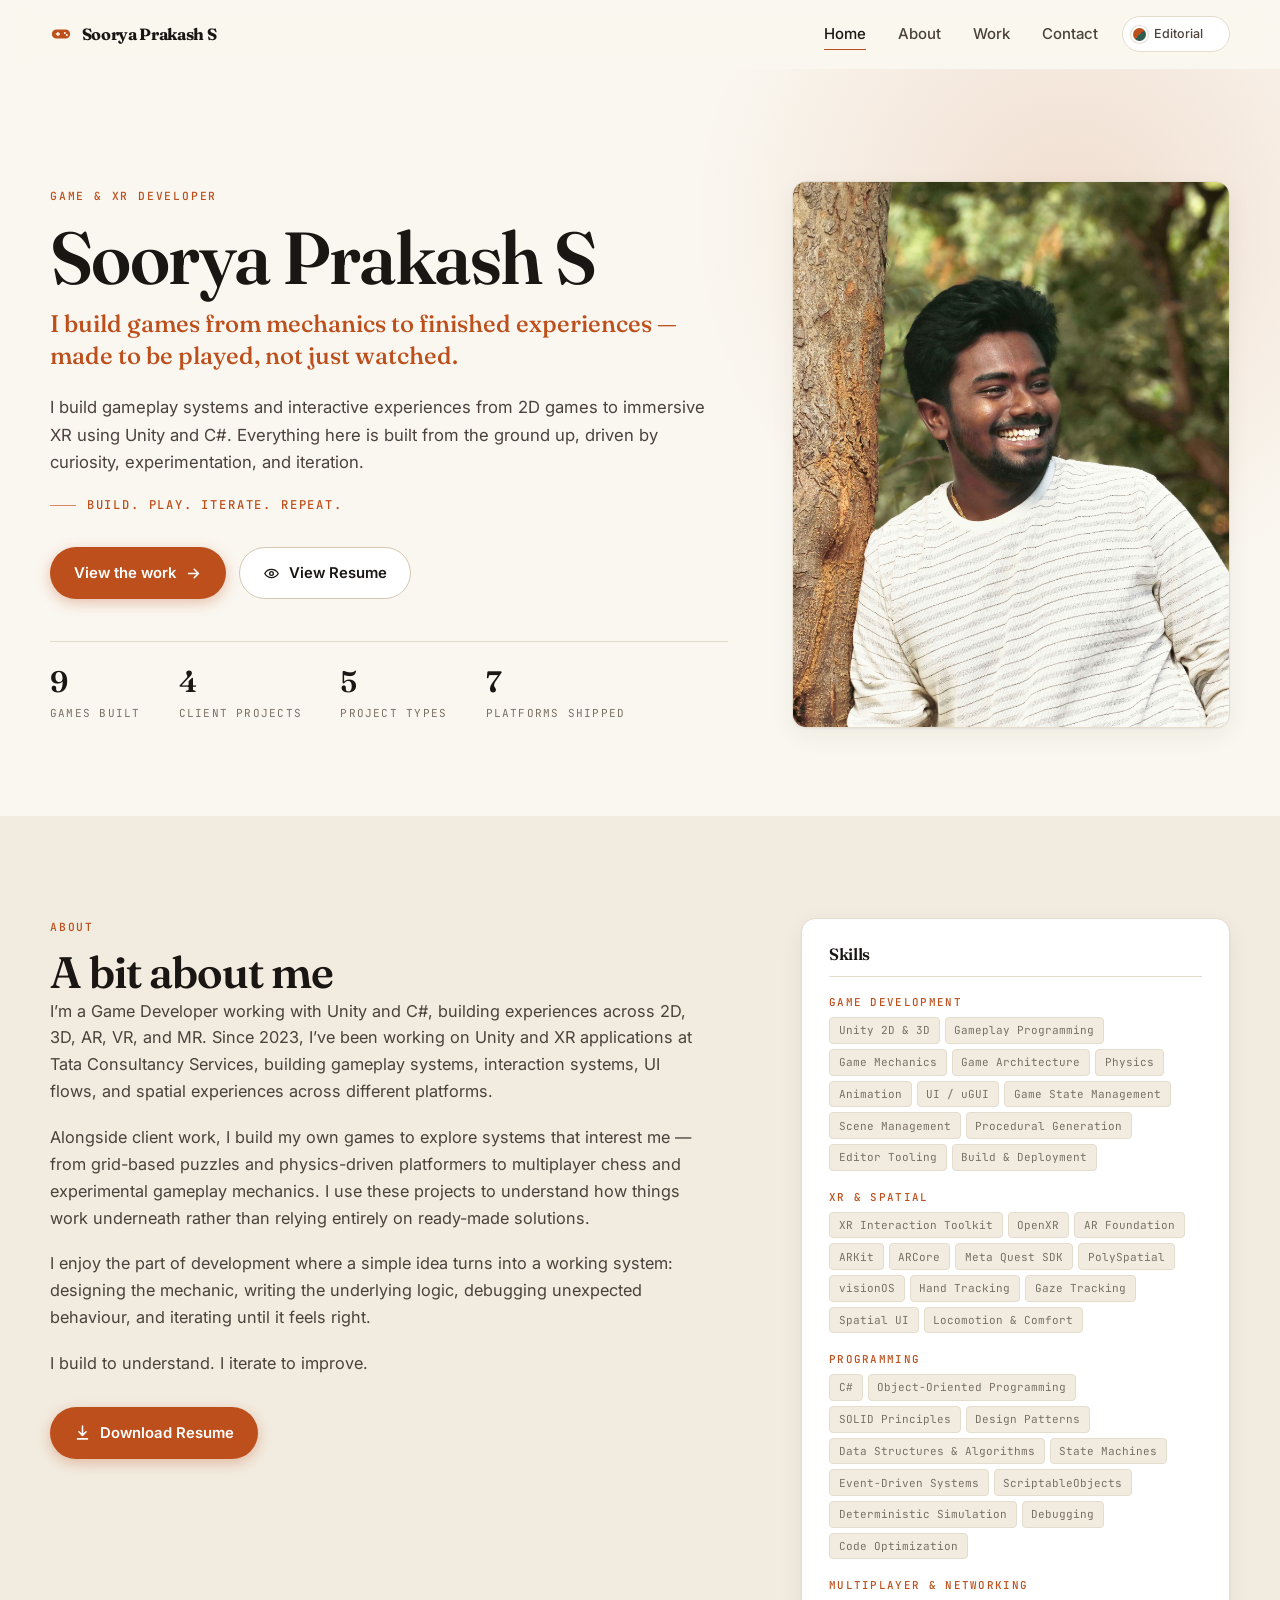
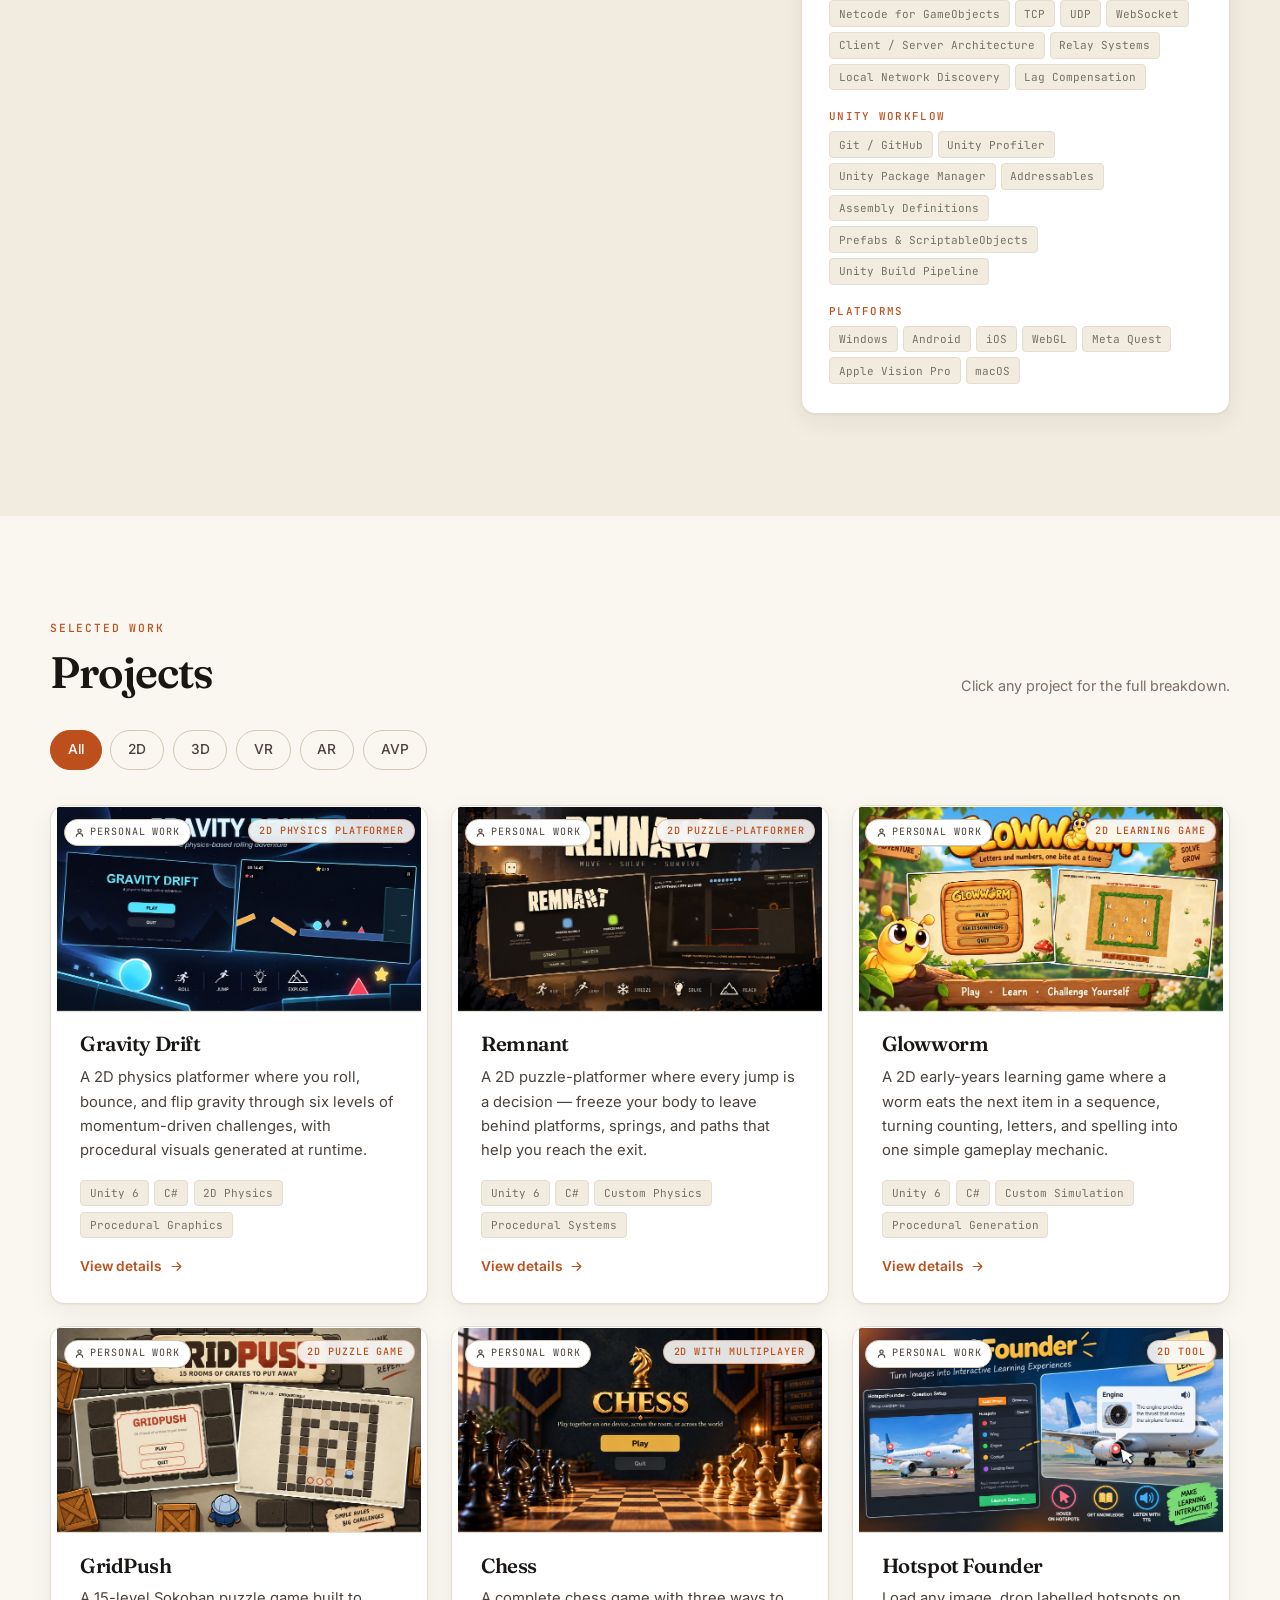
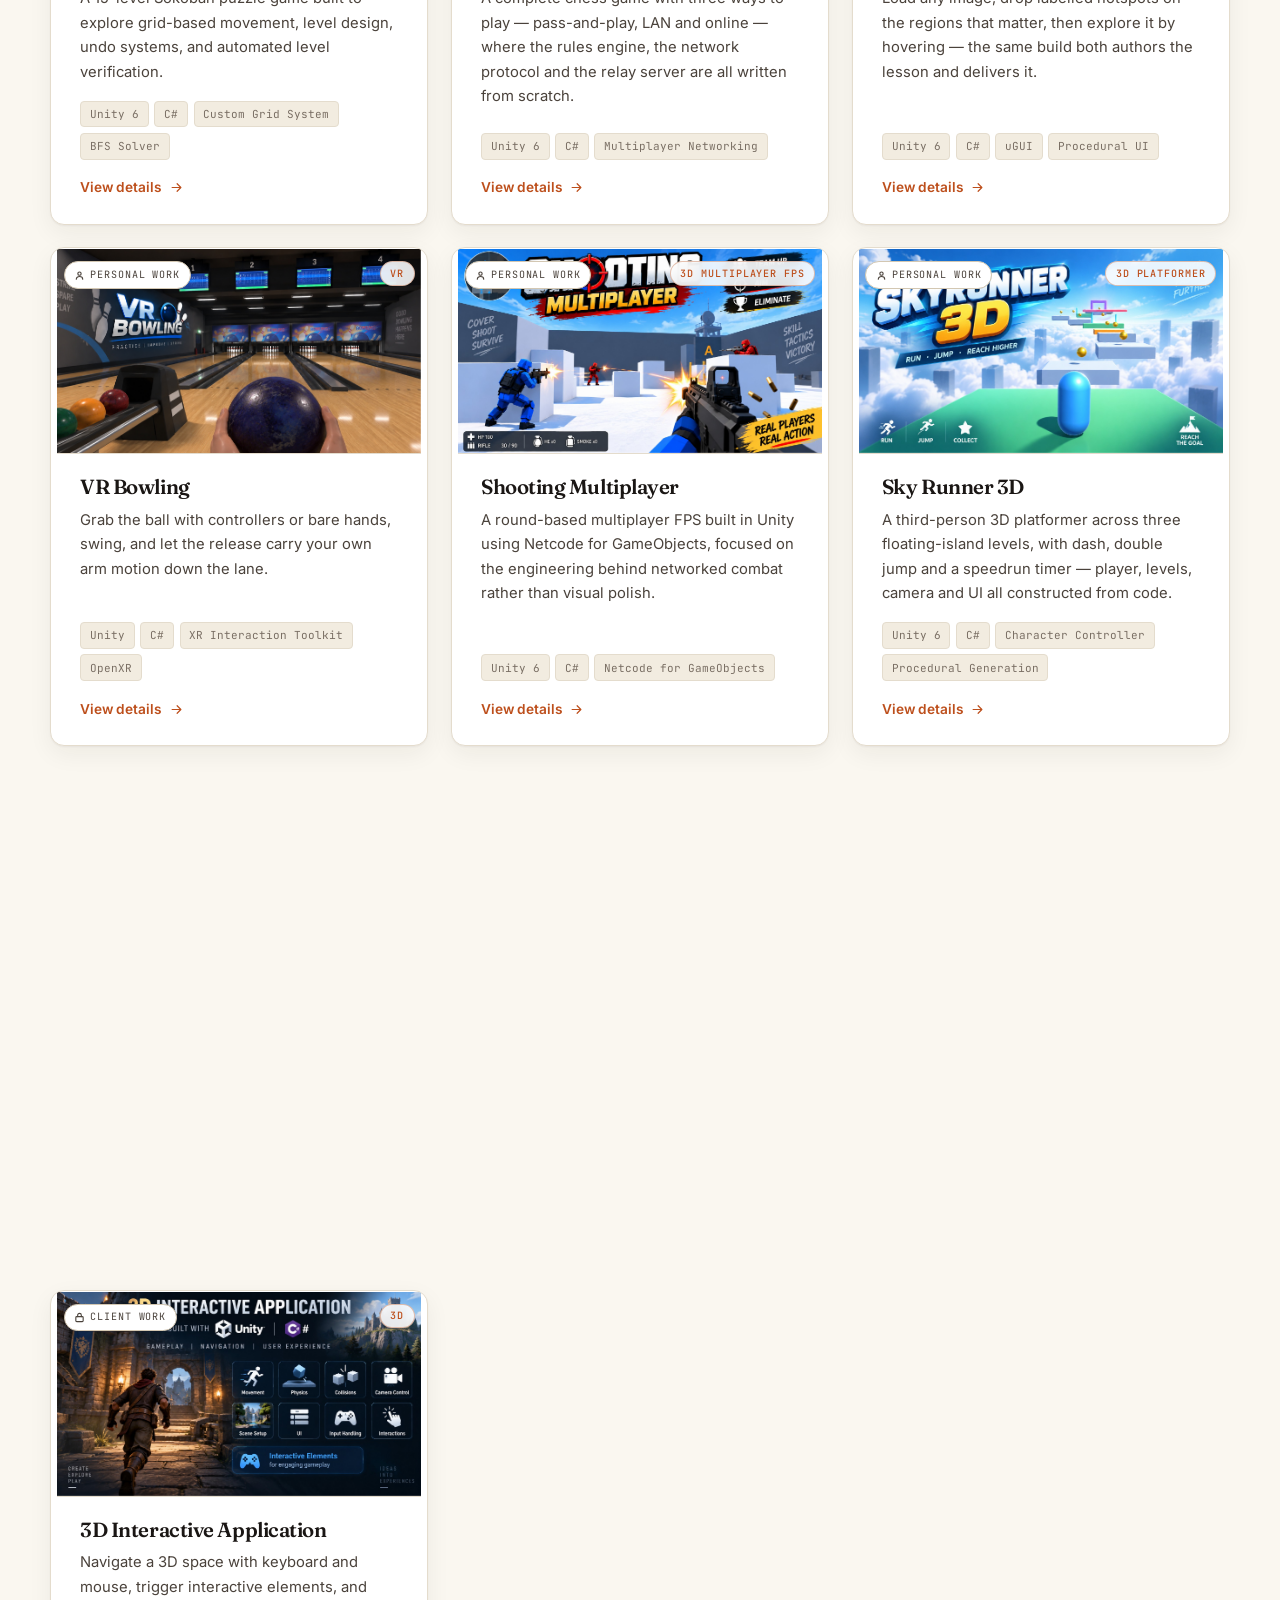
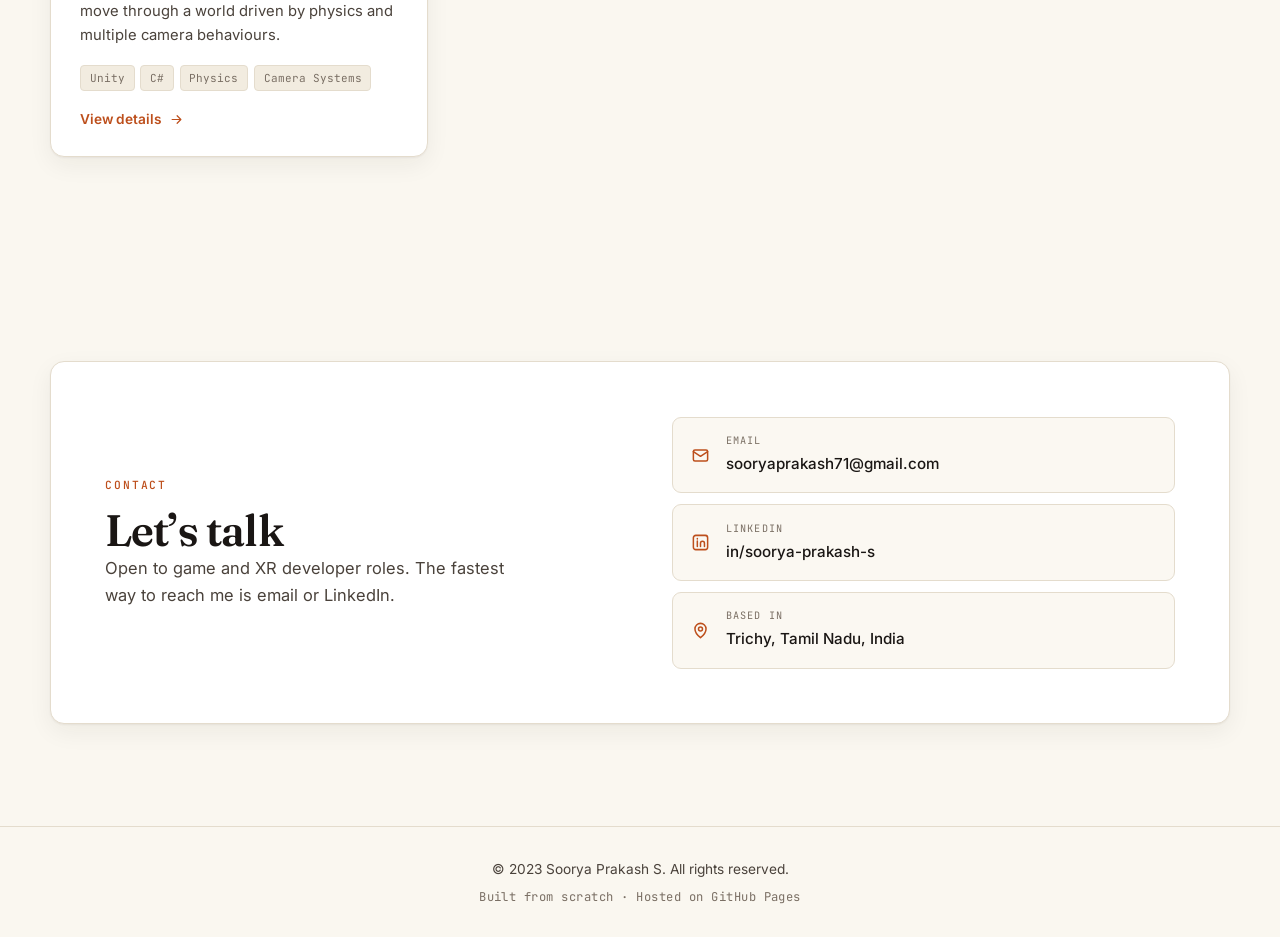
==== index.html @ 01514461 "Version the asset URLs so a deploy cannot serve mismatched files GitHub Pages sends max-age=600 on e" ====
<!DOCTYPE html>
<html lang="en" data-theme="editorial">
<head>
<meta charset="utf-8">
<meta name="viewport" content="width=device-width, initial-scale=1">

<title>Soorya Prakash S — Game &amp; XR Developer</title>
<meta name="description" content="Game and XR developer building immersive, interactive experiences in Unity and C# — VR, AR and Apple Vision Pro, shipped to Windows, macOS, Meta Quest, Android, iOS, WebGL and visionOS.">

<meta property="og:title" content="Soorya Prakash S — Game &amp; XR Developer">
<meta property="og:description" content="Immersive, interactive experiences in Unity — headset, desktop, mobile and web.">
<meta property="og:type" content="website">

<!-- kept in sync with the active theme by app.js -->
<meta name="theme-color" id="themeColor" content="#faf7f0">

<link rel="icon" href="data:image/svg+xml,<svg xmlns='http://www.w3.org/2000/svg' viewBox='0 0 100 100'><text y='.9em' font-size='90'>&#127918;</text></svg>">

<link rel="preconnect" href="https://fonts.googleapis.com">
<link rel="preconnect" href="https://fonts.gstatic.com" crossorigin>
<link href="https://fonts.googleapis.com/css2?family=Fraunces:opsz,wght@9..144,400;9..144,600;9..144,700&family=Inter:wght@400;500;600;700&family=JetBrains+Mono:wght@400;500;700&family=Space+Grotesk:wght@500;600;700&display=swap" rel="stylesheet">

<!-- ?v= is a cache-buster. GitHub Pages serves these with max-age=600, so
     after a deploy a visitor can hold a fresh index.html next to a ten-minute-
     old stylesheet and get a half-broken page. BUMP THIS NUMBER whenever
     style.css, data.js or app.js changes. -->
<link rel="stylesheet" href="style.css?v=2">
</head>
<body>

<a class="skip-link" href="#main">Skip to content</a>

<!-- ===================================================== HEADER ======= -->
<header class="site-header" id="siteHeader">
  <div class="wrap header-inner">
    <a class="brand" href="#top">
      <span class="brand-mark" aria-hidden="true">
        <svg viewBox="0 0 24 24">
          <path fill="currentColor" fill-rule="evenodd" d="M7 7h10a5 5 0 0 1 0 10H7a5 5 0 0 1 0-10Z M7.8 9.7v1.5H6.3v1.6h1.5v1.5h1.6v-1.5h1.5v-1.6H9.4V9.7Z M15.05 10.9a1.15 1.15 0 1 0 2.3 0a1.15 1.15 0 1 0-2.3 0Z M17.25 13.1a1.15 1.15 0 1 0 2.3 0a1.15 1.15 0 1 0-2.3 0Z"/>
        </svg>
      </span>
      <span class="brand-text">Soorya&nbsp;Prakash&nbsp;S</span>
    </a>

    <nav class="nav" aria-label="Main">
      <a href="#top">Home</a>
      <a href="#about">About</a>
      <a href="#work">Work</a>
      <a href="#contact">Contact</a>
    </nav>

    <div class="header-actions">
      <button id="themeBtn" class="theme-btn" type="button"
              aria-label="Change colour theme" title="Change colour theme">
        <span class="theme-dot" aria-hidden="true"></span>
        <span class="theme-name" id="themeName">Editorial</span>
      </button>
      <button id="menuBtn" class="menu-btn" type="button"
              aria-label="Open menu" aria-expanded="false">
        <span></span><span></span><span></span>
      </button>
    </div>
  </div>
</header>

<main id="main">

  <!-- =================================================== HERO ========= -->
  <section class="hero" id="top">
    <div class="wrap hero-inner">

      <div class="hero-text">
        <p class="eyebrow" id="heroRole">Game &amp; XR Developer</p>
        <h1 class="hero-title" id="heroName">Soorya Prakash S</h1>
        <p class="hero-tagline" id="heroTagline"></p>
        <p class="hero-intro" id="heroIntro"></p>
        <p class="hero-motto" id="heroMotto"></p>

        <div class="hero-actions">
          <a class="btn btn-primary" href="#work">
            View the work
            <svg viewBox="0 0 24 24" aria-hidden="true"><path d="M5 12h14M13 6l6 6-6 6"/></svg>
          </a>
          <a class="btn btn-ghost" id="heroResume" href="#" target="_blank" rel="noopener noreferrer">
            <svg viewBox="0 0 24 24" aria-hidden="true">
              <path d="M2.5 12C4.6 8.4 8 6.2 12 6.2s7.4 2.2 9.5 5.8c-2.1 3.6-5.5 5.8-9.5 5.8S4.6 15.6 2.5 12Z"/>
              <circle cx="12" cy="12" r="2.6"/>
            </svg>
            View Resume
          </a>
        </div>

        <ul class="hero-stats" id="heroStats"></ul>
      </div>

      <div class="hero-side">
        <div class="portrait" id="portrait">
          <div class="portrait-placeholder">
            <svg viewBox="0 0 24 24" aria-hidden="true">
              <circle cx="12" cy="8" r="4"/><path d="M4 21c0-4.4 3.6-7 8-7s8 2.6 8 7"/>
            </svg>
            <span>Photo slot</span>
            <small>Add <code>media/profile.jpg</code>, then set <code>photo</code> in data.js</small>
          </div>
        </div>
      </div>

    </div>
  </section>

  <!-- =================================================== ABOUT ======== -->
  <section class="section section-alt" id="about">
    <div class="wrap about-grid">

      <div class="about-main">
        <p class="eyebrow">About</p>
        <h2 class="section-title">A bit about me</h2>
        <div class="prose" id="aboutProse"></div>

        <a class="btn btn-primary" id="aboutResume" href="#" download>
          <svg viewBox="0 0 24 24" aria-hidden="true"><path d="M12 3v12M7 11l5 5 5-5M5 21h14"/></svg>
          Download Resume
        </a>
      </div>

      <aside class="about-side">
        <h3 class="side-title">Skills</h3>
        <div id="skillGroups"></div>
      </aside>

    </div>
  </section>

  <!-- =================================================== WORK ========= -->
  <section class="section" id="work">
    <div class="wrap">

      <div class="section-head">
        <div>
          <p class="eyebrow">Selected work</p>
          <h2 class="section-title">Projects</h2>
        </div>
        <p class="section-note">
          Click any project for the full breakdown.
        </p>
      </div>

      <div class="filters" id="typeFilters" role="group"
           aria-label="Filter projects by type"></div>

      <div class="grid" id="projectGrid"></div>

      <p class="empty-note" id="emptyNote" hidden>Nothing here yet.</p>

    </div>
  </section>

  <!-- =================================================== CONTACT ====== -->
  <section class="section" id="contact">
    <div class="wrap">
      <div class="contact-card">
        <div class="contact-copy">
          <p class="eyebrow">Contact</p>
          <h2 class="section-title">Let&rsquo;s talk</h2>
          <p class="contact-lead">
            Open to game and XR developer roles. The fastest way to
            reach me is email or LinkedIn.
          </p>
        </div>
        <ul class="contact-list" id="contactList"></ul>
      </div>
    </div>
  </section>

</main>

<footer class="site-footer">
  <div class="wrap footer-inner">
    <p class="footer-copy">
      &copy; <span id="year"></span> Soorya Prakash S. All rights reserved.
    </p>
    <p class="footer-note" id="footerNote"></p>
  </div>
</footer>

<!-- =================================================== MODAL ========== -->
<div class="modal" id="modal" hidden>
  <div class="modal-backdrop" data-close></div>

  <!-- the close control sits above the panel rather than on top of its
       media, so it can never cover the gallery counter or the player -->
  <div class="modal-frame">
    <button class="modal-close" id="modalClose" type="button">
      <svg viewBox="0 0 24 24" aria-hidden="true"><path d="M6 6l12 12M18 6L6 18"/></svg>
      Close
    </button>
    <div class="modal-panel" role="dialog" aria-modal="true" aria-labelledby="modalTitle">
      <div class="modal-scroll" id="modalScroll"></div>
    </div>
  </div>
</div>

<button class="to-top" id="toTop" type="button" aria-label="Back to top" hidden>
  <svg viewBox="0 0 24 24" aria-hidden="true"><path d="M12 19V5M6 11l6-6 6 6"/></svg>
</button>

<script src="data.js?v=2"></script>
<script src="app.js?v=2"></script>
</body>
</html>
---- style.css ----
/* ==========================================================================
   Soorya Prakash S — Portfolio
   Two themes, switched by the data-theme attribute on <html>:
     editorial  (default)  warm cream + ink + burnt orange
     arcade                near-black + amber + magenta
   ========================================================================== */

/* ---------------------------------------------------------- 1. THEMES --- */

:root,
:root[data-theme="editorial"] {
  --bg:          #faf7f0;
  --bg-alt:      #f2ece0;
  --surface:     #ffffff;
  --surface-2:   #fbf8f2;
  --ink:         #1a1614;
  --ink-soft:    #4a423b;
  --muted:       #7a6f64;
  --line:        #e4dccd;
  --line-strong: #d3c7b2;
  --accent:      #bd4f1c;
  --accent-ink:  #ffffff;
  --accent-soft: #fbeade;
  --accent-2:    #2f5d50;

  --font-display: "Fraunces", Georgia, "Times New Roman", serif;
  --font-body:    "Inter", -apple-system, BlinkMacSystemFont, "Segoe UI", sans-serif;
  --font-mono:    "JetBrains Mono", "Consolas", monospace;

  --radius:    14px;
  --radius-sm: 9px;
  --shadow:    0 1px 2px rgba(38, 28, 18, .05), 0 8px 24px rgba(38, 28, 18, .06);
  --shadow-lg: 0 24px 60px rgba(38, 28, 18, .16);
  --title-weight: 600;
  --title-spacing: -.022em;
  --card-texture: none;
}

:root[data-theme="arcade"] {
  --bg:          #0d0a11;
  --bg-alt:      #131020;
  --surface:     #1a1524;
  --surface-2:   #221b2e;
  --ink:         #f6f1e8;
  --ink-soft:    #cdc3d6;
  --muted:       #9b8fab;
  --line:        #2e2540;
  --line-strong: #453758;
  --accent:      #ffb020;
  --accent-ink:  #241802;
  --accent-soft: #2b2010;
  --accent-2:    #ff3d7f;

  --font-display: "Space Grotesk", "Inter", sans-serif;
  --font-body:    "Inter", -apple-system, BlinkMacSystemFont, "Segoe UI", sans-serif;
  --font-mono:    "JetBrains Mono", "Consolas", monospace;

  --radius:    10px;
  --radius-sm: 6px;
  --shadow:    0 1px 2px rgba(0, 0, 0, .5), 0 10px 30px rgba(0, 0, 0, .45);
  --shadow-lg: 0 30px 70px rgba(0, 0, 0, .7);
  --title-weight: 700;
  --title-spacing: -.03em;
  --card-texture: repeating-linear-gradient(
                    to bottom,
                    rgba(255, 255, 255, .022) 0 1px,
                    transparent 1px 3px);
}


/* --------------------------------------------------- 1b. SCROLLBARS --- */

/* Tell the browser which way the UI leans. This alone themes the native
   scrollbar, the text caret and form controls, and is the fallback wherever
   the rules below do not apply. */
:root,
:root[data-theme="editorial"] { color-scheme: light; }
:root[data-theme="arcade"]    { color-scheme: dark; }

/* Chrome and Safari. The thumb is drawn inside a transparent border so it
   reads as a slim floating bar rather than filling the full gutter; the
   border matches --bg, which is both the page and the modal panel. */
::-webkit-scrollbar { width: 12px; height: 12px; }
::-webkit-scrollbar-track { background: transparent; }
::-webkit-scrollbar-thumb {
  background-color: var(--line-strong);
  border: 3px solid var(--bg);
  background-clip: padding-box;
  border-radius: 100px;
}
::-webkit-scrollbar-thumb:hover  { background-color: var(--muted); }
::-webkit-scrollbar-thumb:active { background-color: var(--accent); }
::-webkit-scrollbar-corner { background: transparent; }

/* Firefox, and anything else without the pseudo-elements above. Kept behind
   @supports because Chrome 121+ honours these standard properties *instead*
   of the ::-webkit- rules, which would drop the rounded thumb. */
@supports not selector(::-webkit-scrollbar) {
  html {
    scrollbar-width: thin;
    scrollbar-color: var(--line-strong) transparent;
  }
}


/* ------------------------------------------------------- 2. RESET ------ */

*, *::before, *::after { box-sizing: border-box; }

html {
  scroll-behavior: smooth;
  scroll-padding-top: 90px;
  -webkit-text-size-adjust: 100%;
}

body {
  margin: 0;
  background: var(--bg);
  color: var(--ink);
  font-family: var(--font-body);
  font-size: 16.5px;
  line-height: 1.65;
  -webkit-font-smoothing: antialiased;
  overflow-x: hidden;
  transition: background-color .35s ease, color .35s ease;
}

body.no-scroll { overflow: hidden; }

img, svg, video { max-width: 100%; display: block; }

/* the hidden attribute must beat any display rule set by a class below */
[hidden] { display: none !important; }

h1, h2, h3, h4 {
  font-family: var(--font-display);
  font-weight: var(--title-weight);
  letter-spacing: var(--title-spacing);
  line-height: 1.12;
  margin: 0;
}

p { margin: 0 0 1em; }
a { color: inherit; }

button {
  font: inherit;
  color: inherit;
  border: 0;
  background: none;
  cursor: pointer;
}

svg { fill: none; stroke: currentColor; stroke-width: 1.9; stroke-linecap: round; stroke-linejoin: round; }

:focus-visible {
  outline: 2.5px solid var(--accent);
  outline-offset: 3px;
  border-radius: 3px;
}

.skip-link {
  position: absolute;
  left: -9999px;
  top: 12px;
  z-index: 200;
  background: var(--accent);
  color: var(--accent-ink);
  padding: 10px 18px;
  border-radius: var(--radius-sm);
  text-decoration: none;
  font-weight: 600;
}
.skip-link:focus { left: 12px; }

.wrap {
  width: min(1180px, 100% - 2.75rem);
  margin-inline: auto;
}

.eyebrow {
  font-family: var(--font-mono);
  font-size: .705rem;
  font-weight: 500;
  letter-spacing: .16em;
  text-transform: uppercase;
  color: var(--accent);
  margin: 0 0 .7rem;
}


/* ------------------------------------------------------ 3. HEADER ----- */

.site-header {
  position: sticky;
  top: 0;
  z-index: 90;
  background: color-mix(in srgb, var(--bg) 84%, transparent);
  backdrop-filter: saturate(1.5) blur(14px);
  -webkit-backdrop-filter: saturate(1.5) blur(14px);
  border-bottom: 1px solid transparent;
  transition: border-color .3s ease, background-color .3s ease;
}
.site-header.is-stuck { border-bottom-color: var(--line); }

.header-inner {
  display: flex;
  align-items: center;
  gap: 1.5rem;
  height: 68px;
}

.brand {
  display: inline-flex;
  align-items: center;
  gap: .6rem;
  font-family: var(--font-display);
  font-weight: 700;
  font-size: 1.02rem;
  letter-spacing: -.02em;
  text-decoration: none;
  margin-right: auto;
  white-space: nowrap;
}

.brand-mark {
  width: 22px;
  height: 22px;
  flex: none;
  color: var(--accent);
  display: block;
  transition: transform .4s cubic-bezier(.34, 1.56, .64, 1);
}
.brand-mark svg { width: 100%; height: 100%; display: block; }
/* the global svg rule sets a stroke; this mark is a filled shape */
.brand-mark svg path { stroke: none; }

.brand:hover .brand-mark { transform: scale(1.14) rotate(-6deg); }


.nav { display: flex; gap: 2rem; }

.nav a {
  position: relative;
  font-size: .935rem;
  font-weight: 500;
  color: var(--ink-soft);
  text-decoration: none;
  padding: 4px 0;
  transition: color .2s ease;
}
.nav a::after {
  content: "";
  position: absolute;
  left: 0; bottom: 0;
  width: 100%; height: 1.5px;
  background: var(--accent);
  transform: scaleX(0);
  transform-origin: right;
  transition: transform .3s cubic-bezier(.4, 0, .2, 1);
}
.nav a:hover { color: var(--ink); }
.nav a:hover::after,
.nav a.is-current::after { transform: scaleX(1); transform-origin: left; }
.nav a.is-current { color: var(--ink); }

.header-actions { display: flex; align-items: center; gap: .6rem; }

.theme-btn {
  display: inline-flex;
  align-items: center;
  gap: .5rem;
  padding: 7px 13px 7px 10px;
  border: 1px solid var(--line);
  border-radius: 100px;
  background: var(--surface);
  font-size: .78rem;
  font-weight: 500;
  color: var(--ink-soft);
  transition: border-color .2s ease, transform .2s ease, color .2s ease;
}
.theme-btn:hover { border-color: var(--accent); color: var(--ink); transform: translateY(-1px); }


.theme-dot {
  width: 13px; height: 13px;
  border-radius: 50%;
  flex: none;
  background: linear-gradient(135deg, var(--accent) 50%, var(--accent-2) 50%);
  box-shadow: 0 0 0 2px var(--surface), 0 0 0 3px var(--line);
}
.theme-name { min-width: 62px; text-align: left; }

.menu-btn {
  display: none;
  flex-direction: column;
  justify-content: center;
  gap: 4.5px;
  width: 40px; height: 40px;
  border: 1px solid var(--line);
  border-radius: var(--radius-sm);
  background: var(--surface);
  padding: 0 10px;
}
.menu-btn span {
  display: block;
  height: 1.8px;
  background: var(--ink);
  border-radius: 2px;
  transition: transform .3s ease, opacity .2s ease;
}
.menu-btn[aria-expanded="true"] span:nth-child(1) { transform: translateY(6.3px) rotate(45deg); }
.menu-btn[aria-expanded="true"] span:nth-child(2) { opacity: 0; }
.menu-btn[aria-expanded="true"] span:nth-child(3) { transform: translateY(-6.3px) rotate(-45deg); }


/* -------------------------------------------------------- 4. HERO ----- */

.hero {
  position: relative;
  padding: clamp(3.5rem, 9vw, 7rem) 0 clamp(3rem, 7vw, 5.5rem);
  overflow: hidden;
}
.hero::before {
  content: "";
  position: absolute;
  top: -32%; right: -14%;
  width: 62vw; height: 62vw;
  max-width: 780px; max-height: 780px;
  border-radius: 50%;
  background: radial-gradient(circle,
              color-mix(in srgb, var(--accent) 15%, transparent) 0%,
              transparent 68%);
  pointer-events: none;
  z-index: 0;
}

.hero-inner {
  position: relative;
  z-index: 1;
  display: grid;
  grid-template-columns: minmax(0, 1.55fr) minmax(0, 1fr);
  gap: clamp(2rem, 5vw, 4.5rem);
  align-items: center;
}

/* staggered entrance — the hero is the first thing seen, so it earns one */
@keyframes rise {
  from { opacity: 0; transform: translateY(16px); }
  to   { opacity: 1; transform: none; }
}

.hero-text > *,
.hero-side {
  animation: rise .65s cubic-bezier(.2, .7, .3, 1) both;
}
.hero-text > *:nth-child(1) { animation-delay: .04s; }
.hero-text > *:nth-child(2) { animation-delay: .10s; }
.hero-text > *:nth-child(3) { animation-delay: .16s; }
.hero-text > *:nth-child(4) { animation-delay: .22s; }
.hero-text > *:nth-child(5) { animation-delay: .28s; }
.hero-text > *:nth-child(6) { animation-delay: .34s; }
.hero-text > *:nth-child(7) { animation-delay: .40s; }
.hero-side                  { animation-delay: .18s; }

.hero-title {
  font-size: clamp(2.7rem, 7.2vw, 4.6rem);
  margin-bottom: .55rem;
}

.hero-tagline {
  font-family: var(--font-display);
  font-size: clamp(1.12rem, 2.3vw, 1.5rem);
  font-weight: 500;
  color: var(--accent);
  margin-bottom: 1.35rem;
  line-height: 1.35;
}

.hero-intro {
  font-size: 1.045rem;
  color: var(--ink-soft);
  max-width: 60ch;
  margin-bottom: 1.15rem;
}

/* the sign-off: mono and letter-spaced so it reads as a stamp rather than
   another sentence, with a short accent rule to set it apart from the intro */
.hero-motto {
  display: flex;
  align-items: center;
  gap: .7rem;
  font-family: var(--font-mono);
  font-size: .76rem;
  font-weight: 500;
  letter-spacing: .15em;
  text-transform: uppercase;
  color: var(--accent);
  margin: 0 0 2rem;
}
.hero-motto::before {
  content: "";
  width: 1.6rem;
  height: 1.5px;
  background: var(--accent);
  flex: none;
  opacity: .65;
}

.hero-actions {
  display: flex;
  flex-wrap: wrap;
  gap: .8rem;
  margin-bottom: 2.6rem;
}

.btn {
  display: inline-flex;
  align-items: center;
  gap: .55rem;
  padding: .78rem 1.45rem;
  border-radius: 100px;
  font-size: .93rem;
  font-weight: 600;
  text-decoration: none;
  border: 1.5px solid transparent;
  transition: transform .22s cubic-bezier(.34, 1.4, .64, 1),
              background-color .22s ease, border-color .22s ease, box-shadow .22s ease;
}
.btn svg { width: 17px; height: 17px; flex: none; }
.btn:hover { transform: translateY(-2px); }
.btn:active { transform: translateY(0); }


.btn-primary {
  background: var(--accent);
  color: var(--accent-ink);
  box-shadow: 0 4px 14px color-mix(in srgb, var(--accent) 32%, transparent);
}
.btn-primary:hover { box-shadow: 0 8px 24px color-mix(in srgb, var(--accent) 42%, transparent); }
.btn-primary svg { stroke-width: 2.2; }

.btn-ghost {
  border-color: var(--line-strong);
  color: var(--ink);
  background: var(--surface);
}
.btn-ghost:hover { border-color: var(--accent); color: var(--accent); }

.hero-stats {
  display: flex;
  flex-wrap: wrap;
  gap: 2.4rem;
  list-style: none;
  padding: 0;
  margin: 0;
  border-top: 1px solid var(--line);
  padding-top: 1.6rem;
}
.hero-stats strong {
  display: block;
  font-family: var(--font-display);
  font-size: 1.85rem;
  font-weight: var(--title-weight);
  line-height: 1;
  letter-spacing: -.03em;
}
.hero-stats span {
  font-family: var(--font-mono);
  font-size: .69rem;
  letter-spacing: .11em;
  text-transform: uppercase;
  color: var(--muted);
  display: block;
  margin-top: .45rem;
}

.portrait {
  position: relative;
  aspect-ratio: 4 / 5;
  border-radius: var(--radius);
  overflow: hidden;
  background: var(--surface-2);
  border: 1px solid var(--line);
  box-shadow: var(--shadow);
}
.portrait img { width: 100%; height: 100%; object-fit: cover; }

.portrait-placeholder {
  position: absolute;
  inset: 0;
  display: flex;
  flex-direction: column;
  align-items: center;
  justify-content: center;
  gap: .55rem;
  text-align: center;
  padding: 1.6rem;
  color: var(--muted);
}
.portrait-placeholder svg { width: 42px; height: 42px; opacity: .5; }
.portrait-placeholder span { font-weight: 600; font-size: .9rem; color: var(--ink-soft); }
.portrait-placeholder small { font-size: .74rem; line-height: 1.5; max-width: 24ch; }
.portrait-placeholder code {
  font-family: var(--font-mono);
  font-size: .93em;
  background: var(--bg-alt);
  padding: 1px 4px;
  border-radius: 3px;
}


/* ----------------------------------------------------- 5. SECTIONS ---- */

.section { padding: clamp(3.5rem, 8vw, 6.5rem) 0; }
.section-alt { background: var(--bg-alt); }

.section-head {
  display: flex;
  align-items: flex-end;
  justify-content: space-between;
  gap: 2rem;
  flex-wrap: wrap;
  margin-bottom: 2rem;
}

.section-title {
  font-size: clamp(1.85rem, 4vw, 2.75rem);
}

.section-note {
  font-size: .9rem;
  color: var(--muted);
  margin: 0;
  max-width: 32ch;
}


/* ------------------------------------------------------ 6. FILTERS ---- */

.filters {
  display: flex;
  flex-wrap: wrap;
  gap: .55rem;
  margin-bottom: 2.2rem;
}

.chip {
  padding: .48rem 1.05rem;
  border: 1px solid var(--line-strong);
  border-radius: 100px;
  background: transparent;
  font-size: .86rem;
  font-weight: 500;
  color: var(--ink-soft);
  transition: all .22s ease;
}
.chip:hover { border-color: var(--accent); color: var(--accent); }
.chip.is-active {
  background: var(--accent);
  border-color: var(--accent);
  color: var(--accent-ink);
}



/* -------------------------------------------------------- 7. GRID ----- */

.grid {
  display: grid;
  grid-template-columns: repeat(auto-fill, minmax(320px, 1fr));
  gap: 1.4rem;
}

.card {
  position: relative;
  display: flex;
  flex-direction: column;
  text-align: left;
  width: 100%;
  background: var(--surface);
  border: 1px solid var(--line);
  border-radius: var(--radius);
  overflow: hidden;
  box-shadow: var(--shadow);
  transition: transform .3s cubic-bezier(.2, .8, .3, 1),
              box-shadow .3s ease, border-color .3s ease;

  opacity: 0;
  transform: translateY(18px);
}
.card.is-visible { opacity: 1; transform: none; }
.card:hover,
.card:focus-visible {
  transform: translateY(-5px);
  box-shadow: var(--shadow-lg);
  border-color: var(--line-strong);
}

.card-media {
  position: relative;
  aspect-ratio: 16 / 9;
  background: var(--surface-2);
  border-bottom: 1px solid var(--line);
  overflow: hidden;
}
.card-media img { width: 100%; height: 100%; object-fit: cover; }

/* slow zoom on hover — applies to a real image or the generated cover alike */
.card-media img,
.card-media .cover-art {
  transition: transform .55s cubic-bezier(.2, .7, .3, 1);
  will-change: transform;
}
.card:hover .card-media img,
.card:focus-visible .card-media img,
.card:hover .card-media .cover-art,
.card:focus-visible .card-media .cover-art { transform: scale(1.045); }

.card-media::after {
  content: "";
  position: absolute;
  inset: 0;
  background: var(--card-texture);
  pointer-events: none;
}

/* placeholder cover: generated geometry + initials + an honest label */
.media-slot {
  position: absolute;
  inset: 0;
  display: grid;
  place-items: center;
  overflow: hidden;
  background:
    linear-gradient(135deg,
      color-mix(in srgb, var(--accent) 9%, transparent) 0%,
      transparent 60%),
    var(--surface-2);
}

.media-slot .cover-art {
  position: absolute;
  inset: 0;
  width: 100%;
  height: 100%;
  stroke: none;
}

.cover-initials {
  position: relative;
  font-family: var(--font-display);
  font-size: clamp(2.4rem, 6vw, 3.4rem);
  font-weight: var(--title-weight);
  letter-spacing: -.04em;
  line-height: 1;
  color: var(--accent);
  opacity: .30;
  user-select: none;
}

.slot-chip {
  position: absolute;
  left: .75rem;
  bottom: .75rem;
  display: inline-flex;
  align-items: center;
  gap: .35rem;
  font-family: var(--font-mono);
  font-size: .61rem;
  letter-spacing: .09em;
  text-transform: uppercase;
  color: var(--muted);
  background: color-mix(in srgb, var(--surface) 78%, transparent);
  border: 1px solid var(--line);
  border-radius: 100px;
  padding: .22rem .6rem;
  backdrop-filter: blur(4px);
}
.slot-chip svg { width: 11px; height: 11px; opacity: .7; }


.card-body { padding: 1.35rem 1.45rem 1.5rem; display: flex; flex-direction: column; flex: 1; }

.card-top {
  display: flex;
  align-items: baseline;
  justify-content: space-between;
  gap: 1rem;
  margin-bottom: .55rem;
}

.card-title { font-size: 1.28rem; }

/* the project-type badge lives on the cover, top-right — see .badge-type */

.card-blurb {
  font-size: .925rem;
  color: var(--ink-soft);
  margin-bottom: 1.05rem;
  flex: 1;
}

.tags { display: flex; flex-wrap: wrap; gap: .35rem; margin-bottom: 1.05rem; }

.tag {
  font-family: var(--font-mono);
  font-size: .69rem;
  padding: .2rem .55rem;
  border-radius: 4px;
  background: var(--bg-alt);
  color: var(--muted);
  border: 1px solid var(--line);
  white-space: nowrap;
}

.card-cta {
  display: inline-flex;
  align-items: center;
  gap: .4rem;
  font-size: .855rem;
  font-weight: 600;
  color: var(--accent);
  margin-top: auto;
}
.card-cta svg { width: 15px; height: 15px; transition: transform .25s ease; }
.card:hover .card-cta svg { transform: translateX(4px); }

.badge {
  position: absolute;
  top: .8rem; left: .8rem;
  z-index: 2;
  display: inline-flex;
  align-items: center;
  gap: .3rem;
  font-family: var(--font-mono);
  font-size: .63rem;
  letter-spacing: .09em;
  text-transform: uppercase;
  padding: .28rem .6rem;
  border-radius: 100px;
  background: var(--surface);
  border: 1px solid var(--line-strong);
  color: var(--ink-soft);
  backdrop-filter: blur(6px);
}
.badge svg { width: 11px; height: 11px; stroke-width: 2.4; }

/* project type (2D / 3D / VR / AR / AVP …) — opposite corner to the NDA badge.
   Capped and allowed to wrap: the two badges are absolutely positioned in
   opposite corners, so without a ceiling a long type label runs straight over
   the one on the left. */
.badge-type {
  left: auto;
  right: .8rem;
  max-width: calc(50% - 1.2rem);
  color: var(--accent);
  background: color-mix(in srgb, var(--surface) 88%, transparent);
  border-color: color-mix(in srgb, var(--accent) 34%, transparent);
  font-weight: 500;
  text-align: right;
  line-height: 1.35;
}


.empty-note { color: var(--muted); font-size: .95rem; padding: 2rem 0; }


/* ------------------------------------------------------- 8. ABOUT ----- */

.about-grid {
  display: grid;
  grid-template-columns: minmax(0, 1.6fr) minmax(0, 1fr);
  gap: clamp(2rem, 5vw, 4.5rem);
  align-items: start;
}

/* Six skill groups leave the panel roughly twice the height of the prose
   beside it. Pinning the prose keeps it in view while the list scrolls past,
   instead of stranding it at the top of a long empty column. Only above the
   940px breakpoint, below which the grid is a single column anyway. */
@media (min-width: 941px) {
  .about-main {
    position: sticky;
    top: 92px;
  }
}

.prose { margin-bottom: 1.9rem; }
.prose p {
  font-size: 1.02rem;
  color: var(--ink-soft);
  max-width: 66ch;
  margin-bottom: 1.15em;
}

.about-side {
  background: var(--surface);
  border: 1px solid var(--line);
  border-radius: var(--radius);
  padding: 1.6rem 1.7rem 1.8rem;
  box-shadow: var(--shadow);
}

.side-title {
  font-size: 1.02rem;
  margin-bottom: 1.2rem;
  padding-bottom: .8rem;
  border-bottom: 1px solid var(--line);
}

.skill-group { margin-bottom: 1.25rem; }
.skill-group:last-child { margin-bottom: 0; }

.skill-group h4 {
  font-family: var(--font-mono);
  font-size: .68rem;
  font-weight: 500;
  letter-spacing: .12em;
  text-transform: uppercase;
  color: var(--accent);
  margin-bottom: .55rem;
}

.skill-list { display: flex; flex-wrap: wrap; gap: .32rem; }


/* ----------------------------------------------------- 9. CONTACT ----- */

.contact-card {
  display: grid;
  grid-template-columns: minmax(0, 1fr) minmax(0, 1fr);
  gap: clamp(2rem, 5vw, 4rem);
  align-items: center;
  background: var(--surface);
  border: 1px solid var(--line);
  border-radius: var(--radius);
  padding: clamp(2rem, 5vw, 3.4rem);
  box-shadow: var(--shadow);
}

.contact-lead { color: var(--ink-soft); margin: 0; max-width: 40ch; }

.contact-list { list-style: none; padding: 0; margin: 0; display: grid; gap: .7rem; }

.contact-link {
  display: flex;
  align-items: center;
  gap: .95rem;
  padding: .95rem 1.15rem;
  border: 1px solid var(--line);
  border-radius: var(--radius-sm);
  background: var(--surface-2);
  text-decoration: none;
  transition: all .22s ease;
}
.contact-link:hover {
  border-color: var(--accent);
  background: var(--accent-soft);
  transform: translateX(4px);
}
.contact-link svg { width: 19px; height: 19px; color: var(--accent); flex: none; }
.contact-link .cl-label {
  font-family: var(--font-mono);
  font-size: .64rem;
  letter-spacing: .12em;
  text-transform: uppercase;
  color: var(--muted);
  display: block;
}
.contact-link .cl-value {
  font-size: .95rem;
  font-weight: 500;
  color: var(--ink);
  word-break: break-word;
}


/* ------------------------------------------------------ 10. FOOTER ---- */

.site-footer {
  border-top: 1px solid var(--line);
  padding: 1.9rem 0;
  font-size: .855rem;
  color: var(--muted);
}
.footer-inner {
  display: flex;
  flex-direction: column;
  align-items: center;
  gap: .4rem;
  text-align: center;
  /* keep clear of the floating back-to-top button */
  padding-right: 3.6rem;
  padding-left: 3.6rem;
}
.site-footer p { margin: 0; }

.footer-copy { color: var(--ink-soft); }

.footer-note {
  font-family: var(--font-mono);
  font-size: .76rem;
  letter-spacing: .04em;
  color: var(--muted);
}
.footer-note:empty { display: none; }


/* ------------------------------------------------------- 11. MODAL ---- */

.modal {
  position: fixed;
  inset: 0;
  z-index: 120;
  display: flex;
  align-items: center;
  justify-content: center;
  padding: clamp(.75rem, 3vw, 2.5rem);
}

.modal-backdrop {
  position: absolute;
  inset: 0;
  background: color-mix(in srgb, var(--ink) 55%, transparent);
  backdrop-filter: blur(5px);
  -webkit-backdrop-filter: blur(5px);
  animation: fade .25s ease;
}

/* the close button and the panel stacked, the button hugging the right edge */
.modal-frame {
  position: relative;
  z-index: 1;
  display: flex;
  flex-direction: column;
  align-items: flex-end;
  gap: .7rem;
  width: min(880px, 100%);
  max-height: 100%;
  min-height: 0;
}

.modal-panel {
  position: relative;
  width: 100%;
  min-height: 0;
  background: var(--bg);
  border: 1px solid var(--line-strong);
  border-radius: var(--radius);
  box-shadow: var(--shadow-lg);
  overflow: hidden;
  animation: pop .32s cubic-bezier(.2, .9, .3, 1);
}

@keyframes fade { from { opacity: 0; } }
@keyframes pop  { from { opacity: 0; transform: translateY(22px) scale(.98); } }

.modal-scroll {
  /* leaves room for the close button row that now sits above the panel */
  max-height: min(80vh, 860px);
  overflow-y: auto;
  overscroll-behavior: contain;
}

.modal-close {
  flex: none;
  display: inline-flex;
  align-items: center;
  gap: .5rem;
  padding: .5rem 1.05rem;
  border-radius: 100px;
  font-family: var(--font-mono);
  font-size: .7rem;
  font-weight: 500;
  letter-spacing: .13em;
  text-transform: uppercase;
  background: color-mix(in srgb, var(--surface) 86%, transparent);
  border: 1px solid var(--line-strong);
  color: var(--ink);
  backdrop-filter: blur(8px);
  -webkit-backdrop-filter: blur(8px);
  transition: background-color .2s ease, border-color .2s ease,
              color .2s ease, transform .2s ease;
}
.modal-close:hover {
  background: var(--accent);
  color: var(--accent-ink);
  border-color: var(--accent);
  transform: translateY(-1px);
}
.modal-close svg { width: 14px; height: 14px; stroke-width: 2.4; }

.modal-media {
  position: relative;
  aspect-ratio: 16 / 9;
  background: var(--surface-2);
  border-bottom: 1px solid var(--line);
}
.modal-media video,
.modal-media iframe,
.modal-media img { width: 100%; height: 100%; object-fit: cover; border: 0; }

/* no media yet: a slim banner reads better than an empty widescreen block */
.modal-media.is-empty { aspect-ratio: auto; height: 116px; }


/* ---- gallery: screenshots and clips in one stage with a thumb strip ---- */

.gal-stage { overflow: hidden; }

.gal-slide { position: absolute; inset: 0; }
.gal-slide[hidden] { display: none !important; }
.gal-slide img,
.gal-slide video,
.gal-slide iframe { width: 100%; height: 100%; object-fit: cover; border: 0; display: block; }

/* shown in place of the player when the page is opened from disk */
.yt-blocked {
  position: absolute;
  inset: 0;
  display: flex;
  flex-direction: column;
  align-items: center;
  justify-content: center;
  gap: .7rem;
  text-align: center;
  padding: 1.6rem;
  background: var(--surface-2);
}
.yt-blocked p { margin: 0; max-width: 46ch; font-size: .9rem; color: var(--ink-soft); line-height: 1.55; }
.yt-blocked p strong { color: var(--ink); }
.yt-blocked code {
  font-family: var(--font-mono);
  font-size: .82em;
  padding: .1rem .3rem;
  border-radius: 4px;
  background: var(--accent-soft);
  color: var(--accent);
}
.yt-blocked .btn { margin-top: .2rem; }

/* stage controls */
.gal-nav {
  position: absolute;
  top: 50%;
  transform: translateY(-50%);
  z-index: 2;
  width: 38px; height: 38px;
  display: grid;
  place-items: center;
  border-radius: 50%;
  cursor: pointer;
  color: var(--ink);
  background: color-mix(in srgb, var(--surface) 82%, transparent);
  border: 1px solid var(--line-strong);
  backdrop-filter: blur(6px);
  transition: background-color .2s ease, border-color .2s ease, transform .2s ease;
}
.gal-nav:hover { border-color: var(--accent); color: var(--accent); transform: translateY(-50%) scale(1.06); }
.gal-nav svg { width: 17px; height: 17px; }
.gal-prev { left: .8rem; }
.gal-next { right: .8rem; }

.gal-count {
  position: absolute;
  top: .8rem; right: .8rem;
  z-index: 2;
  font-family: var(--font-mono);
  font-size: .66rem;
  letter-spacing: .08em;
  color: var(--muted);
  background: color-mix(in srgb, var(--surface) 82%, transparent);
  border: 1px solid var(--line);
  border-radius: 100px;
  padding: .24rem .6rem;
  backdrop-filter: blur(6px);
}
.gal-count b { color: var(--ink); font-weight: 600; }

/* thumbnail strip */
.gal-thumbs {
  display: flex;
  gap: .5rem;
  padding: .7rem .8rem;
  overflow-x: auto;
  background: var(--surface-2);
  border-bottom: 1px solid var(--line);
}
.gal-thumb {
  position: relative;
  flex: none;
  width: 74px;
  aspect-ratio: 16 / 10;
  padding: 0;
  cursor: pointer;
  border-radius: var(--radius-sm);
  overflow: hidden;
  background: var(--surface);
  border: 1.5px solid var(--line);
  transition: border-color .2s ease, opacity .2s ease;
  opacity: .72;
}
.gal-thumb img { width: 100%; height: 100%; object-fit: cover; display: block; }
.gal-thumb:hover { opacity: 1; border-color: var(--line-strong); }
.gal-thumb.is-active { opacity: 1; border-color: var(--accent); }

.gal-thumb-play span {
  position: absolute;
  inset: 0;
  display: grid;
  place-items: center;
  background: color-mix(in srgb, #000 42%, transparent);
}
.gal-thumb-play svg { width: 17px; height: 17px; fill: #fff; stroke: none; }

@media (max-width: 560px) {
  .gal-nav { width: 32px; height: 32px; }
  .gal-thumb { width: 60px; }
}

.modal-inner { padding: clamp(1.5rem, 4vw, 2.6rem); }

.modal-eyebrow {
  font-family: var(--font-mono);
  font-size: .68rem;
  letter-spacing: .13em;
  text-transform: uppercase;
  color: var(--accent);
  margin-bottom: .6rem;
}

.modal-title { font-size: clamp(1.7rem, 4vw, 2.35rem); margin-bottom: .7rem; }

.modal-blurb {
  font-size: 1.05rem;
  color: var(--ink-soft);
  margin-bottom: 1.6rem;
  max-width: 62ch;
}

.meta-row {
  display: grid;
  grid-template-columns: repeat(auto-fit, minmax(180px, 1fr));
  gap: 1.1rem;
  padding: 1.15rem 0;
  border-top: 1px solid var(--line);
  border-bottom: 1px solid var(--line);
  margin-bottom: 1.7rem;
}
.meta-row dt {
  font-family: var(--font-mono);
  font-size: .64rem;
  letter-spacing: .12em;
  text-transform: uppercase;
  color: var(--muted);
  margin-bottom: .3rem;
}
.meta-row dd { margin: 0; font-size: .92rem; font-weight: 500; }

.modal-h {
  font-size: .95rem;
  margin-bottom: .9rem;
  font-family: var(--font-mono);
  font-weight: 500;
  letter-spacing: .1em;
  text-transform: uppercase;
  color: var(--muted);
}

.hl-list { list-style: none; padding: 0; margin: 0 0 1.9rem; display: grid; gap: .8rem; }
.hl-list li {
  position: relative;
  padding-left: 1.6rem;
  font-size: .955rem;
  color: var(--ink-soft);
  line-height: 1.6;
}
.hl-list li::before {
  content: "";
  position: absolute;
  left: 0; top: .58em;
  width: 7px; height: 7px;
  border-radius: 2px;
  background: var(--accent);
  transform: rotate(45deg);
}

/* the hook, in the display face — each line kept on its own line, because
   the break between them is doing the work */
.modal-tagline {
  display: flex;
  flex-direction: column;
  gap: .15rem;
  font-family: var(--font-display);
  font-size: clamp(1.15rem, 2.6vw, 1.45rem);
  font-weight: var(--title-weight);
  line-height: 1.3;
  letter-spacing: var(--title-spacing);
  color: var(--accent);
  padding-left: 1.1rem;
  border-left: 3px solid var(--accent);
  margin: 0 0 1.5rem;
}

/* the opening description, a step up in size from ordinary body copy */
.modal-lead { margin: 0 0 1.9rem; }
.modal-lead p {
  font-size: 1.01rem;
  color: var(--ink-soft);
  line-height: 1.68;
  margin: 0 0 1em;
}
.modal-lead p:last-child { margin-bottom: 0; }

/* long-form write-up paragraphs under a .modal-h heading */
.modal-body { margin: 0 0 1.9rem; }
.modal-body p {
  font-size: .955rem;
  color: var(--ink-soft);
  line-height: 1.65;
  margin: 0 0 1em;
}
.modal-body p:last-child { margin-bottom: 0; }

/* a figures block — the number carries the point, the label explains it */
.fig-grid {
  list-style: none;
  padding: 0;
  margin: 0 0 1.9rem;
  display: grid;
  grid-template-columns: repeat(auto-fit, minmax(140px, 1fr));
  gap: 1.15rem 1.4rem;
}
.fig-grid strong {
  display: block;
  font-family: var(--font-display);
  font-size: 1.6rem;
  font-weight: var(--title-weight);
  line-height: 1;
  letter-spacing: -.03em;
  color: var(--accent);
}
.fig-grid span {
  display: block;
  margin-top: .4rem;
  font-family: var(--font-mono);
  font-size: .66rem;
  letter-spacing: .1em;
  text-transform: uppercase;
  color: var(--muted);
  line-height: 1.45;
}

/* an ordered pipeline — numbered because the order is the content */
.step-list {
  list-style: none;
  counter-reset: step;
  padding: 0;
  margin: 0 0 1.9rem;
  display: grid;
  gap: .75rem;
}
.step-list li {
  counter-increment: step;
  position: relative;
  padding-left: 2.4rem;
  font-size: .955rem;
  color: var(--ink-soft);
  line-height: 1.6;
}
.step-list li::before {
  content: counter(step);
  position: absolute;
  left: 0; top: 0;
  width: 1.6rem;
  height: 1.6rem;
  display: grid;
  place-items: center;
  border-radius: 50%;
  border: 1px solid var(--accent);
  background: var(--accent-soft);
  color: var(--accent);
  font-family: var(--font-mono);
  font-size: .72rem;
  font-weight: 700;
}

/* labelled entries — one problem and its fix per row */
.spec-list { margin: 0 0 1.9rem; display: grid; gap: 1.15rem; }
.spec-list dt {
  font-family: var(--font-mono);
  font-size: .7rem;
  font-weight: 500;
  letter-spacing: .09em;
  text-transform: uppercase;
  color: var(--accent);
  margin-bottom: .35rem;
}
.spec-list dd {
  margin: 0;
  padding-left: .9rem;
  border-left: 2px solid var(--line-strong);
  font-size: .945rem;
  color: var(--ink-soft);
  line-height: 1.65;
}

.modal-detail {
  font-size: .975rem;
  color: var(--ink-soft);
  padding: 1.3rem 1.5rem;
  background: var(--surface-2);
  border-left: 3px solid var(--accent);
  border-radius: 0 var(--radius-sm) var(--radius-sm) 0;
  margin-bottom: 1.7rem;
}
.modal-detail p { margin: 0 0 .9em; }
.modal-detail p:last-child { margin-bottom: 0; }

/* a closing notice, set apart from the prose above it */
.modal-note {
  display: flex;
  align-items: flex-start;
  gap: .65rem;
  margin: 0 0 1.7rem;
  padding-top: 1.1rem;
  border-top: 1px dashed var(--line-strong);
  font-size: .89rem;
  line-height: 1.6;
  color: var(--muted);
}
.modal-note svg {
  width: 16px;
  height: 16px;
  flex: none;
  margin-top: .15rem;
  stroke-width: 1.8;
}
.modal-note p { margin: 0 0 .7em; }
.modal-note p:last-child { margin-bottom: 0; }

.shot-grid {
  display: grid;
  grid-template-columns: repeat(auto-fit, minmax(200px, 1fr));
  gap: .75rem;
  margin-bottom: 1.7rem;
}
.shot-grid img {
  width: 100%;
  aspect-ratio: 16 / 9;
  object-fit: cover;
  border-radius: var(--radius-sm);
  border: 1px solid var(--line);
}


/* ---------------------------------------------- 11b. CUSTOM CURSOR ----
   Only switched on by JS for fine pointers (mouse/trackpad) with motion
   allowed — touch devices and reduced-motion users keep the native cursor
   and never see these elements at all.                                   */

.cursor-dot,
.cursor-ring {
  position: fixed;
  top: 0;
  left: 0;
  z-index: 200;
  pointer-events: none;
  opacity: 0;
  transition: opacity .25s ease;
  transform: translate3d(-200px, -200px, 0);
}

.cursor-on .cursor-dot,
.cursor-on .cursor-ring { opacity: 1; }

/* the inner <i> carries the scaling so JS can own the outer transform */
.cursor-dot i,
.cursor-ring i {
  display: block;
  width: 100%;
  height: 100%;
  border-radius: 50%;
  transition: transform .25s cubic-bezier(.2, .8, .3, 1),
              background-color .25s ease,
              border-color .25s ease;
}

.cursor-dot  { width: 7px;  height: 7px;  margin: -3.5px 0 0 -3.5px; }
.cursor-ring { width: 34px; height: 34px; margin: -17px 0 0 -17px; }

.cursor-dot i  { background: var(--accent); }
.cursor-ring i { border: 1.5px solid color-mix(in srgb, var(--accent) 55%, transparent); }

/* over anything clickable: ring opens up, dot tucks away inside it */
.cursor-hover .cursor-dot i  { transform: scale(0); }
.cursor-hover .cursor-ring i {
  transform: scale(1.55);
  border-color: var(--accent);
  background: color-mix(in srgb, var(--accent) 12%, transparent);
}

/* pressed */
.cursor-down .cursor-ring i { transform: scale(.85); }
.cursor-down.cursor-hover .cursor-ring i { transform: scale(1.3); }

/* hide the native pointer only once the custom one is actually running */
.has-cursor,
.has-cursor * { cursor: none !important; }


/* ------------------------------------------------------ 12. TO TOP ---- */

.to-top {
  position: fixed;
  right: 1.4rem; bottom: 1.4rem;
  z-index: 80;
  width: 44px; height: 44px;
  display: grid;
  place-items: center;
  border-radius: 50%;
  background: var(--accent);
  color: var(--accent-ink);
  box-shadow: 0 6px 20px color-mix(in srgb, var(--accent) 40%, transparent);
  transition: transform .25s ease, opacity .25s ease;
}
.to-top:hover { transform: translateY(-3px); }
.to-top svg { width: 18px; height: 18px; stroke-width: 2.3; }



/* ---------------------------------------------------- 13. RESPONSIVE -- */

@media (max-width: 940px) {
  .hero-inner  { grid-template-columns: 1fr; }
  .hero-side   { max-width: 300px; }
  .about-grid,
  .contact-card { grid-template-columns: 1fr; }
}

@media (max-width: 720px) {
  .wrap { width: min(1180px, 100% - 2rem); }

  .menu-btn { display: flex; }
  .theme-name { display: none; }
  .theme-btn { padding: 7px 10px; }

  .nav {
    position: fixed;
    inset: 68px 0 auto;
    flex-direction: column;
    gap: 0;
    background: var(--bg);
    border-bottom: 1px solid var(--line);
    padding: .5rem 1rem 1.2rem;
    box-shadow: var(--shadow-lg);

    transform: translateY(-12px);
    opacity: 0;
    visibility: hidden;
    transition: all .28s ease;
  }
  .nav.is-open { transform: none; opacity: 1; visibility: visible; }
  .nav a { padding: .85rem .5rem; border-bottom: 1px solid var(--line); font-size: 1rem; }
  .nav a::after { display: none; }

  .hero-stats { gap: 1.5rem; }
  .hero-stats li { min-width: 88px; }
  .grid { grid-template-columns: 1fr; }
  .to-top { right: 1rem; bottom: 1rem; }
}


/* ------------------------------------------------ 14. REDUCED MOTION -- */

@media (prefers-reduced-motion: reduce) {
  html { scroll-behavior: auto; }
  *, *::before, *::after {
    animation-duration: .01ms !important;
    /* negative delay starts every animation already finished, so staggered
       entrances land instantly instead of holding at opacity 0 */
    animation-delay: -1ms !important;
    animation-iteration-count: 1 !important;
    transition-duration: .01ms !important;
  }
  .card { opacity: 1 !important; transform: none !important; }
}


/* -------------------------------------------------------- 15. PRINT --- */

@media print {
  .site-header, .to-top, .filters, .modal, .hero-actions { display: none !important; }
  body { background: #fff; color: #000; }
  .card { opacity: 1 !important; transform: none !important; break-inside: avoid; }
}
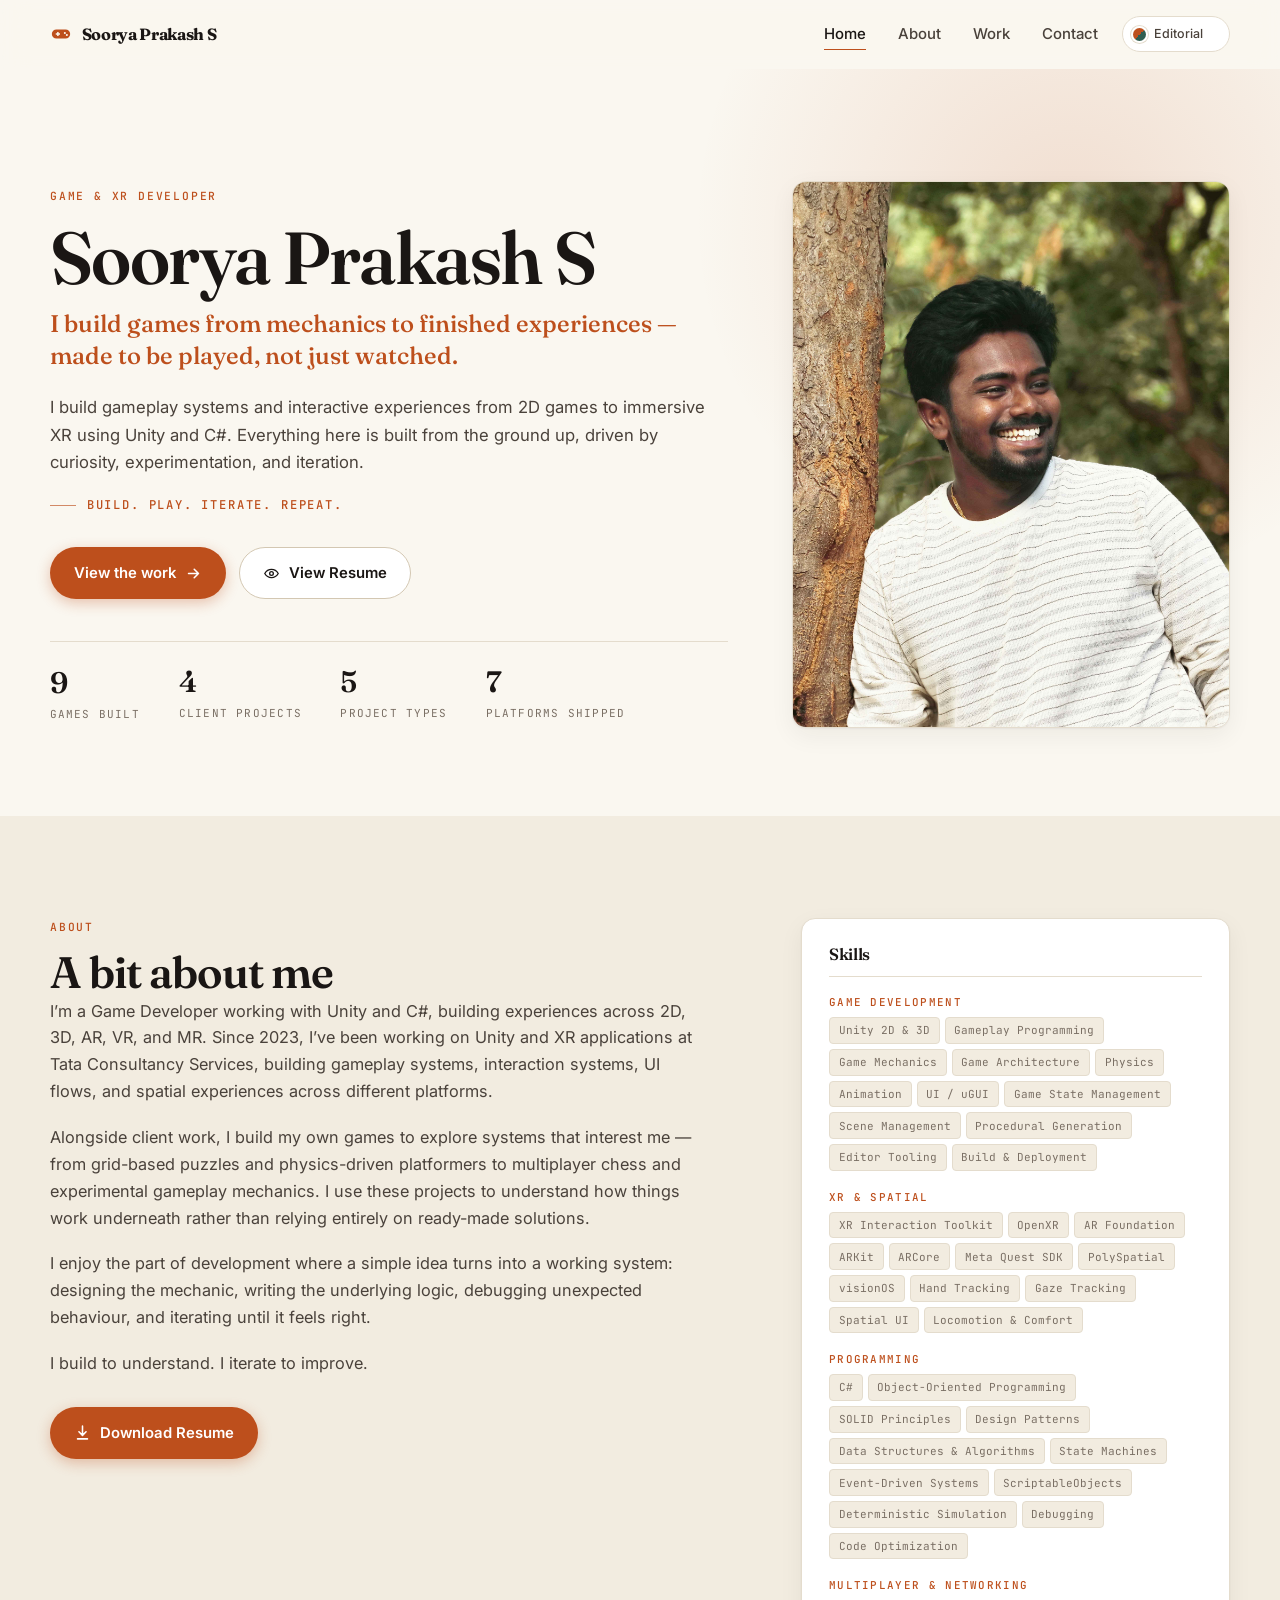
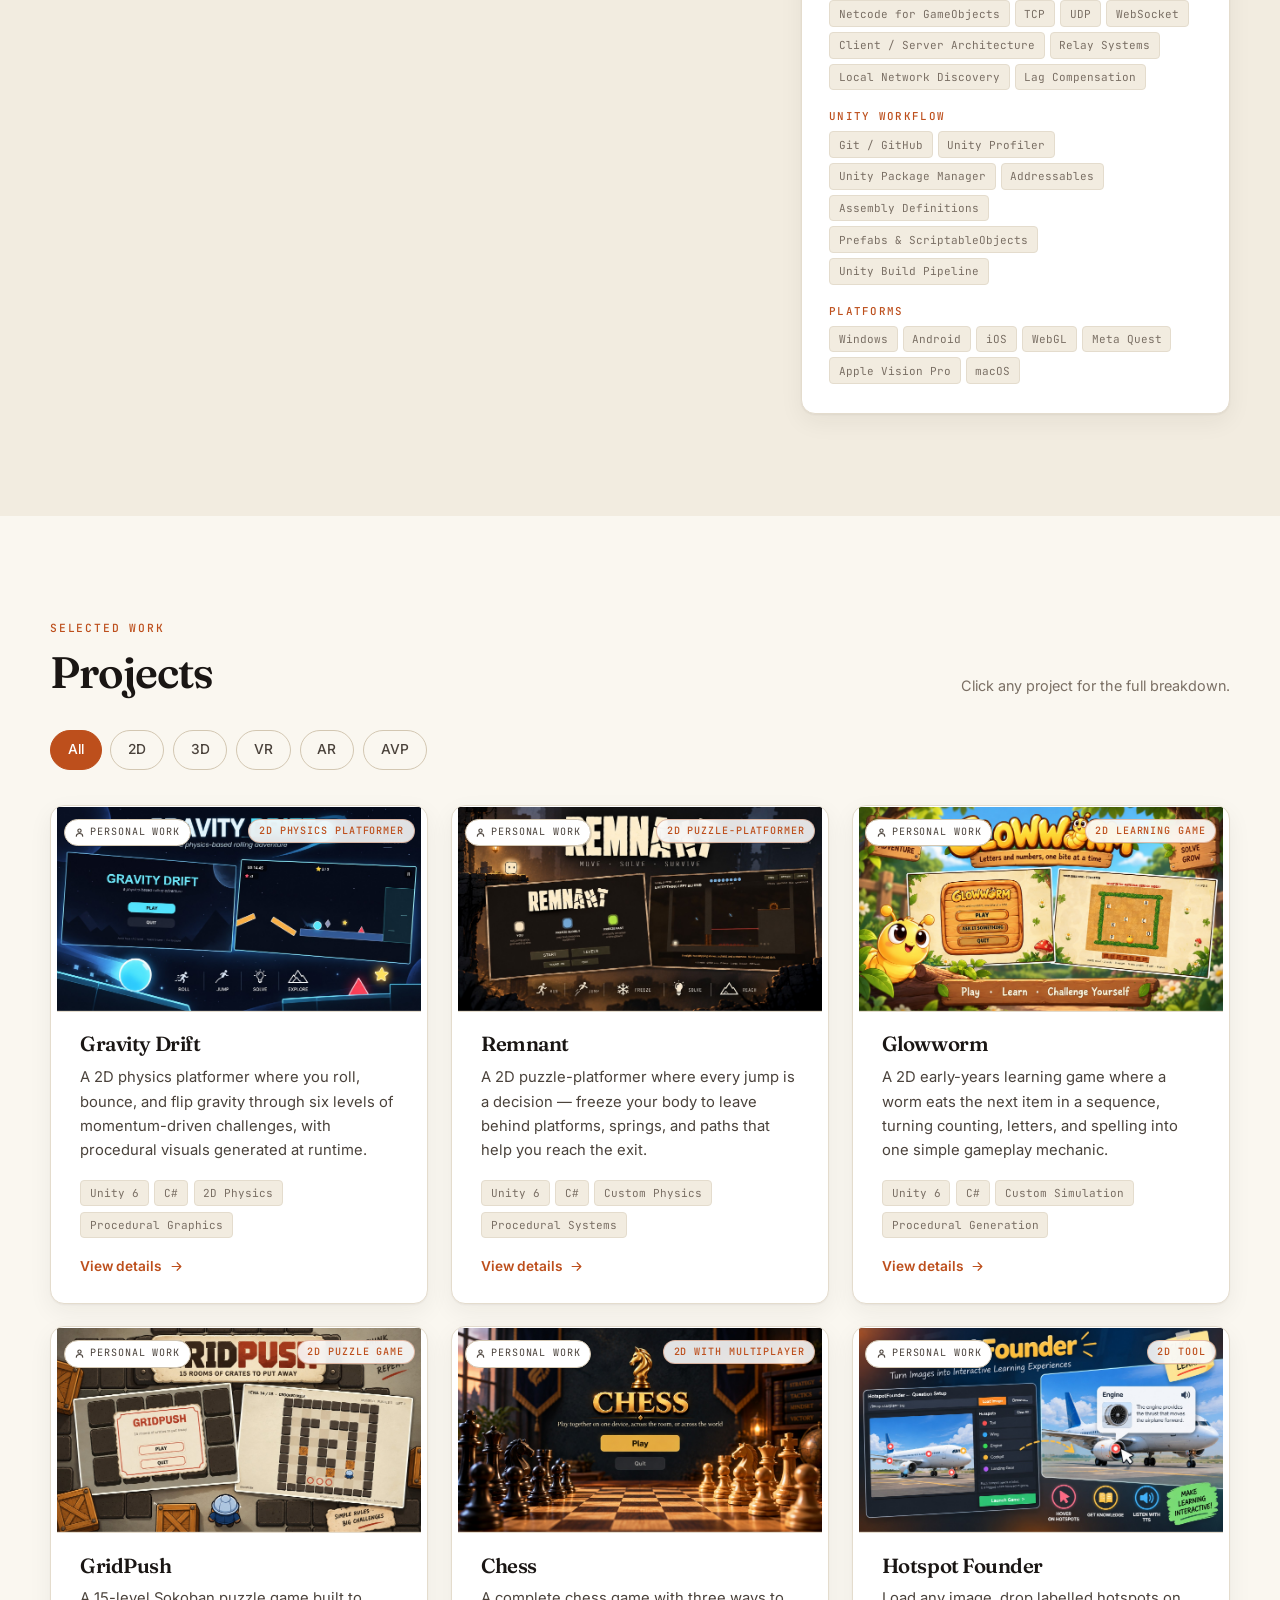
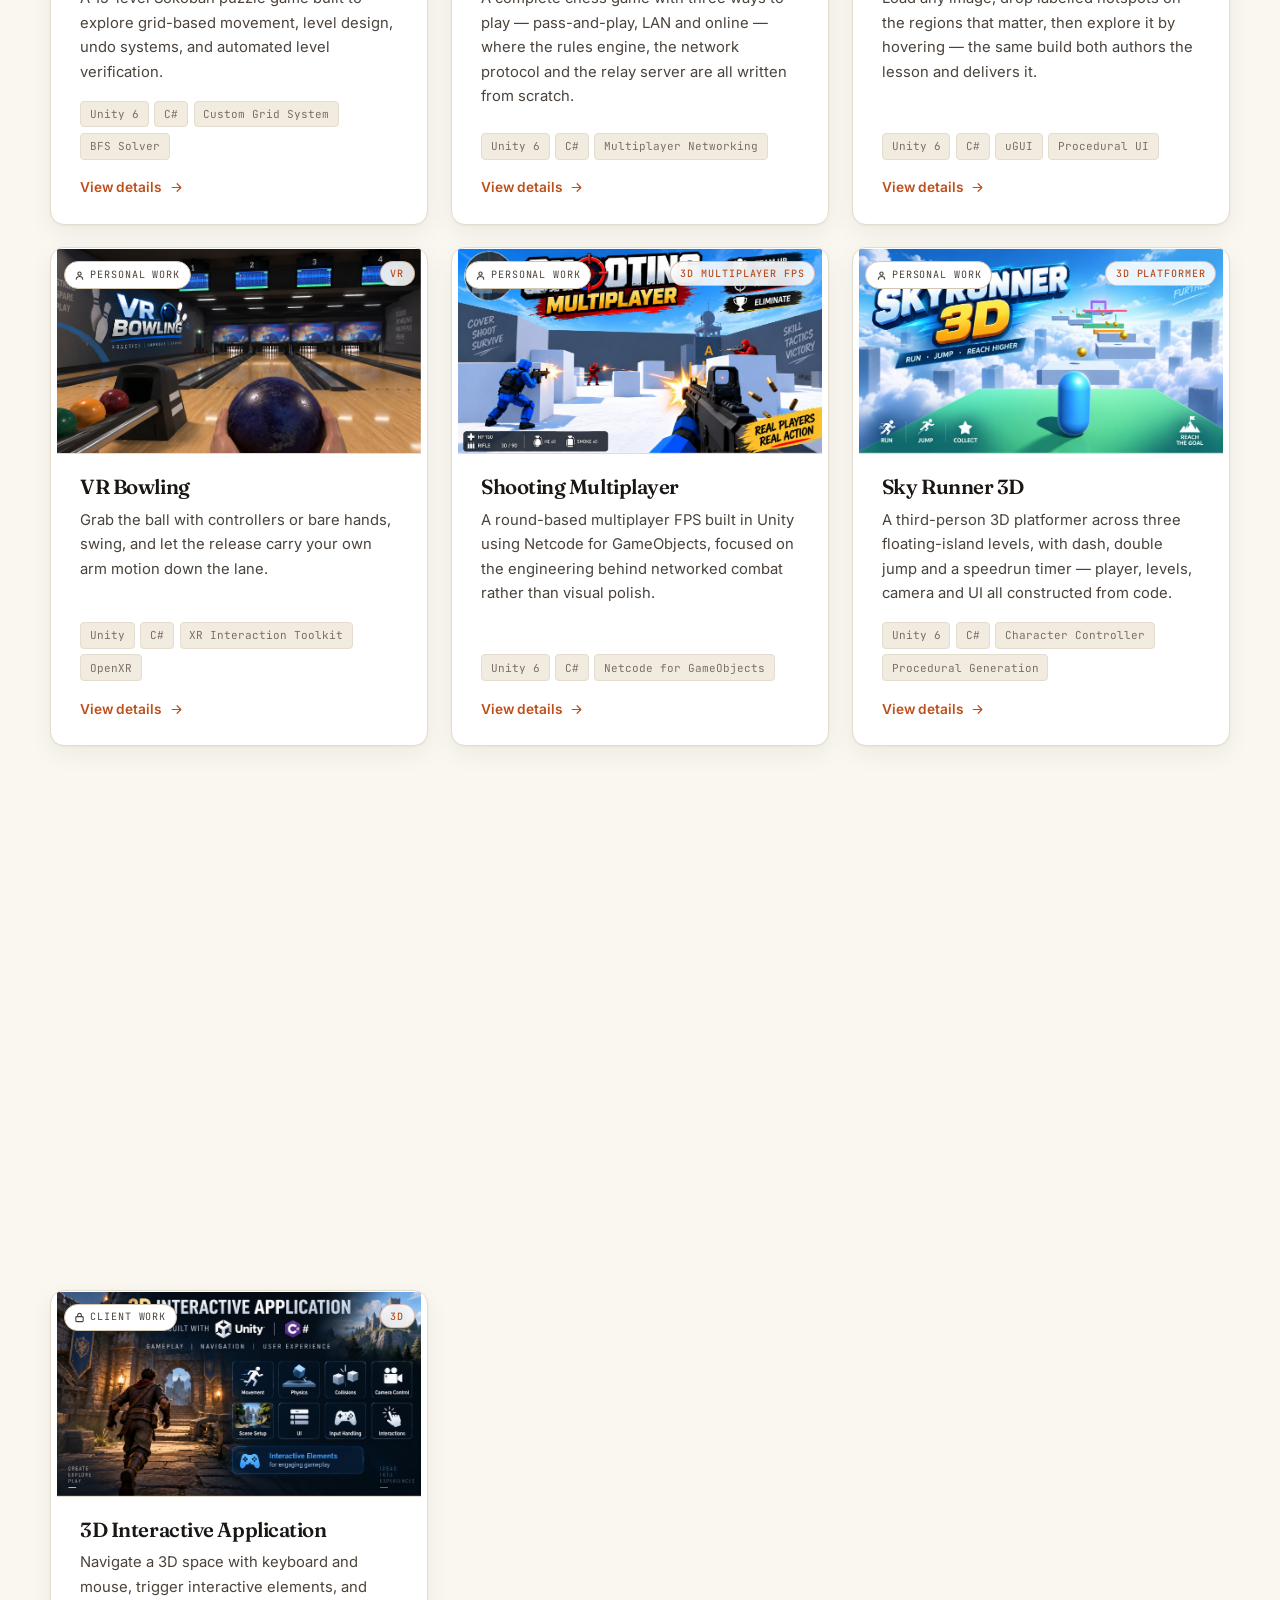
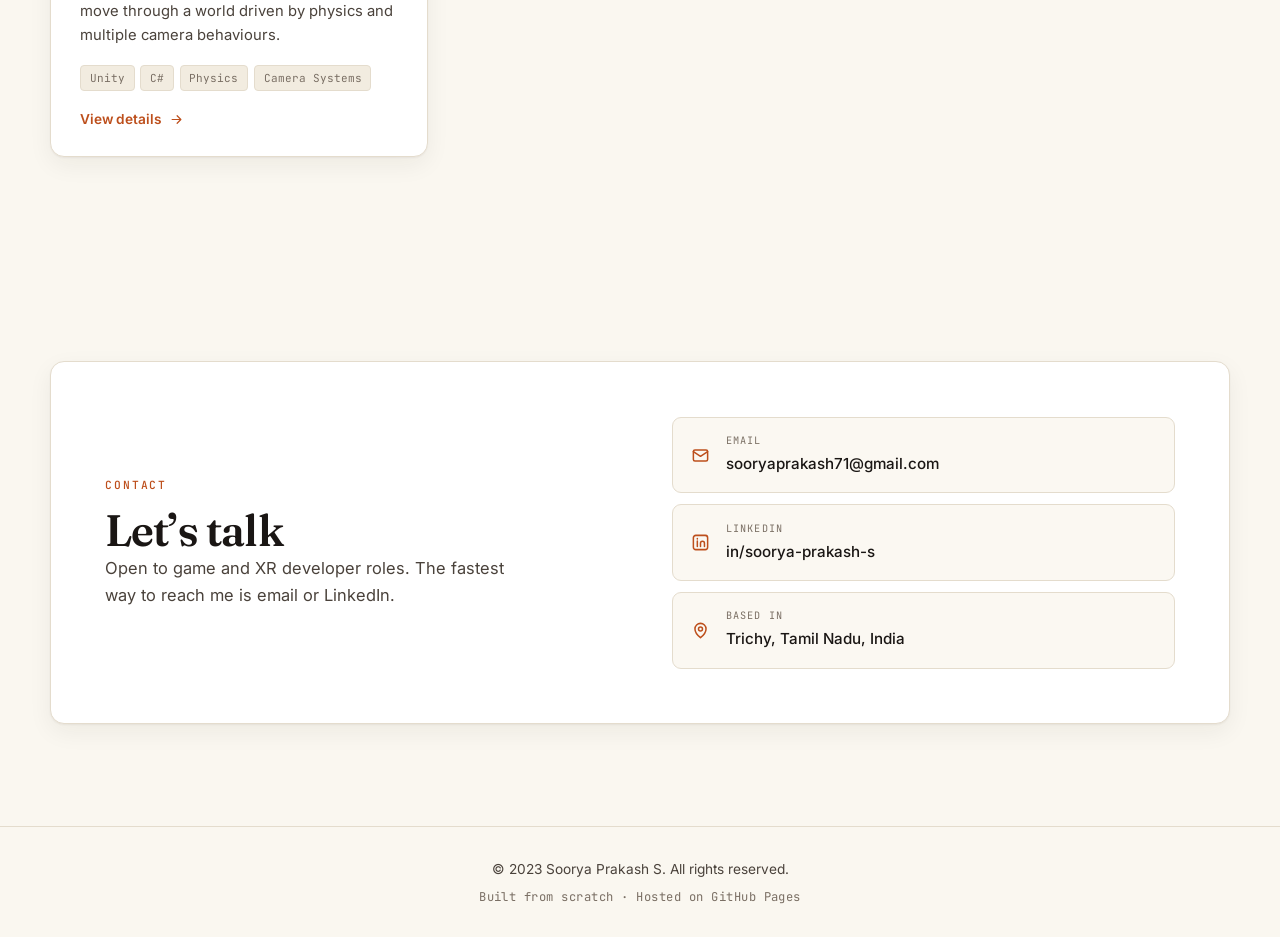
==== commit 06b896ae: "Let the modal use the height it actually has The scroll area was capped at min(80vh, 860px), a guess" ====
--- a/index.html
+++ b/index.html
@@ -24,7 +24,7 @@
      after a deploy a visitor can hold a fresh index.html next to a ten-minute-
      old stylesheet and get a half-broken page. BUMP THIS NUMBER whenever
      style.css, data.js or app.js changes. -->
-<link rel="stylesheet" href="style.css?v=2">
+<link rel="stylesheet" href="style.css?v=3">
 </head>
 <body>
 
@@ -204,7 +204,7 @@
   <svg viewBox="0 0 24 24" aria-hidden="true"><path d="M12 19V5M6 11l6-6 6 6"/></svg>
 </button>
 
-<script src="data.js?v=2"></script>
-<script src="app.js?v=2"></script>
+<script src="data.js?v=3"></script>
+<script src="app.js?v=3"></script>
 </body>
 </html>
--- a/style.css
+++ b/style.css
@@ -916,7 +916,7 @@
   display: flex;
   align-items: center;
   justify-content: center;
-  padding: clamp(.75rem, 3vw, 2.5rem);
+  padding: clamp(.75rem, 2vw, 1.5rem);
 }
 
 .modal-backdrop {
@@ -945,6 +945,10 @@
   position: relative;
   width: 100%;
   min-height: 0;
+  /* a column so the scroll area can flex to whatever height is left, rather
+     than being capped at a guessed fraction of the viewport */
+  display: flex;
+  flex-direction: column;
   background: var(--bg);
   border: 1px solid var(--line-strong);
   border-radius: var(--radius);
@@ -956,9 +960,12 @@
 @keyframes fade { from { opacity: 0; } }
 @keyframes pop  { from { opacity: 0; transform: translateY(22px) scale(.98); } }
 
+/* Takes the height the frame has left over after the close-button row, so a
+   tall window gets a tall panel. A fixed vh cap here wasted over 100px of a
+   900px-high window while the content was still scrolling. */
 .modal-scroll {
-  /* leaves room for the close button row that now sits above the panel */
-  max-height: min(80vh, 860px);
+  flex: 1 1 auto;
+  min-height: 0;
   overflow-y: auto;
   overscroll-behavior: contain;
 }
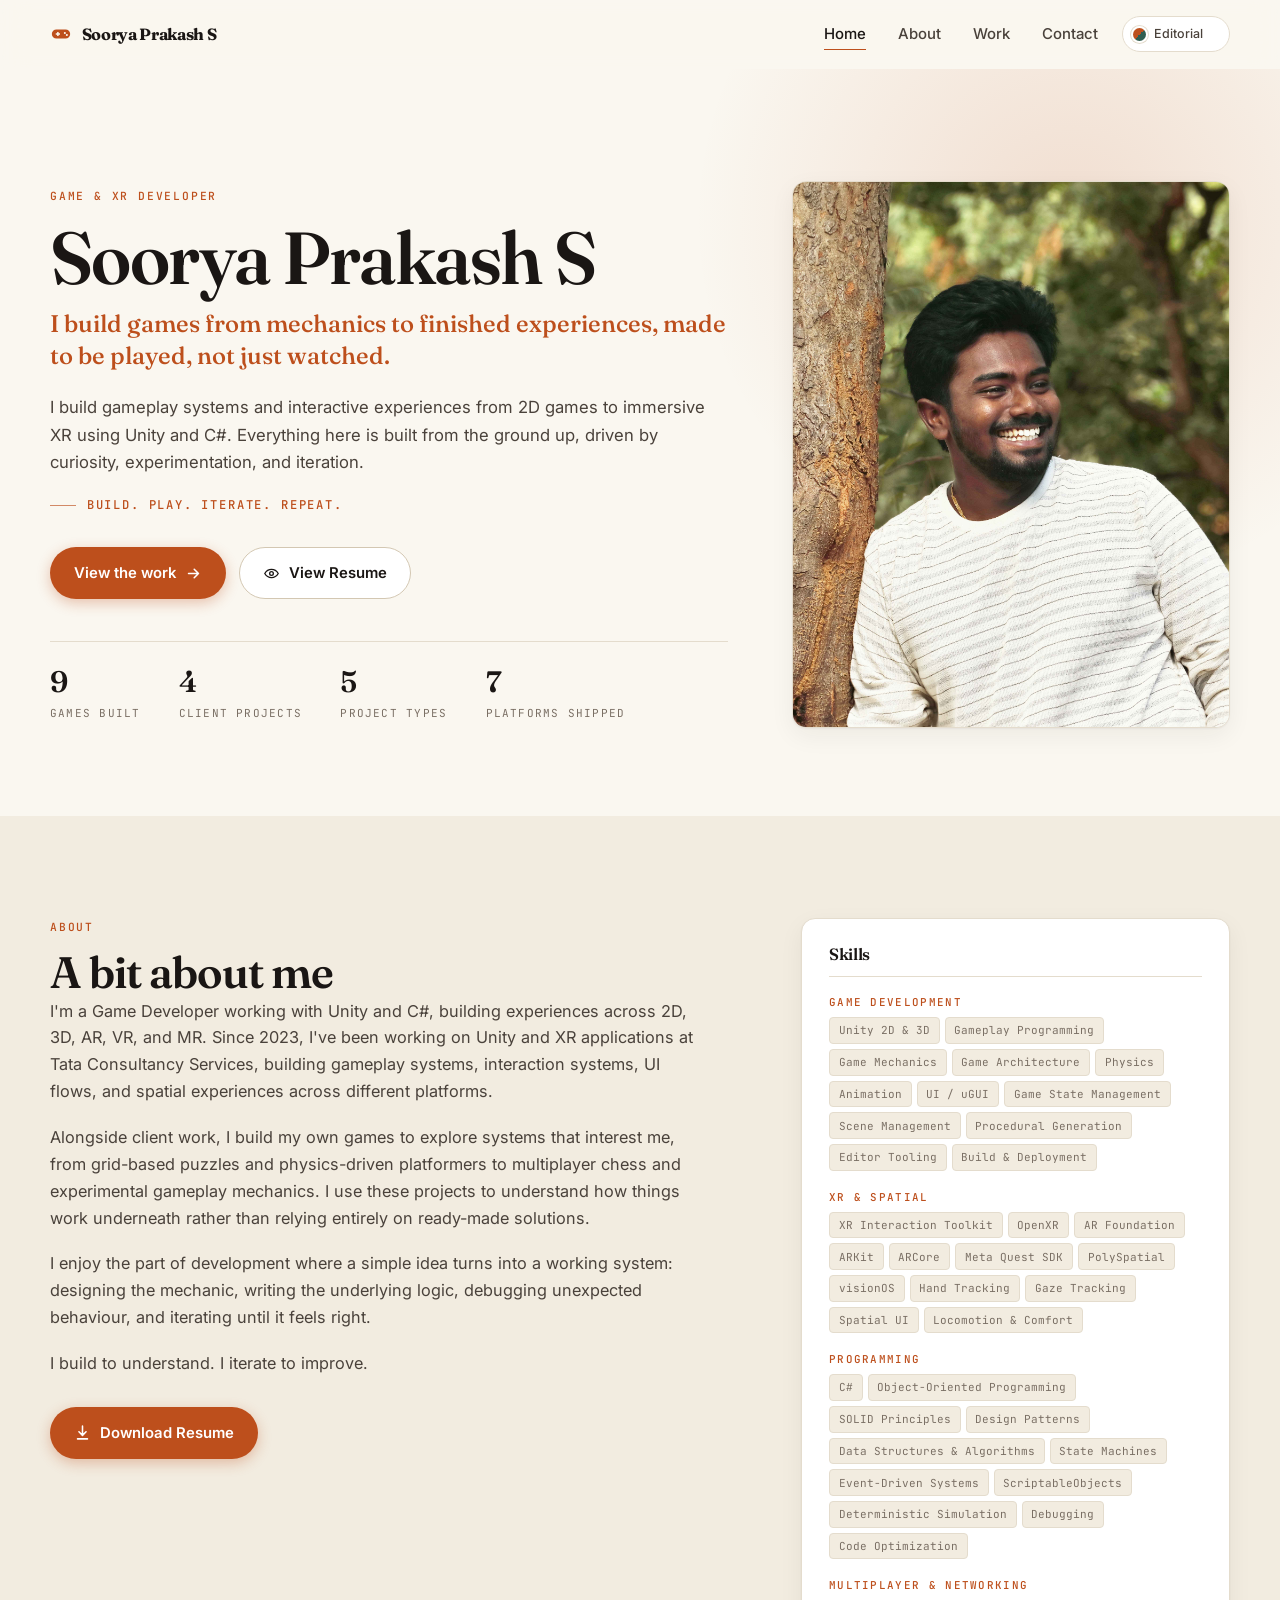
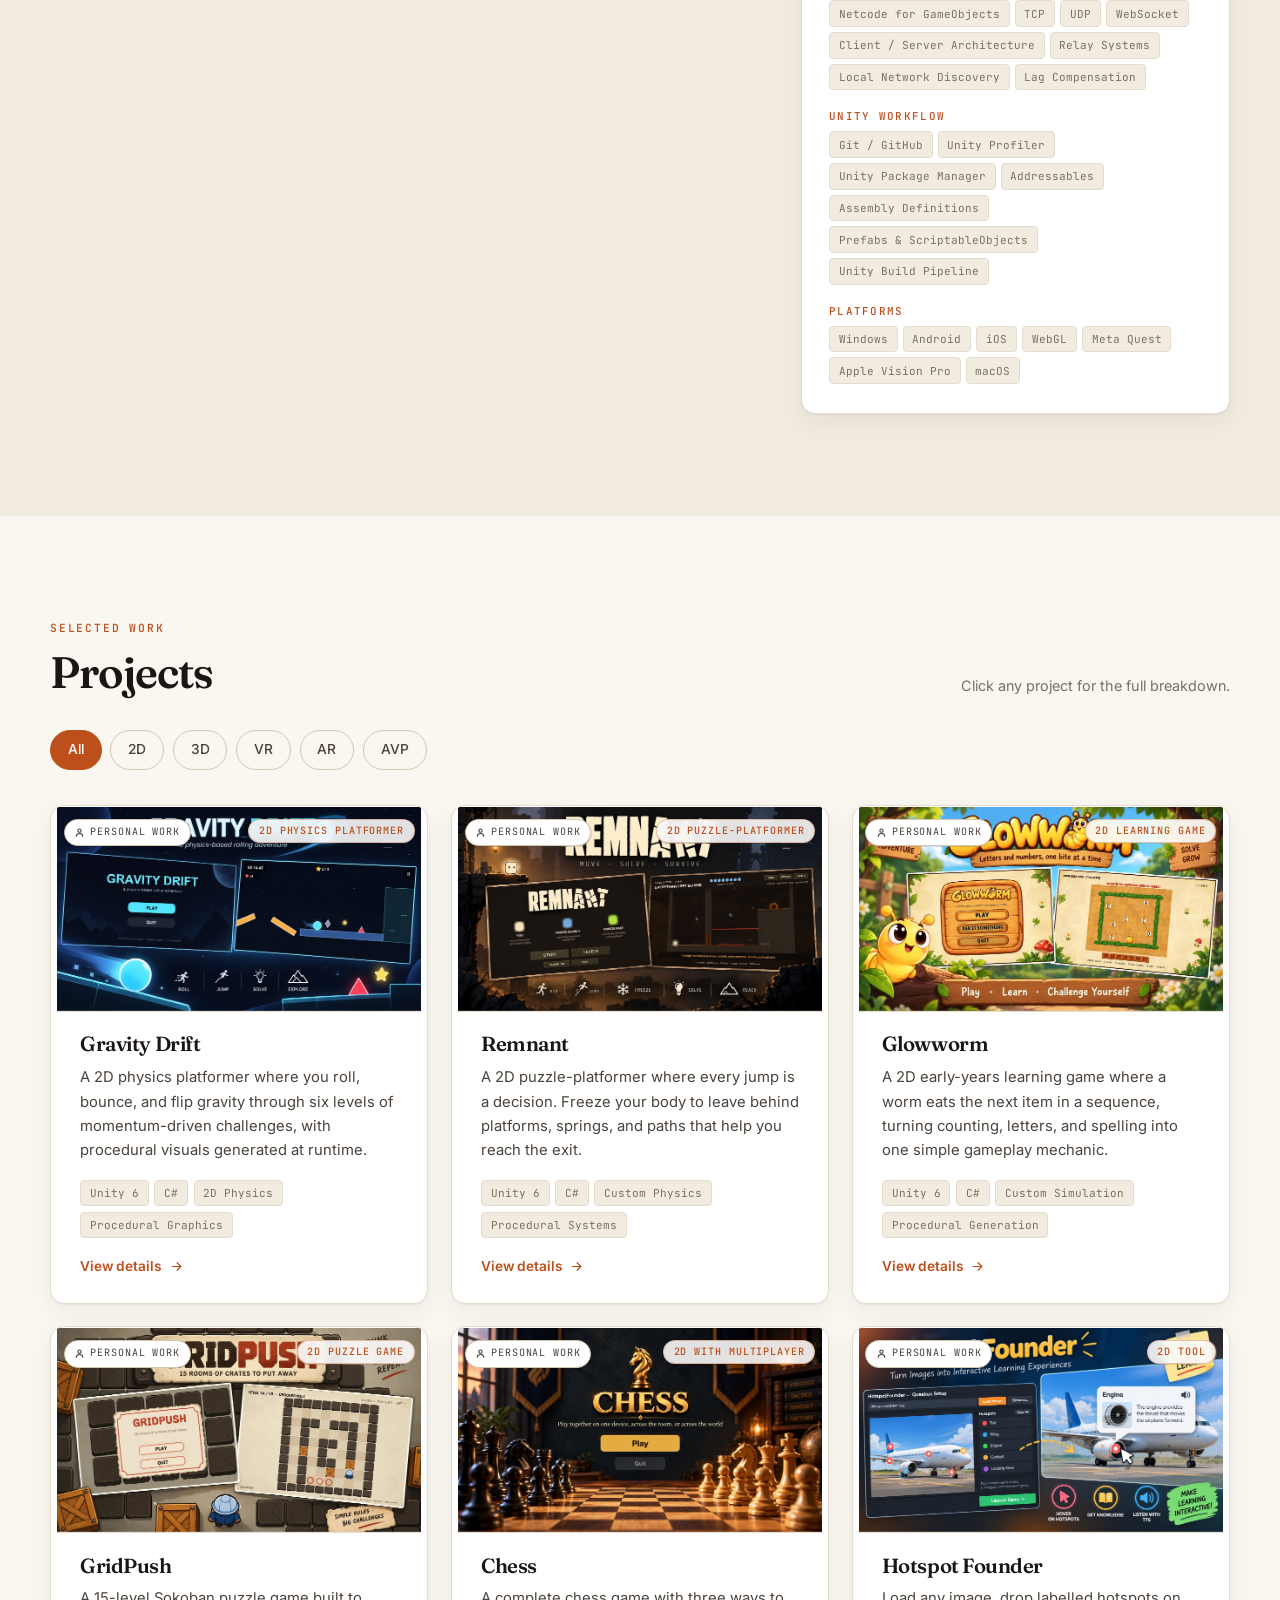
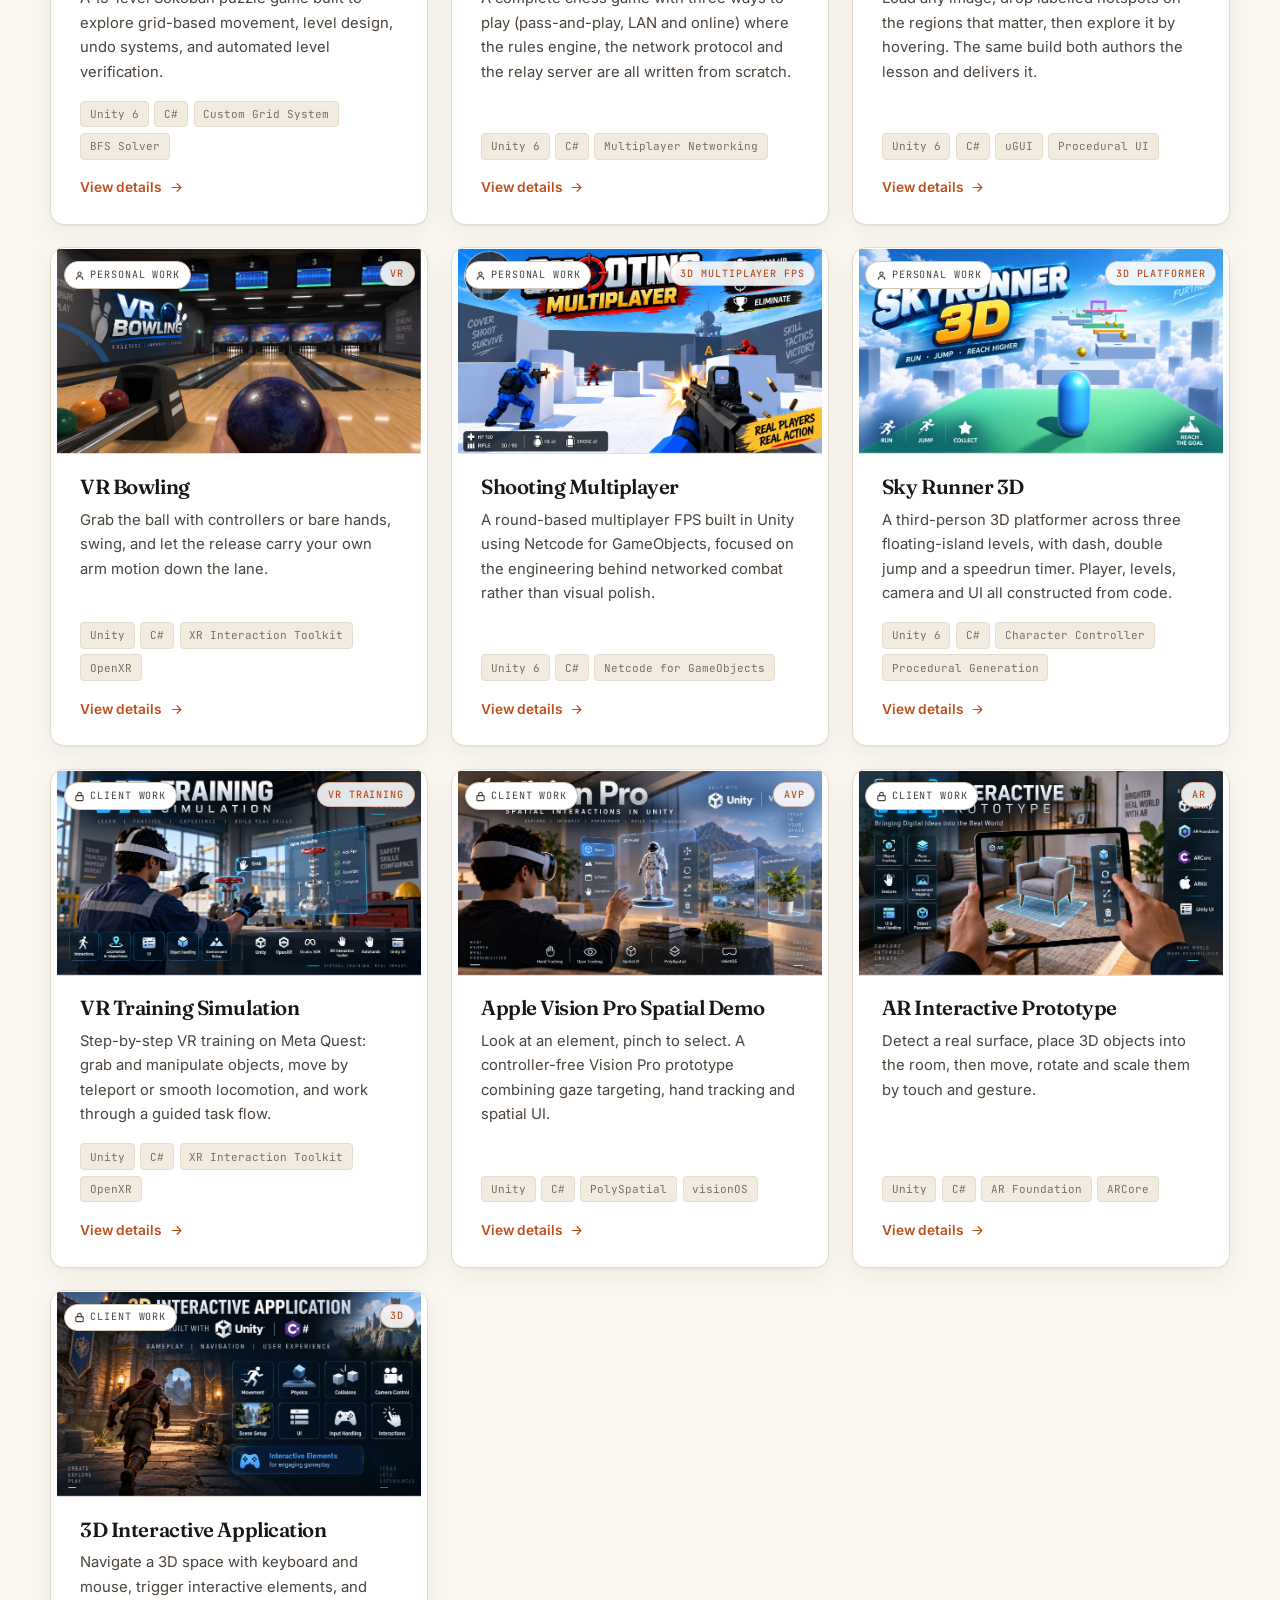
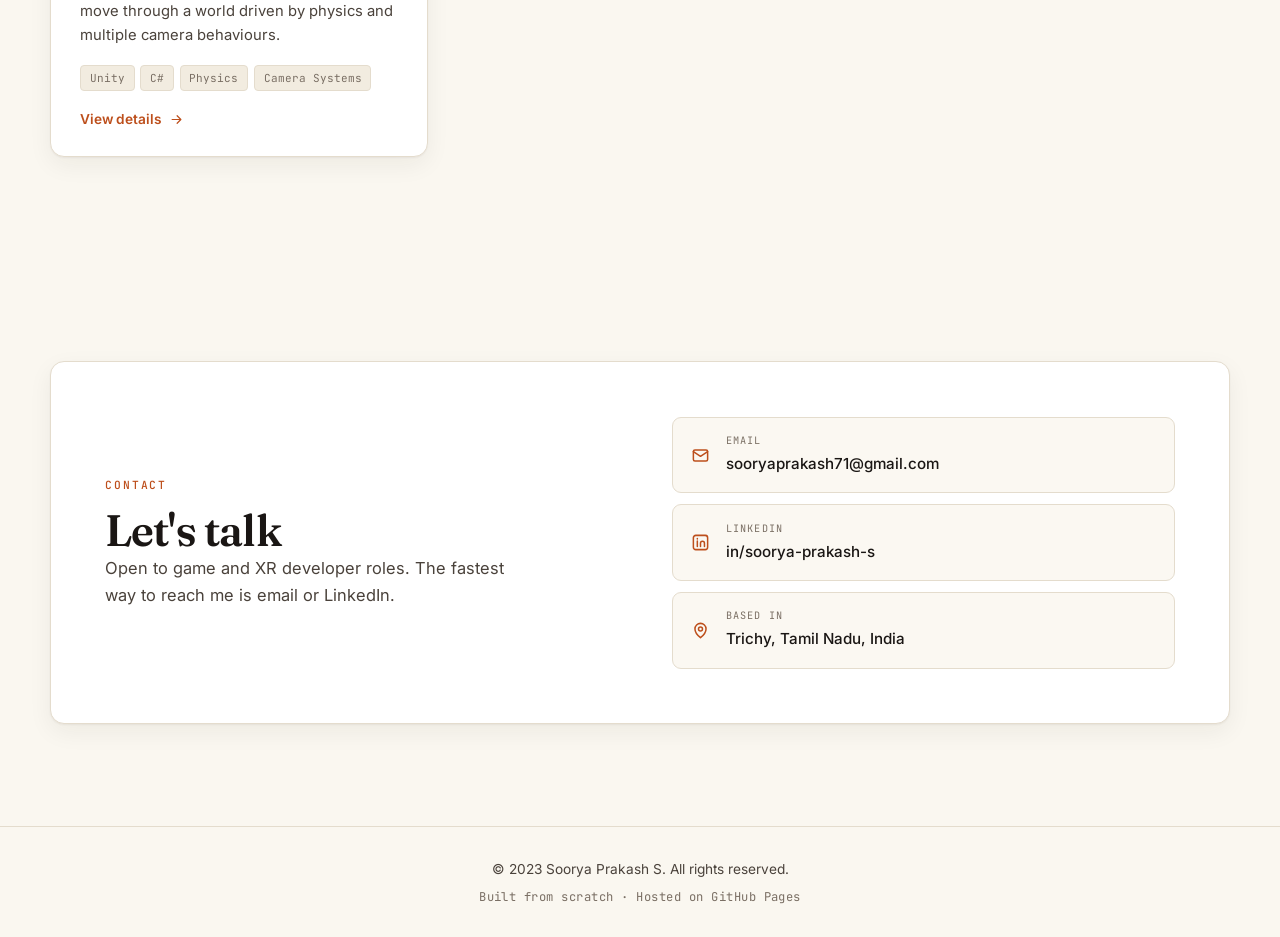
==== commit 83365c80: "Strip machine-looking punctuation from the site copy A reviewer flagged that the text read as AI-wri" ====
--- a/index.html
+++ b/index.html
@@ -4,11 +4,11 @@
 <meta charset="utf-8">
 <meta name="viewport" content="width=device-width, initial-scale=1">
 
-<title>Soorya Prakash S — Game &amp; XR Developer</title>
-<meta name="description" content="Game and XR developer building immersive, interactive experiences in Unity and C# — VR, AR and Apple Vision Pro, shipped to Windows, macOS, Meta Quest, Android, iOS, WebGL and visionOS.">
-
-<meta property="og:title" content="Soorya Prakash S — Game &amp; XR Developer">
-<meta property="og:description" content="Immersive, interactive experiences in Unity — headset, desktop, mobile and web.">
+<title>Soorya Prakash S | Game &amp; XR Developer</title>
+<meta name="description" content="Game and XR developer building immersive, interactive experiences in Unity and C#. VR, AR and Apple Vision Pro, shipped to Windows, macOS, Meta Quest, Android, iOS, WebGL and visionOS.">
+
+<meta property="og:title" content="Soorya Prakash S | Game &amp; XR Developer">
+<meta property="og:description" content="Immersive, interactive experiences in Unity: headset, desktop, mobile and web.">
 <meta property="og:type" content="website">
 
 <!-- kept in sync with the active theme by app.js -->
@@ -24,7 +24,7 @@
      after a deploy a visitor can hold a fresh index.html next to a ten-minute-
      old stylesheet and get a half-broken page. BUMP THIS NUMBER whenever
      style.css, data.js or app.js changes. -->
-<link rel="stylesheet" href="style.css?v=3">
+<link rel="stylesheet" href="style.css?v=4">
 </head>
 <body>
 
@@ -161,7 +161,7 @@
       <div class="contact-card">
         <div class="contact-copy">
           <p class="eyebrow">Contact</p>
-          <h2 class="section-title">Let&rsquo;s talk</h2>
+          <h2 class="section-title">Let's talk</h2>
           <p class="contact-lead">
             Open to game and XR developer roles. The fastest way to
             reach me is email or LinkedIn.
@@ -204,7 +204,7 @@
   <svg viewBox="0 0 24 24" aria-hidden="true"><path d="M12 19V5M6 11l6-6 6 6"/></svg>
 </button>
 
-<script src="data.js?v=3"></script>
-<script src="app.js?v=3"></script>
+<script src="data.js?v=4"></script>
+<script src="app.js?v=4"></script>
 </body>
 </html>
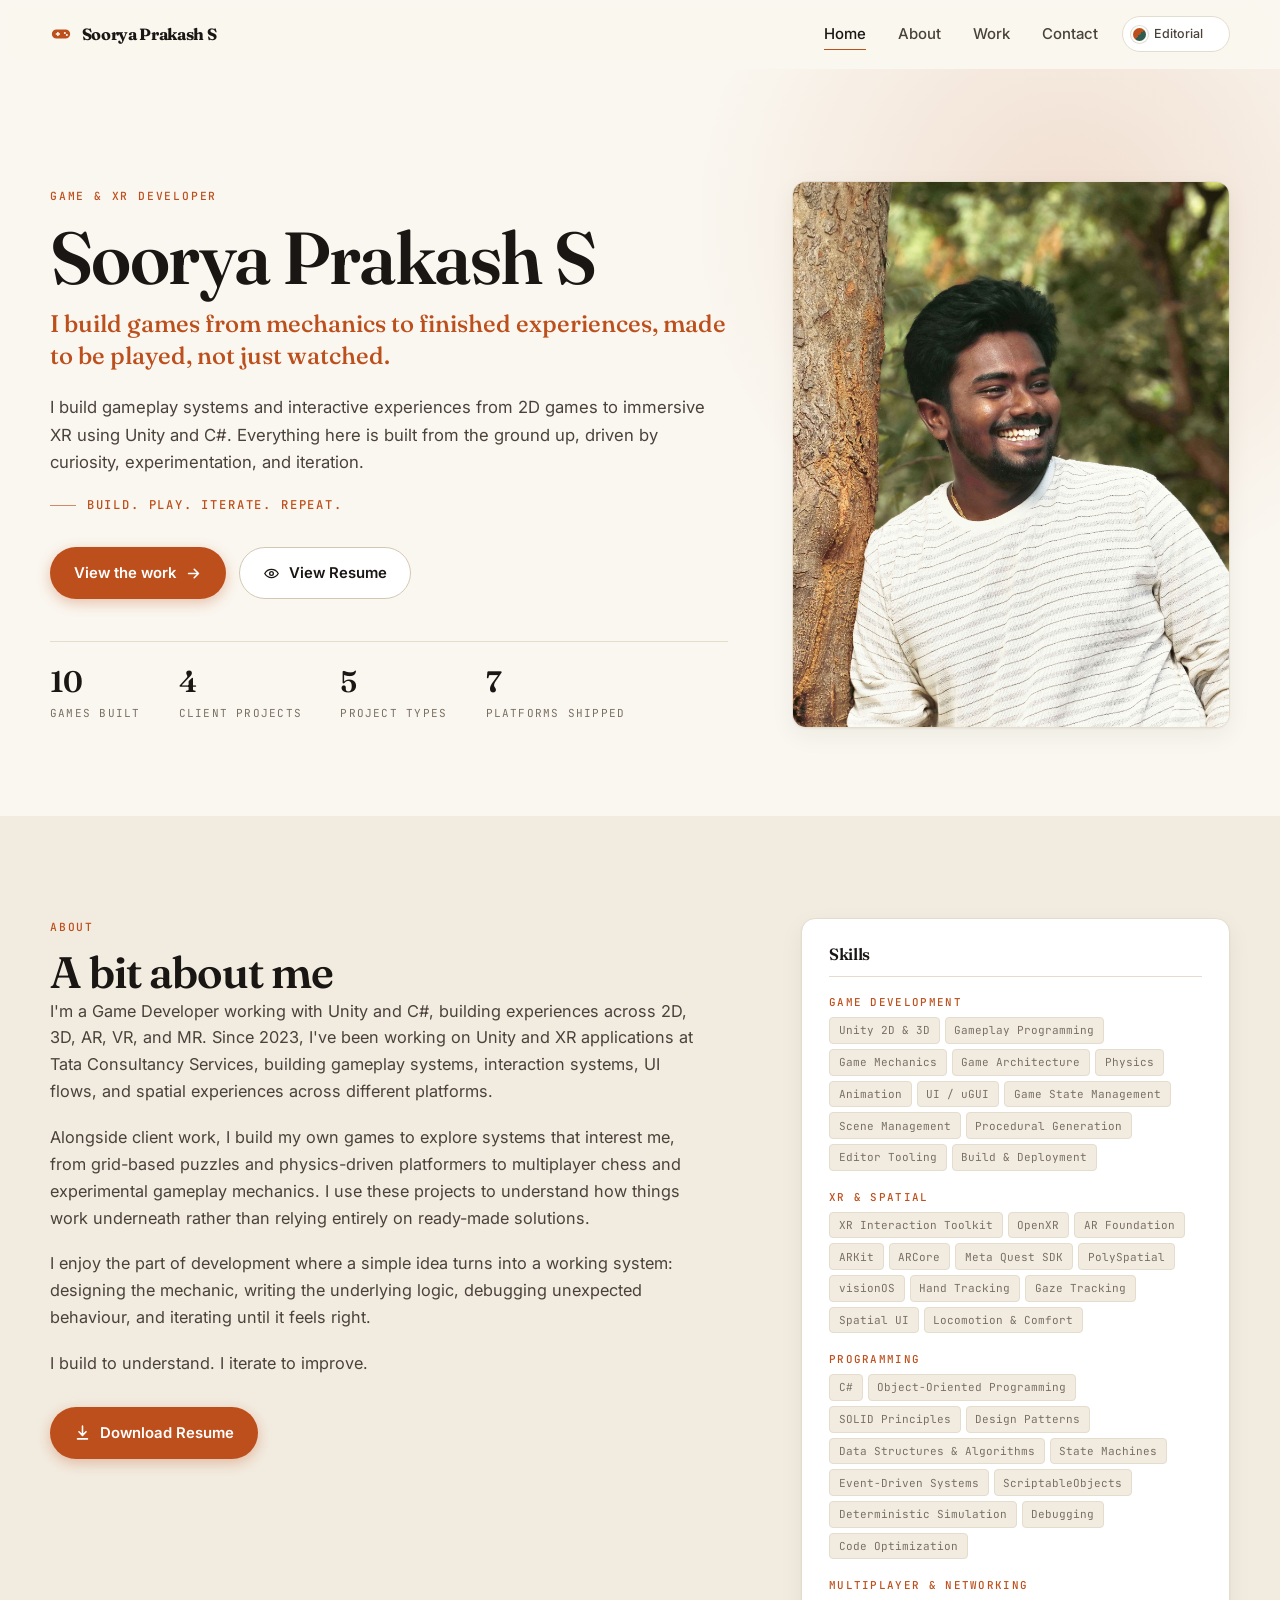
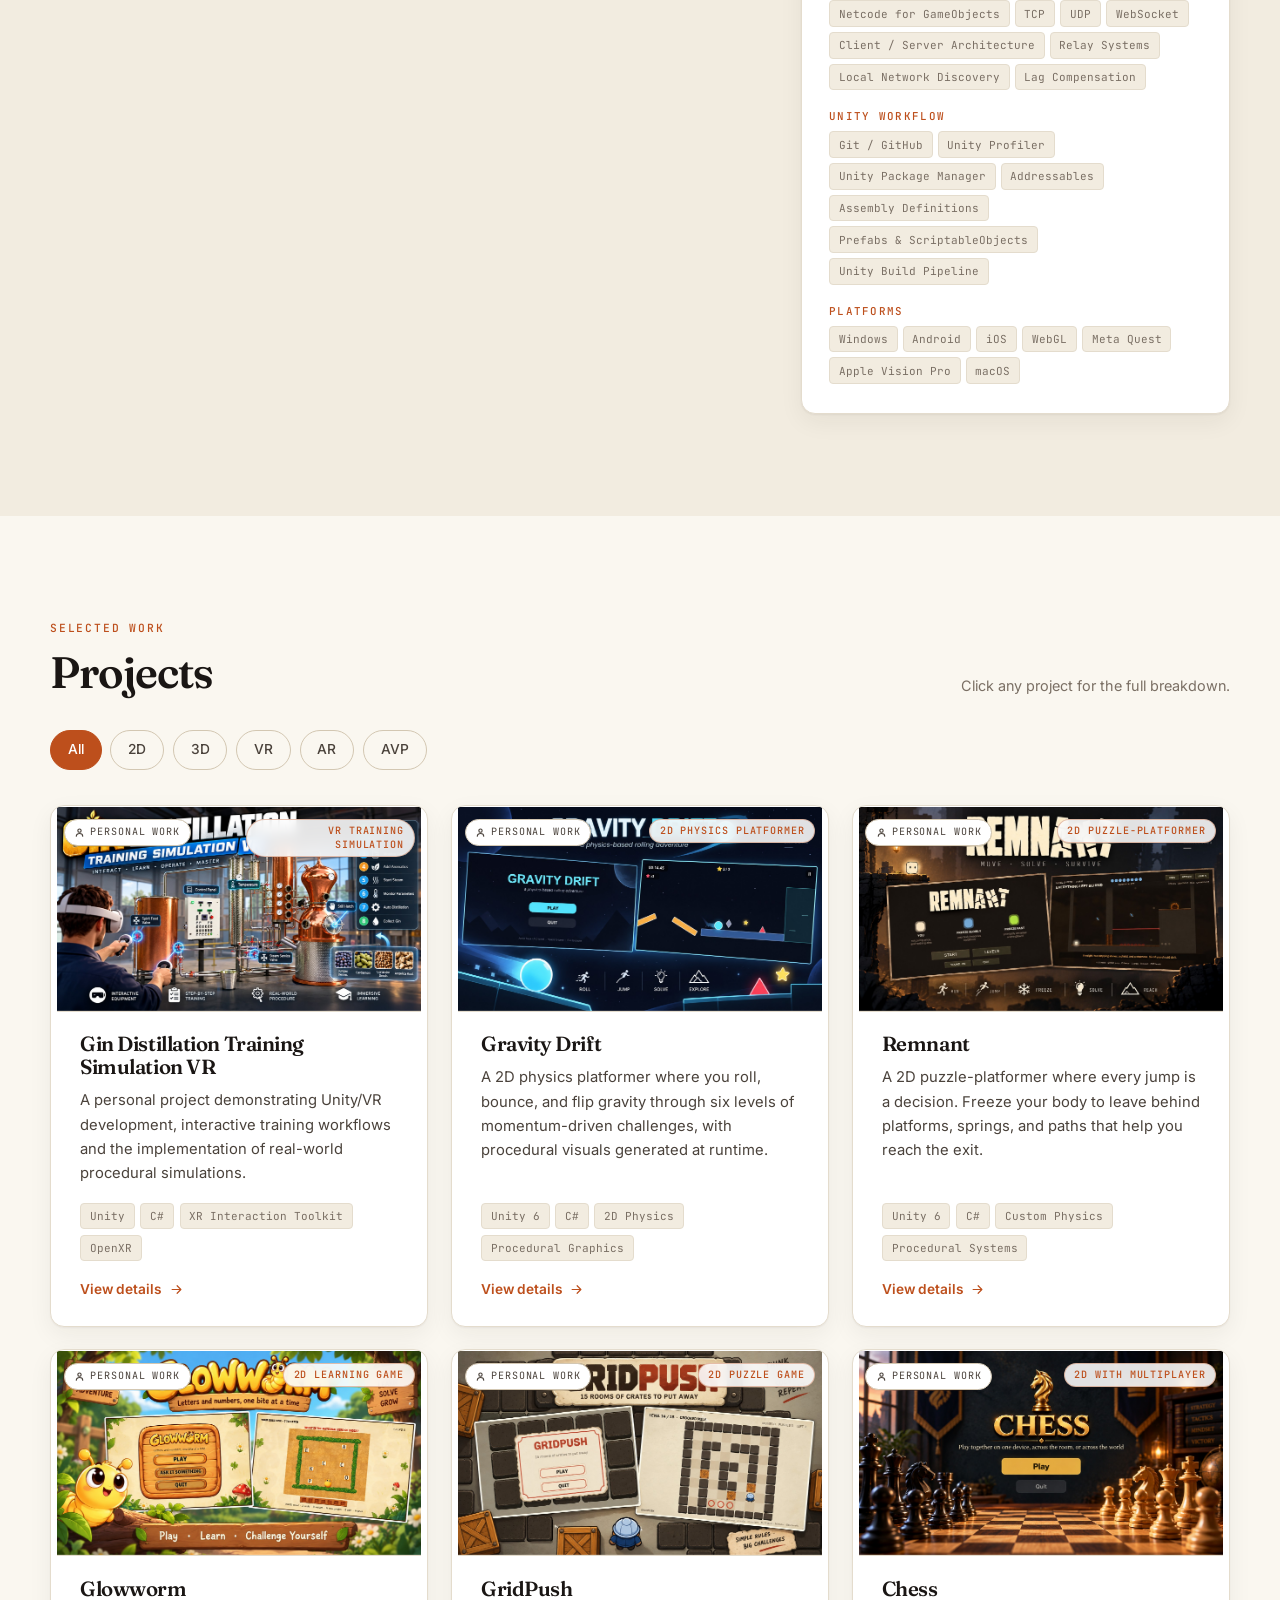
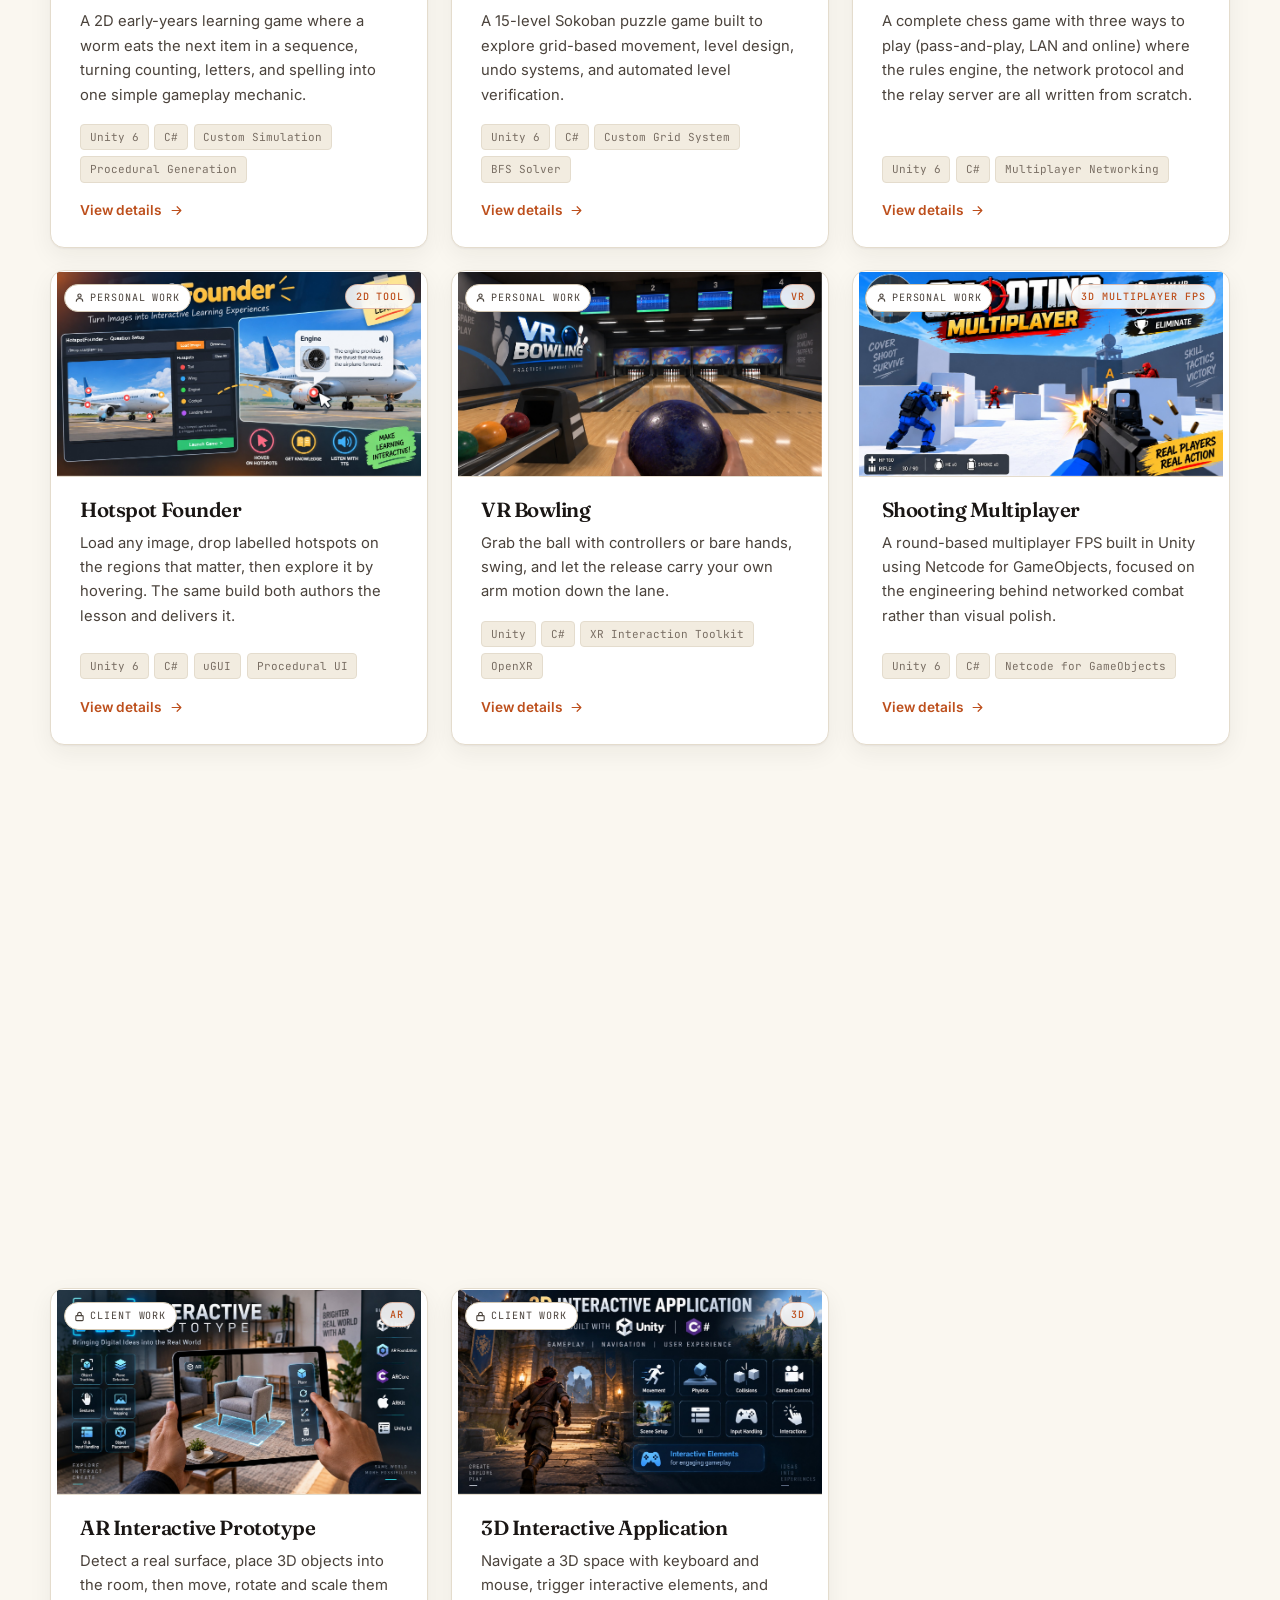
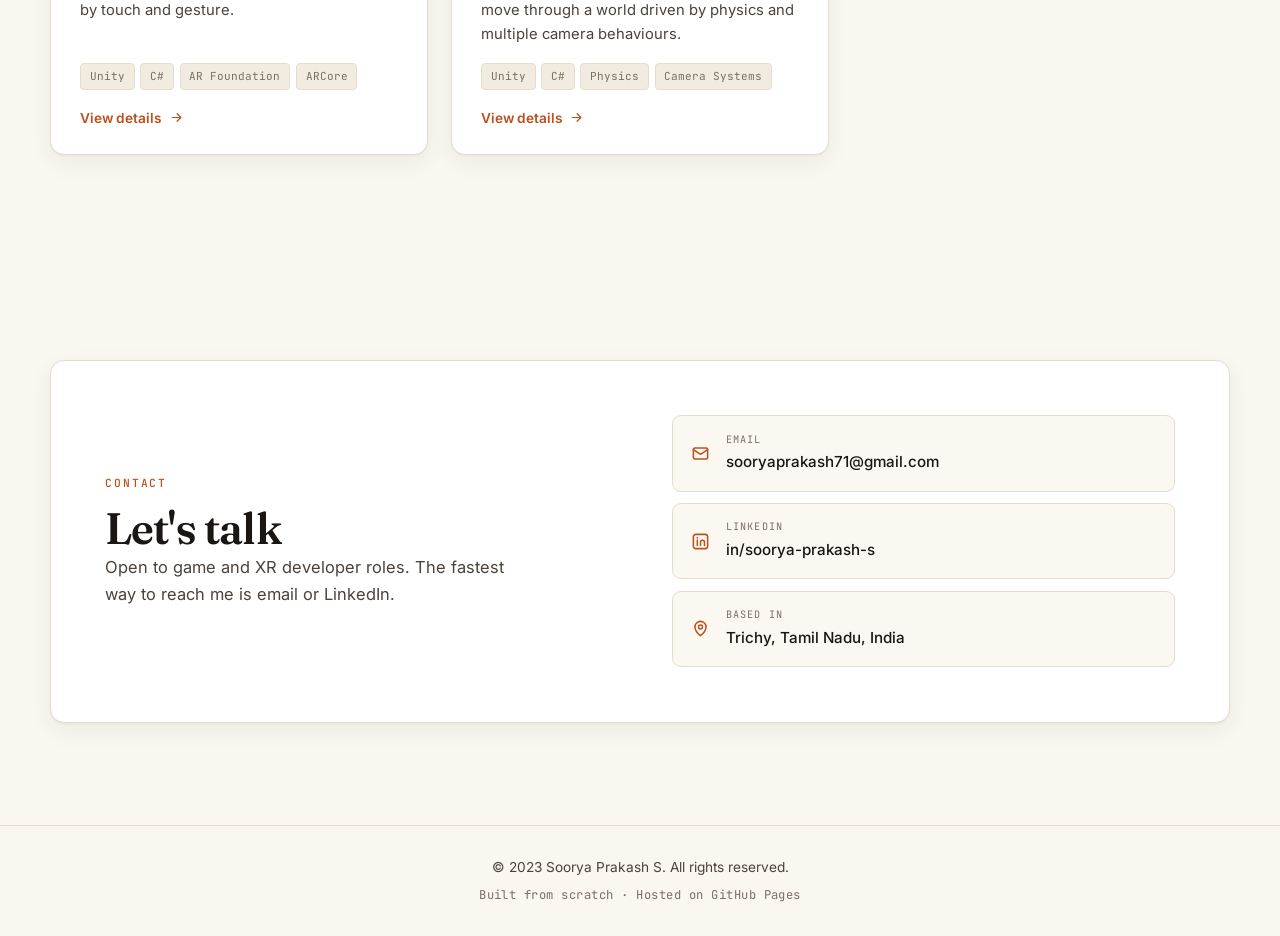
==== commit 17973961: "Add Gin Distillation Training Simulation VR as the first project New personal VR project, placed at " ====
--- a/index.html
+++ b/index.html
@@ -24,7 +24,7 @@
      after a deploy a visitor can hold a fresh index.html next to a ten-minute-
      old stylesheet and get a half-broken page. BUMP THIS NUMBER whenever
      style.css, data.js or app.js changes. -->
-<link rel="stylesheet" href="style.css?v=4">
+<link rel="stylesheet" href="style.css?v=6">
 </head>
 <body>
 
@@ -204,7 +204,7 @@
   <svg viewBox="0 0 24 24" aria-hidden="true"><path d="M12 19V5M6 11l6-6 6 6"/></svg>
 </button>
 
-<script src="data.js?v=4"></script>
-<script src="app.js?v=4"></script>
+<script src="data.js?v=6"></script>
+<script src="app.js?v=6"></script>
 </body>
 </html>
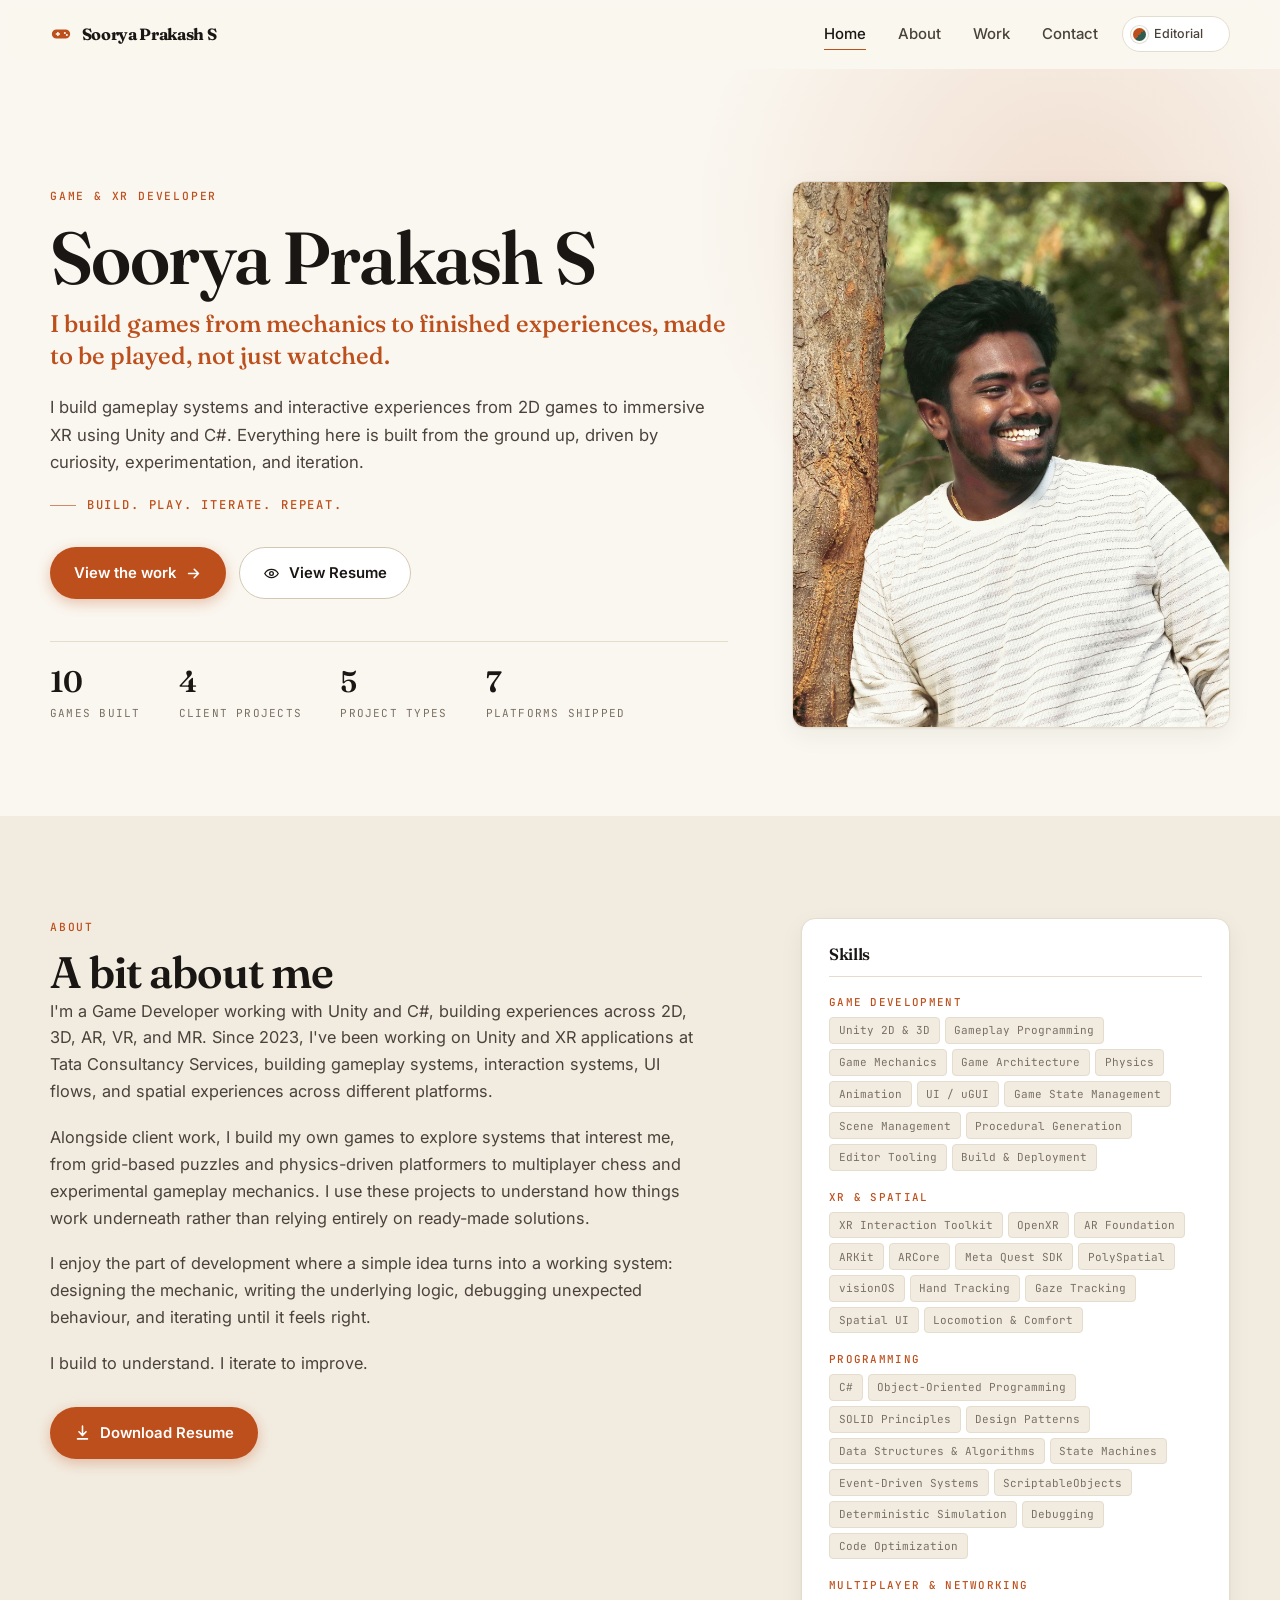
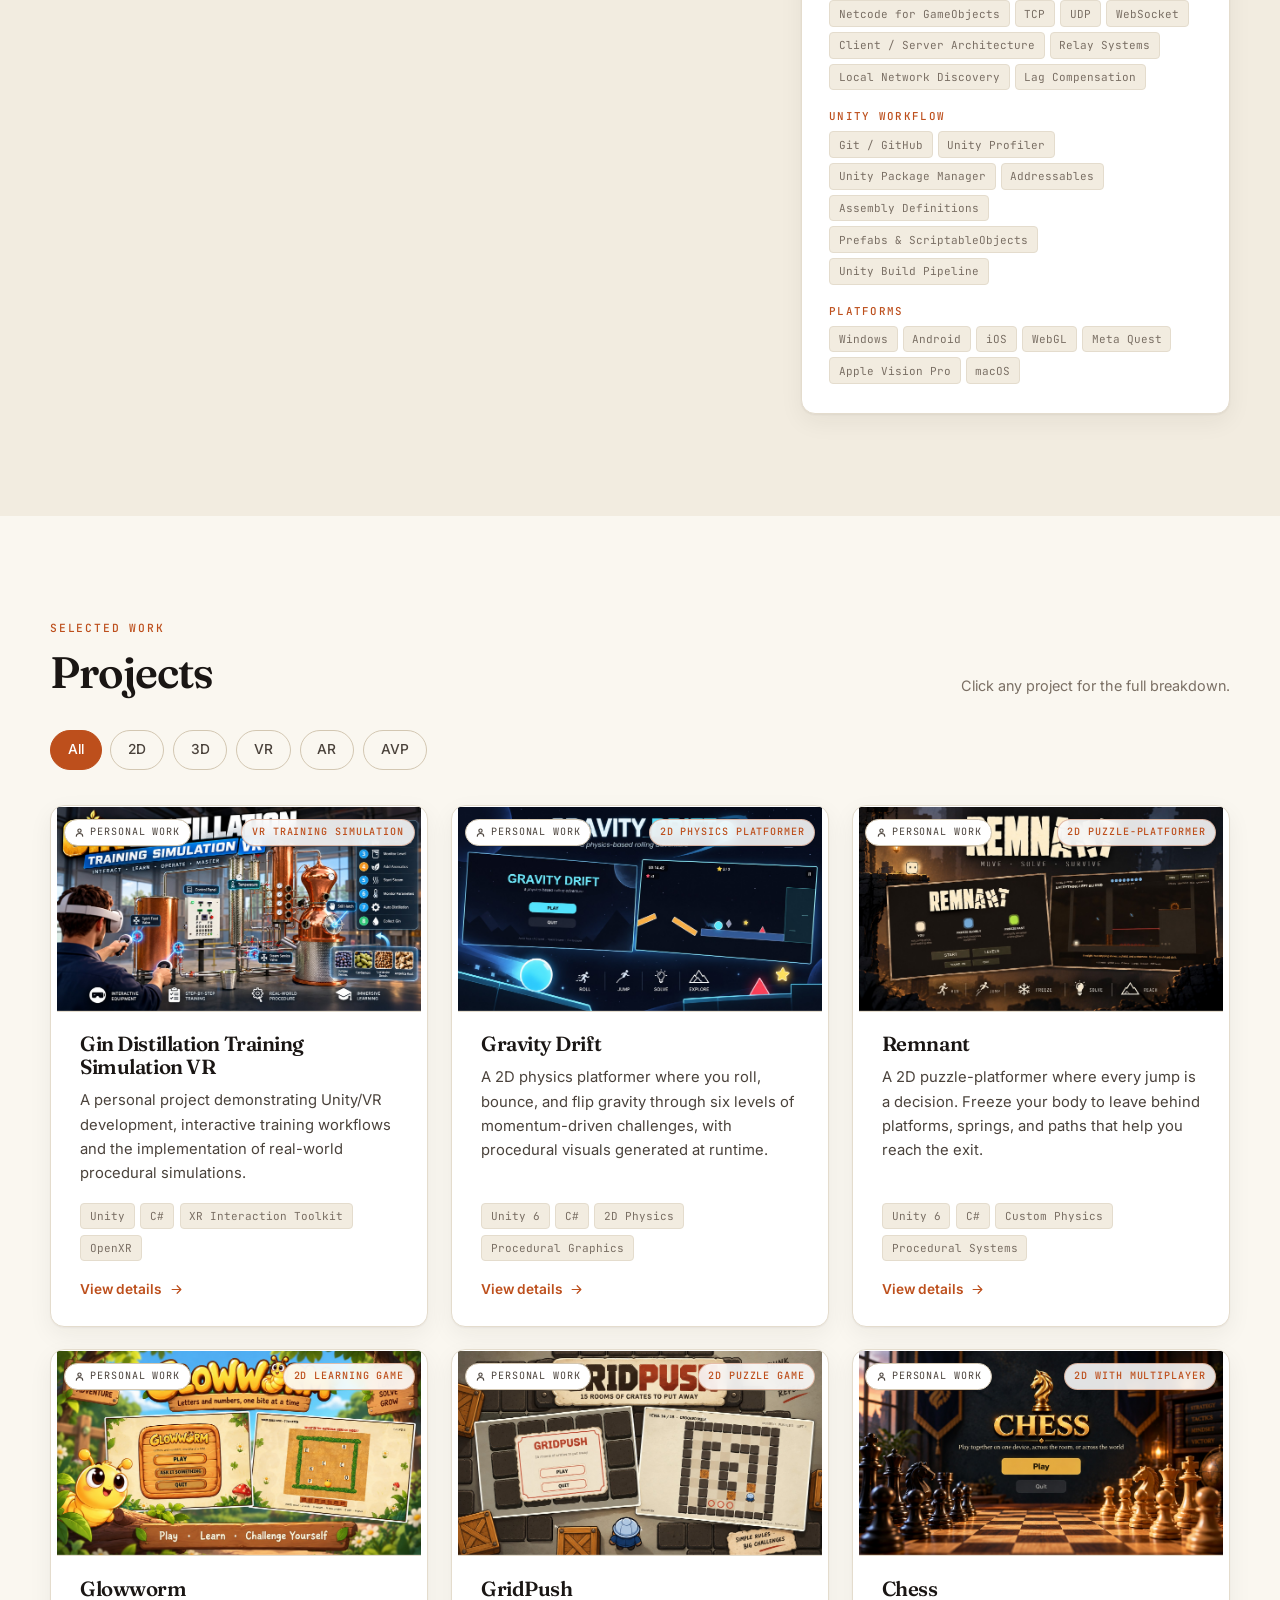
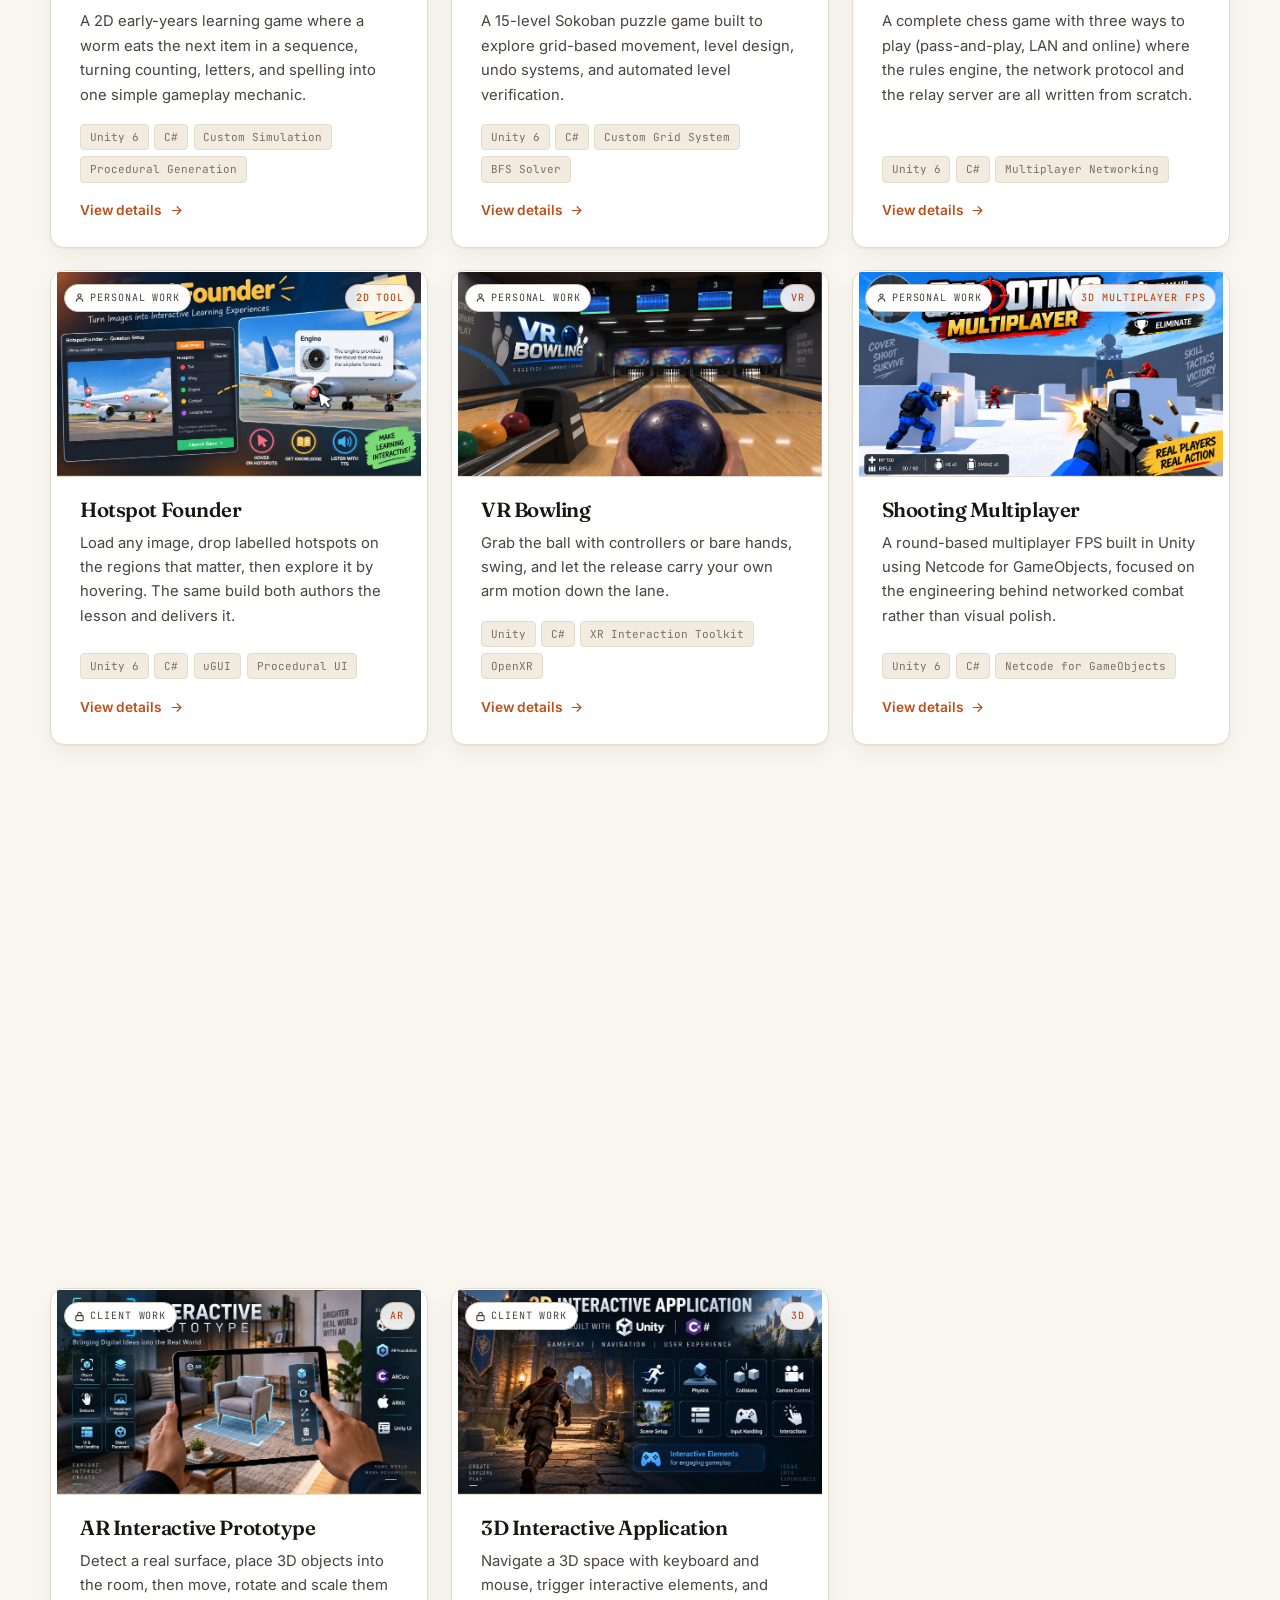
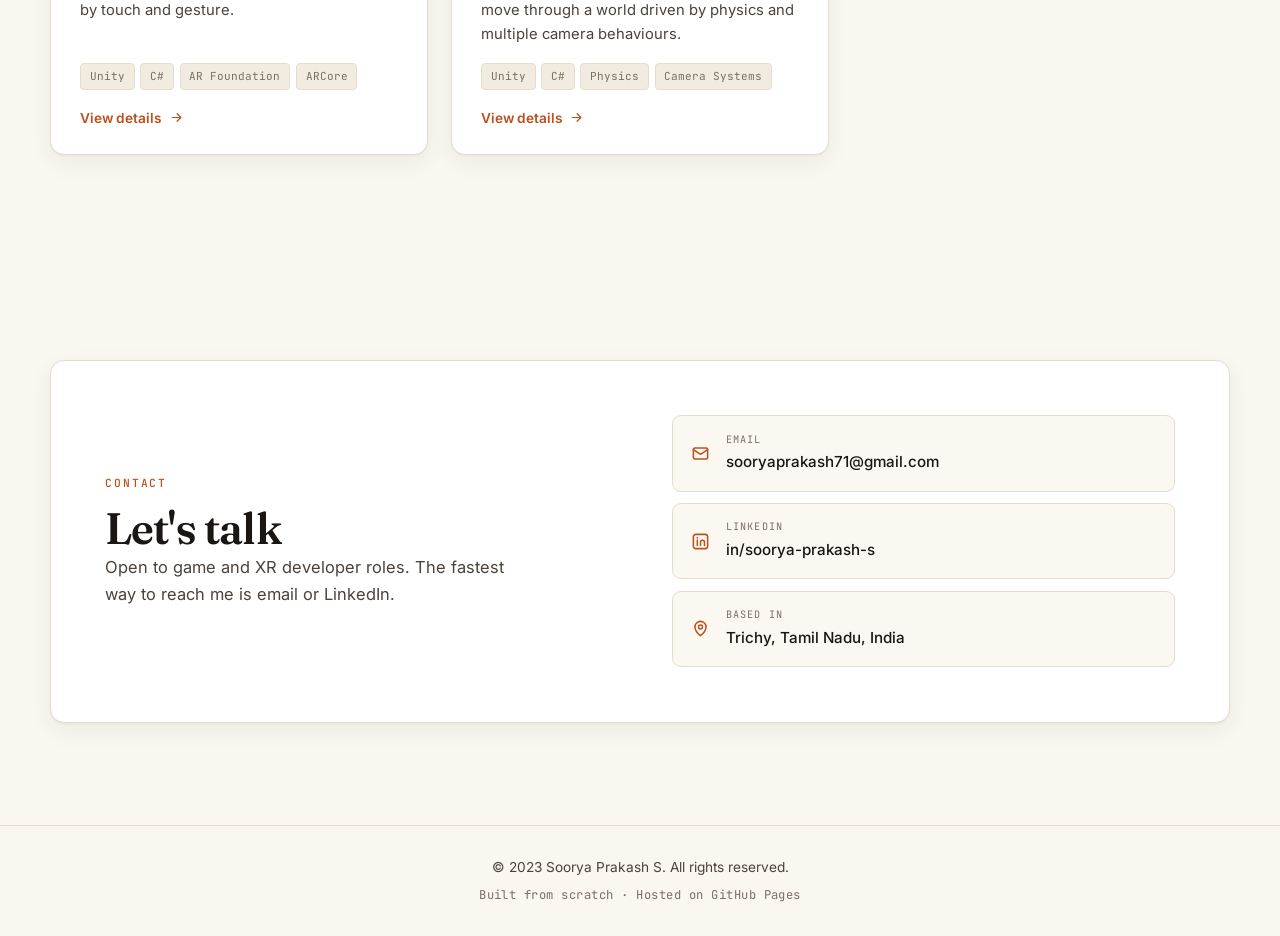
==== commit 21af54e9: "Keep card type badges on one line; add preview.cmd Card badges   The type badge was capped at half t" ====
--- a/index.html
+++ b/index.html
@@ -24,7 +24,7 @@
      after a deploy a visitor can hold a fresh index.html next to a ten-minute-
      old stylesheet and get a half-broken page. BUMP THIS NUMBER whenever
      style.css, data.js or app.js changes. -->
-<link rel="stylesheet" href="style.css?v=6">
+<link rel="stylesheet" href="style.css?v=8">
 </head>
 <body>
 
@@ -204,7 +204,7 @@
   <svg viewBox="0 0 24 24" aria-hidden="true"><path d="M12 19V5M6 11l6-6 6 6"/></svg>
 </button>
 
-<script src="data.js?v=6"></script>
-<script src="app.js?v=6"></script>
+<script src="data.js?v=8"></script>
+<script src="app.js?v=8"></script>
 </body>
 </html>
--- a/style.css
+++ b/style.css
@@ -726,11 +726,24 @@
 .card-cta svg { width: 15px; height: 15px; transition: transform .25s ease; }
 .card:hover .card-cta svg { transform: translateX(4px); }
 
+/* The two cover badges share one row. Each badge stays on a single line; if
+   a card is too narrow for both side by side, the type badge wraps onto a
+   second row, still right-aligned, instead of breaking its own text or
+   running over the other badge. */
+.card-badges {
+  position: absolute;
+  top: .8rem; left: .8rem; right: .8rem;
+  z-index: 2;
+  display: flex;
+  flex-wrap: wrap;
+  align-items: flex-start;
+  gap: .4rem;
+  pointer-events: none;
+}
+
 .badge {
-  position: absolute;
-  top: .8rem; left: .8rem;
-  z-index: 2;
   display: inline-flex;
+  white-space: nowrap;
   align-items: center;
   gap: .3rem;
   font-family: var(--font-mono);
@@ -746,20 +759,13 @@
 }
 .badge svg { width: 11px; height: 11px; stroke-width: 2.4; }
 
-/* project type (2D / 3D / VR / AR / AVP …) — opposite corner to the NDA badge.
-   Capped and allowed to wrap: the two badges are absolutely positioned in
-   opposite corners, so without a ceiling a long type label runs straight over
-   the one on the left. */
+/* project type (2D / 3D / VR / AR / AVP) — pushed to the right of the row */
 .badge-type {
-  left: auto;
-  right: .8rem;
-  max-width: calc(50% - 1.2rem);
+  margin-left: auto;
   color: var(--accent);
   background: color-mix(in srgb, var(--surface) 88%, transparent);
   border-color: color-mix(in srgb, var(--accent) 34%, transparent);
   font-weight: 500;
-  text-align: right;
-  line-height: 1.35;
 }
 
 
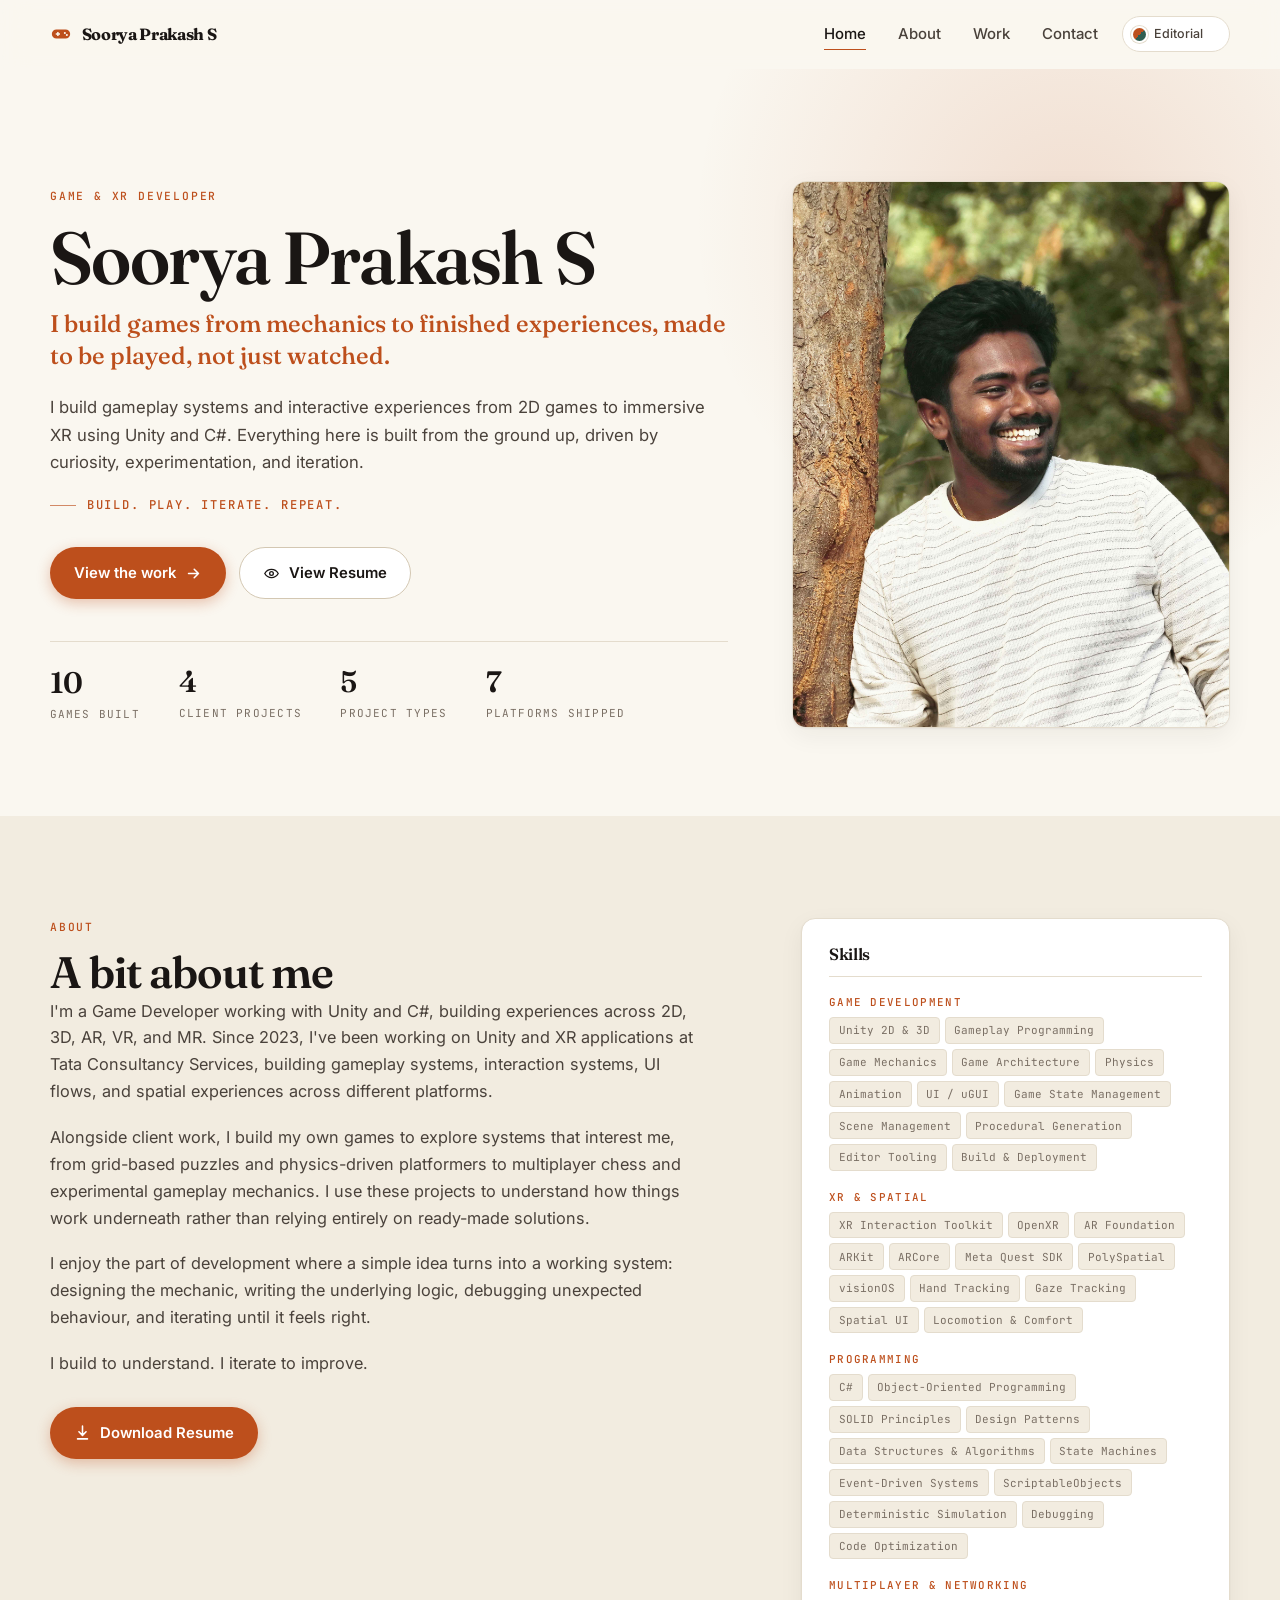
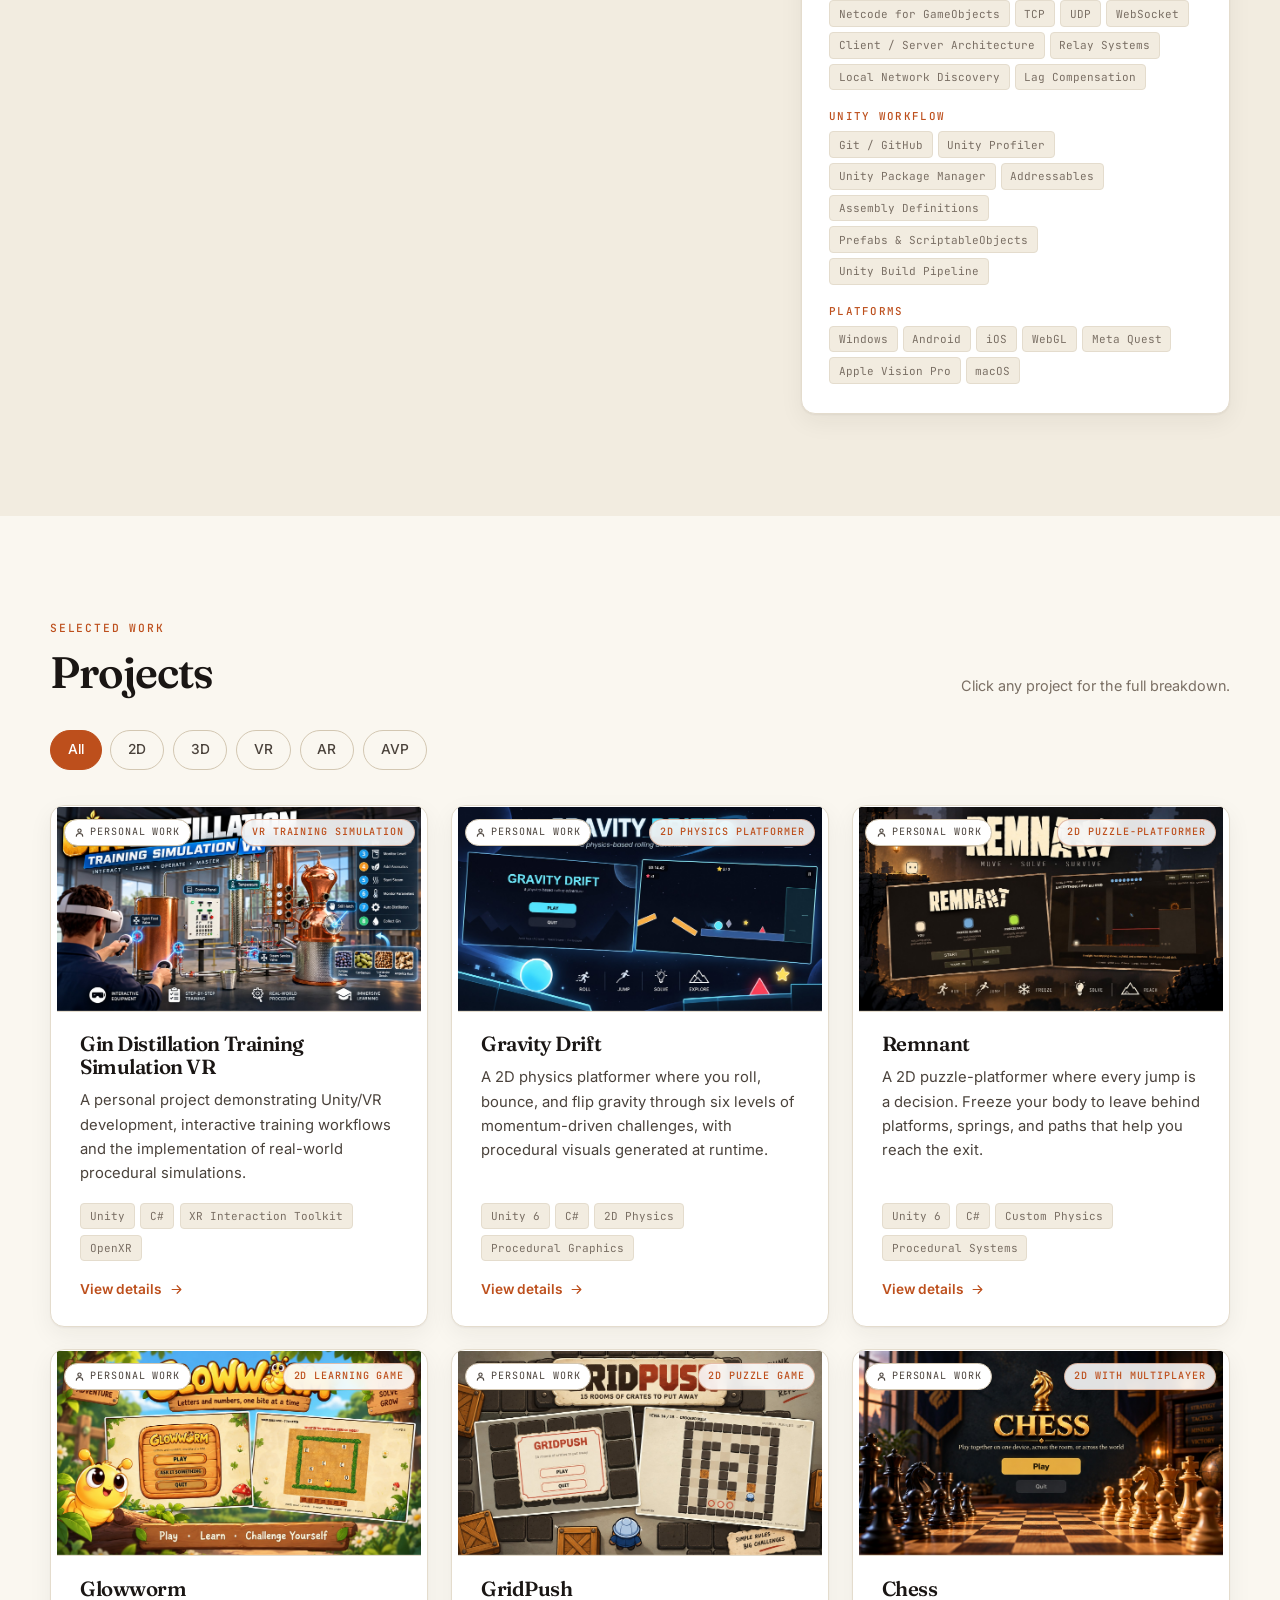
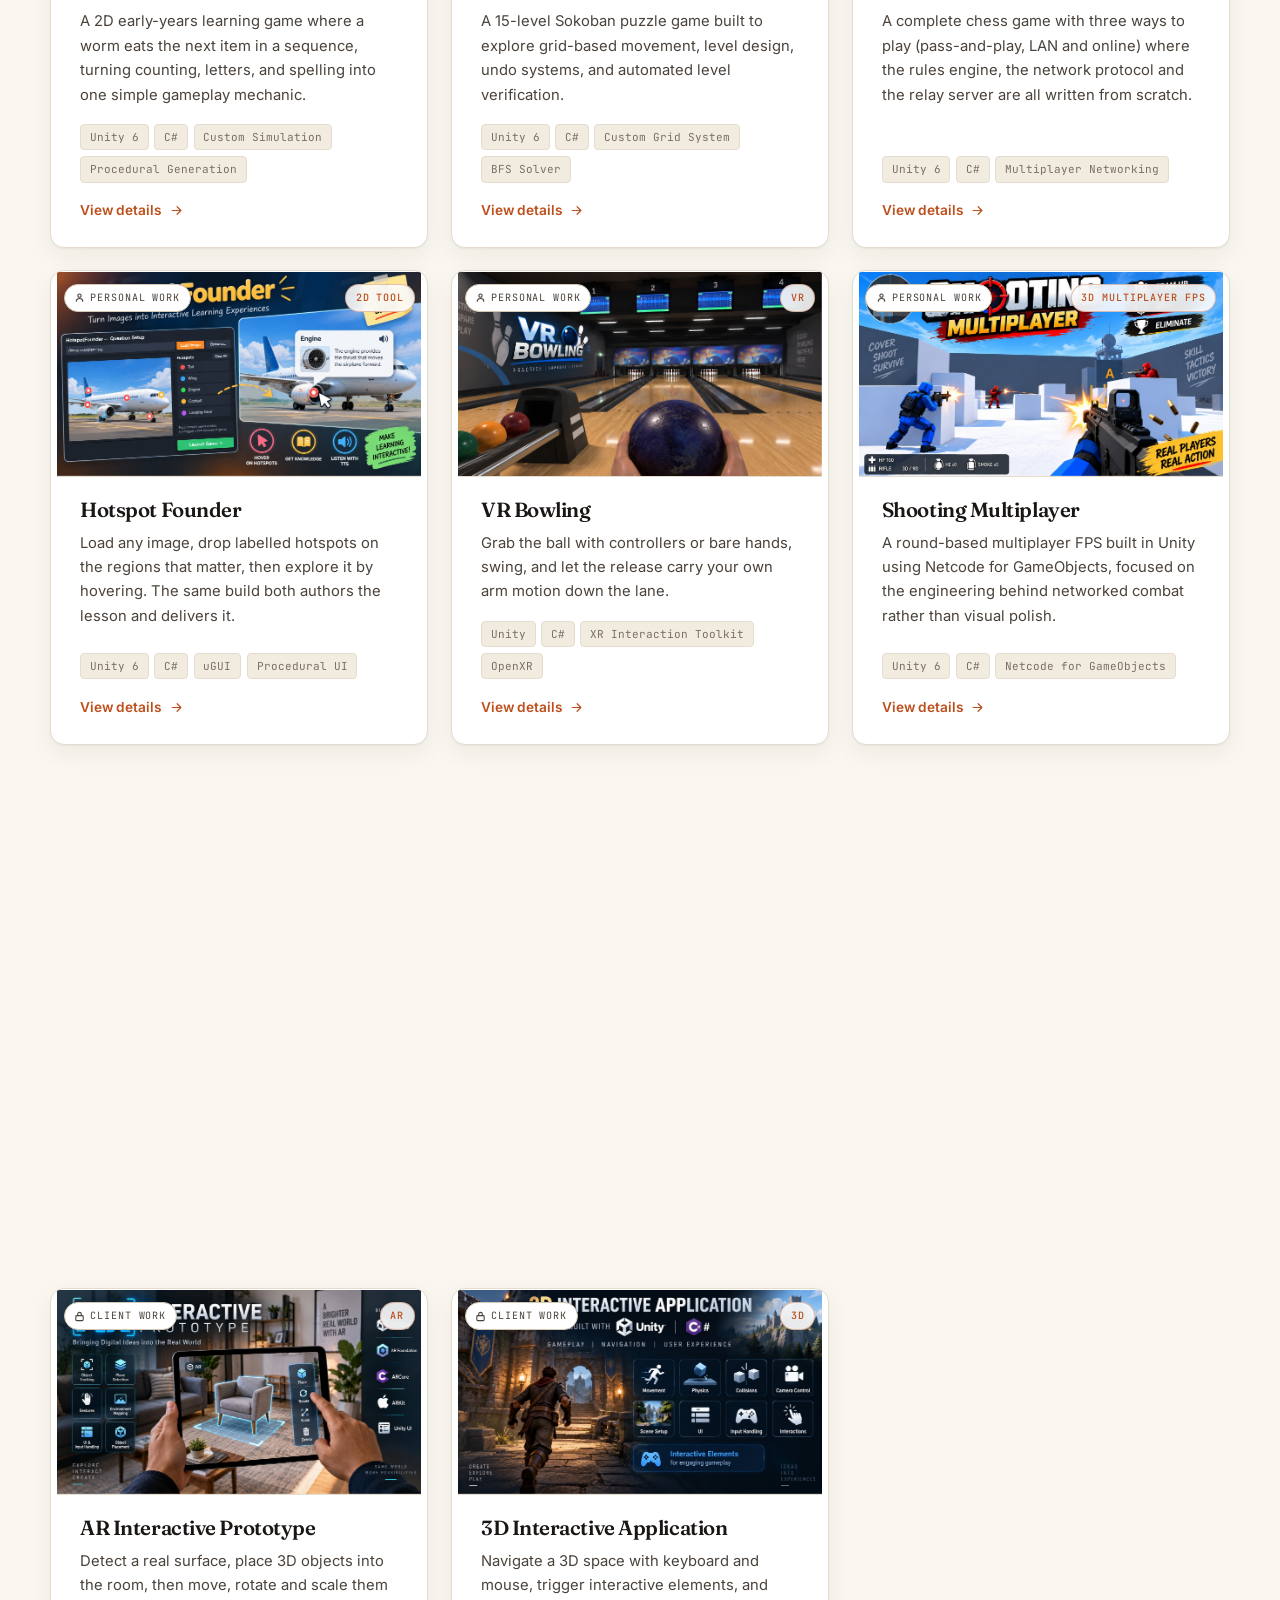
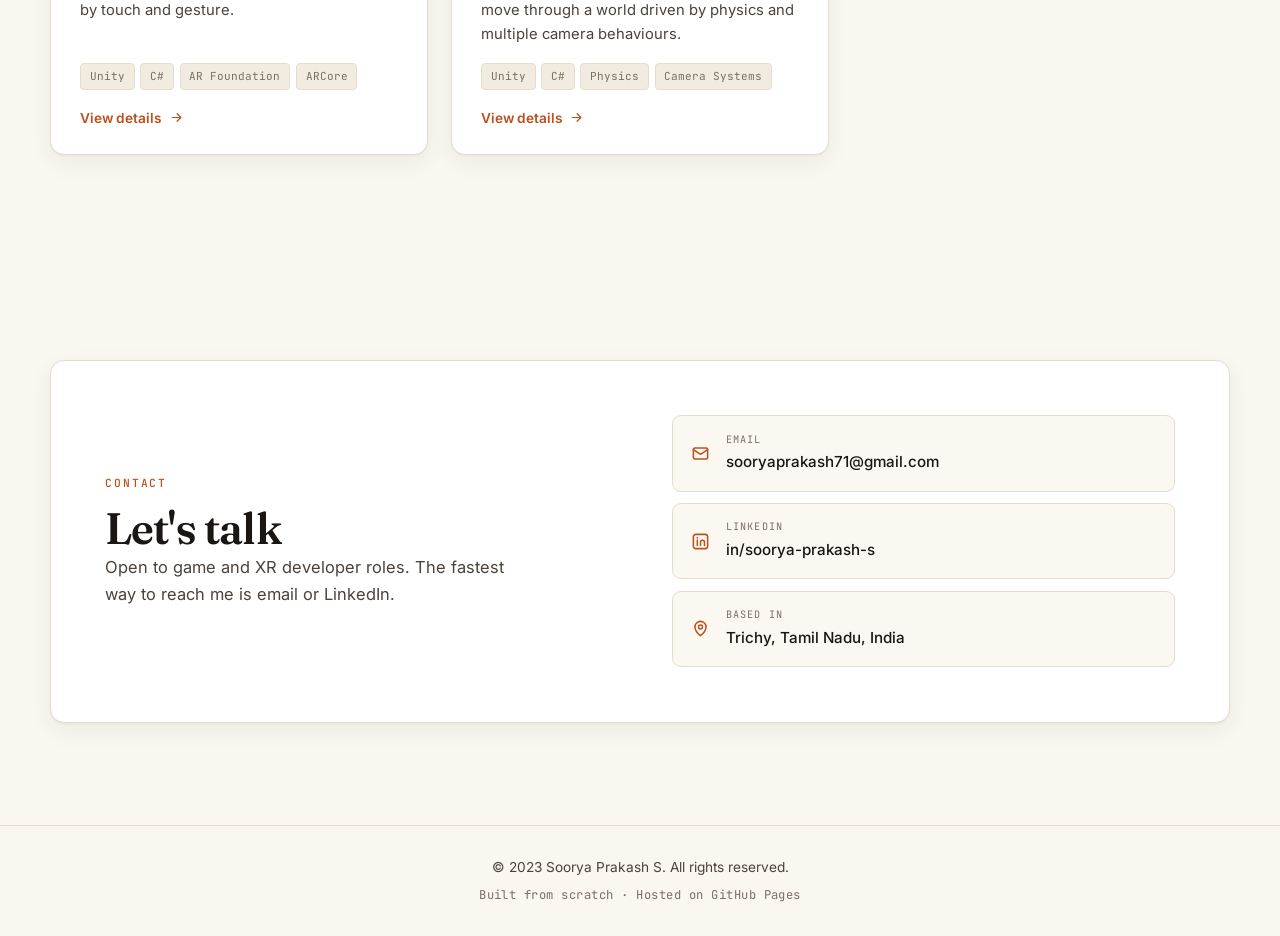
==== commit 68cb45f1: "Add gameplay videos for Hotspot Founder, Sky Runner 3D and Shooting Multiplayer Each now opens with " ====
--- a/index.html
+++ b/index.html
@@ -24,7 +24,7 @@
      after a deploy a visitor can hold a fresh index.html next to a ten-minute-
      old stylesheet and get a half-broken page. BUMP THIS NUMBER whenever
      style.css, data.js or app.js changes. -->
-<link rel="stylesheet" href="style.css?v=8">
+<link rel="stylesheet" href="style.css?v=9">
 </head>
 <body>
 
@@ -204,7 +204,7 @@
   <svg viewBox="0 0 24 24" aria-hidden="true"><path d="M12 19V5M6 11l6-6 6 6"/></svg>
 </button>
 
-<script src="data.js?v=8"></script>
-<script src="app.js?v=8"></script>
+<script src="data.js?v=9"></script>
+<script src="app.js?v=9"></script>
 </body>
 </html>
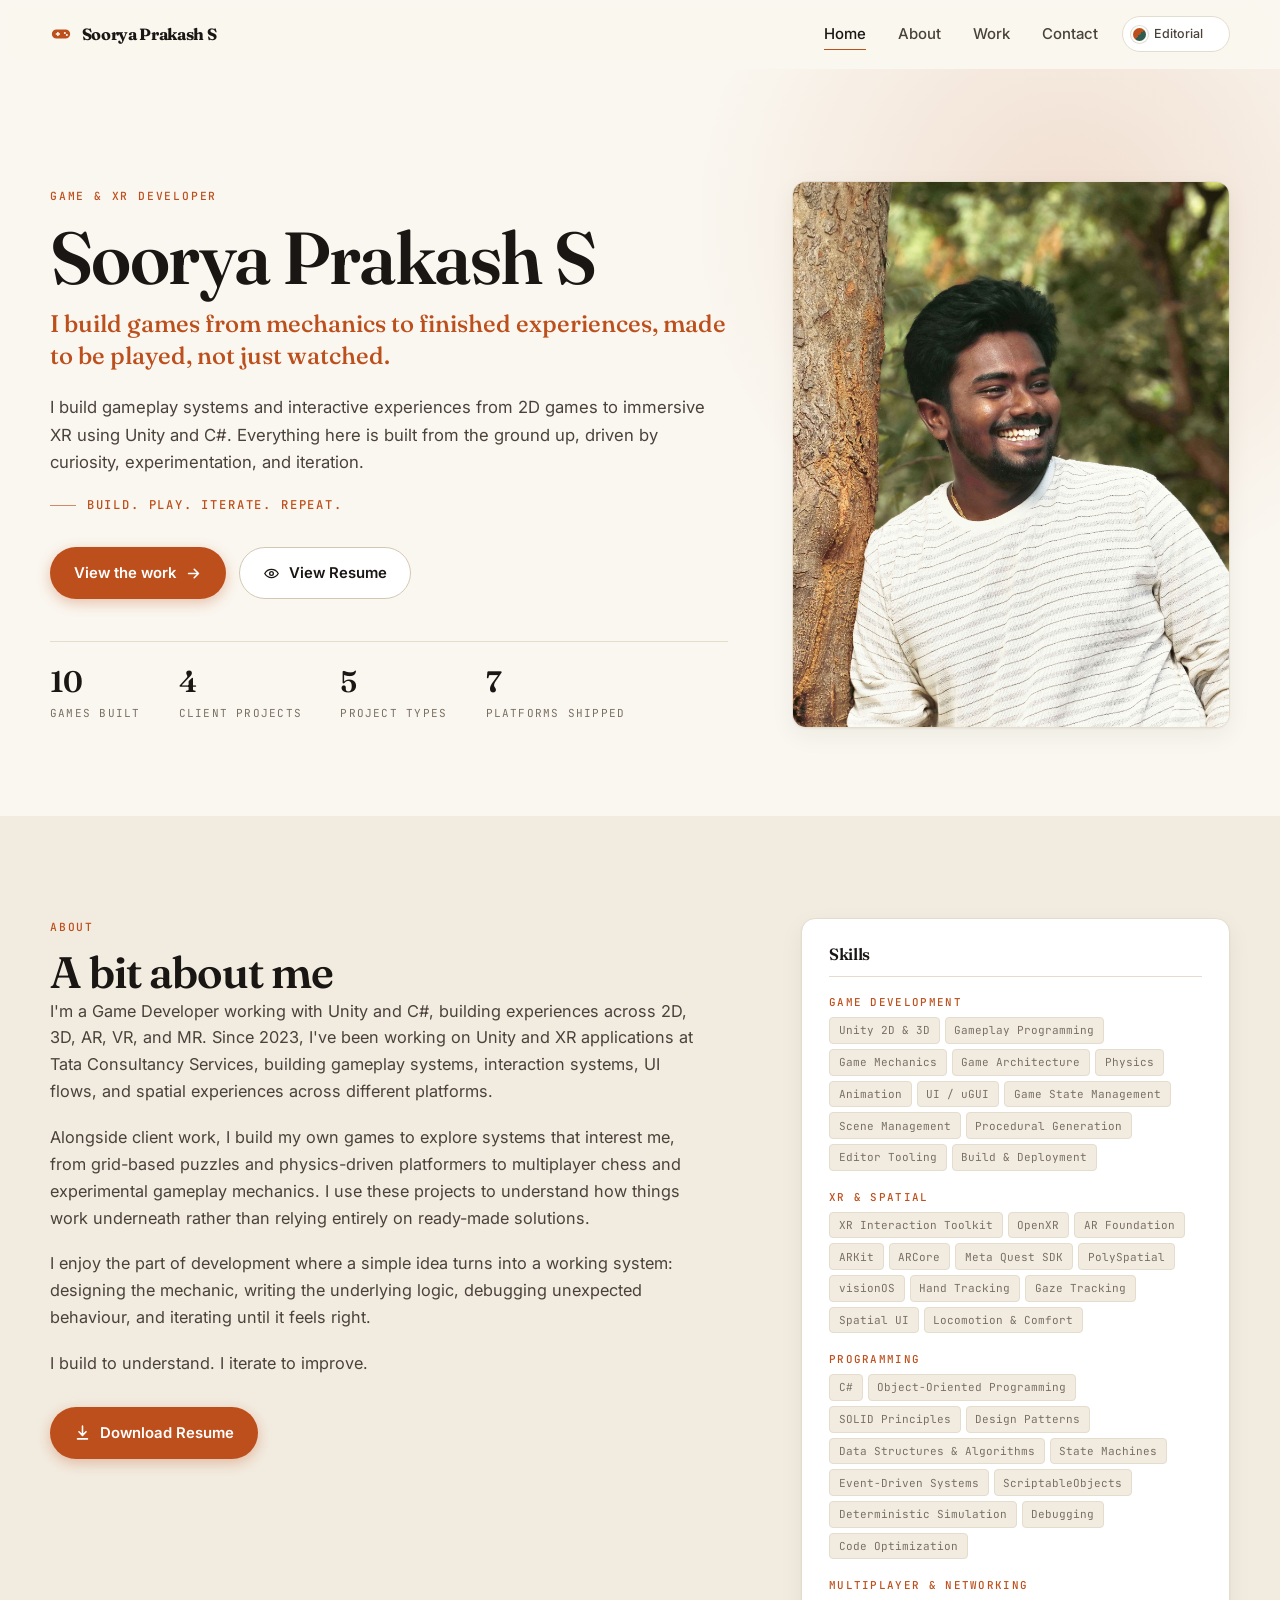
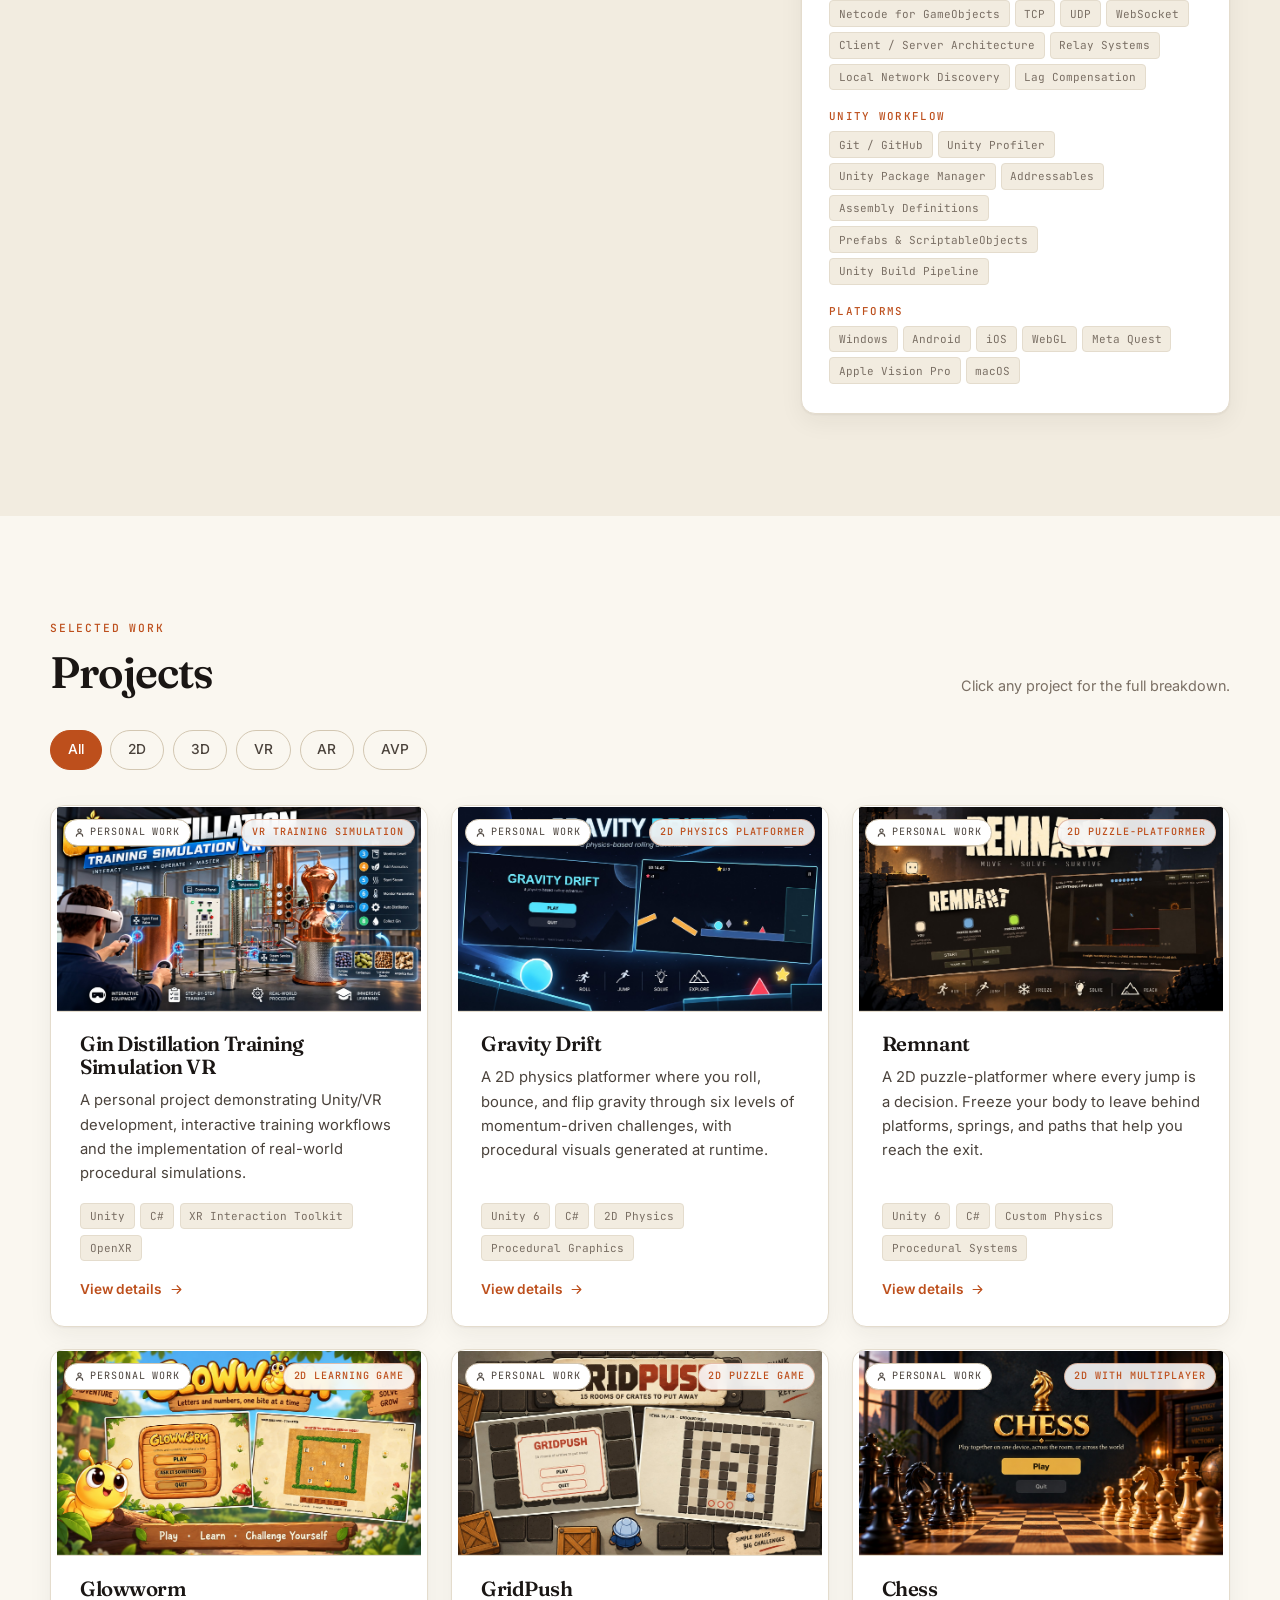
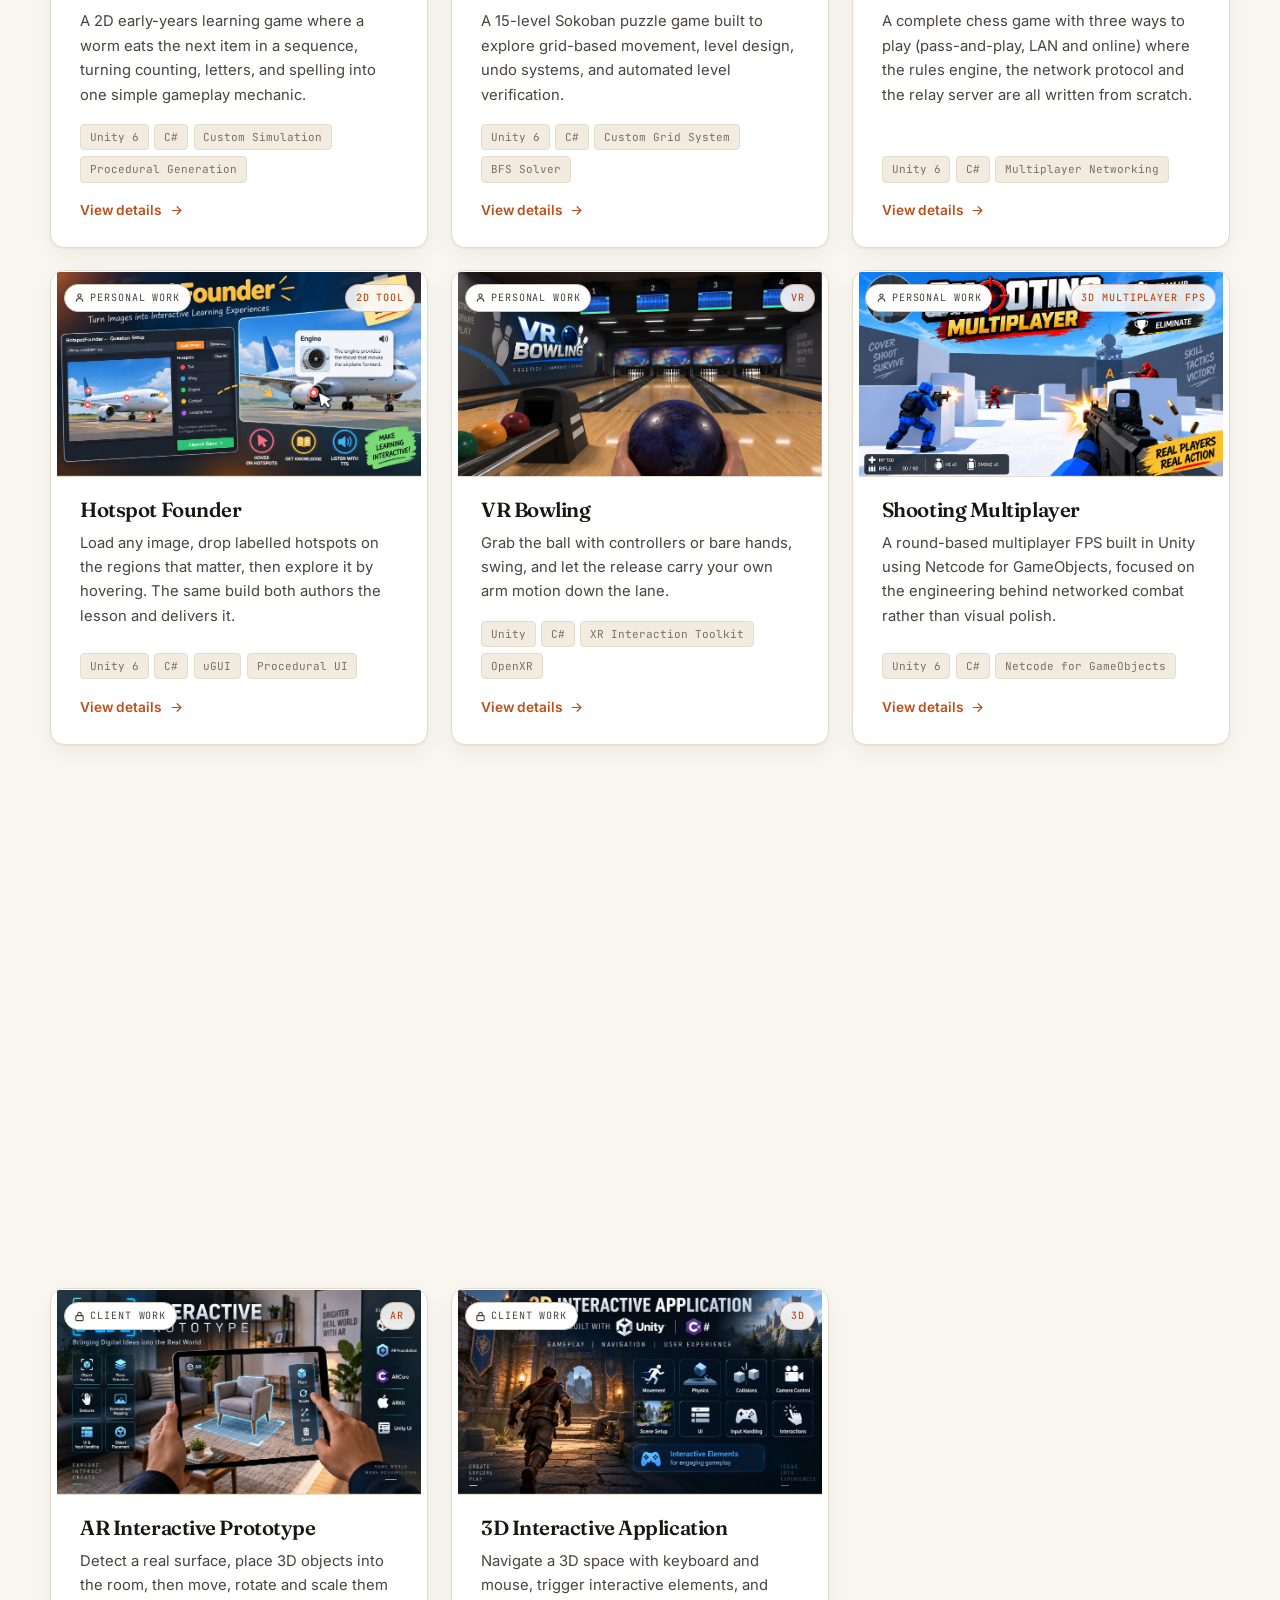
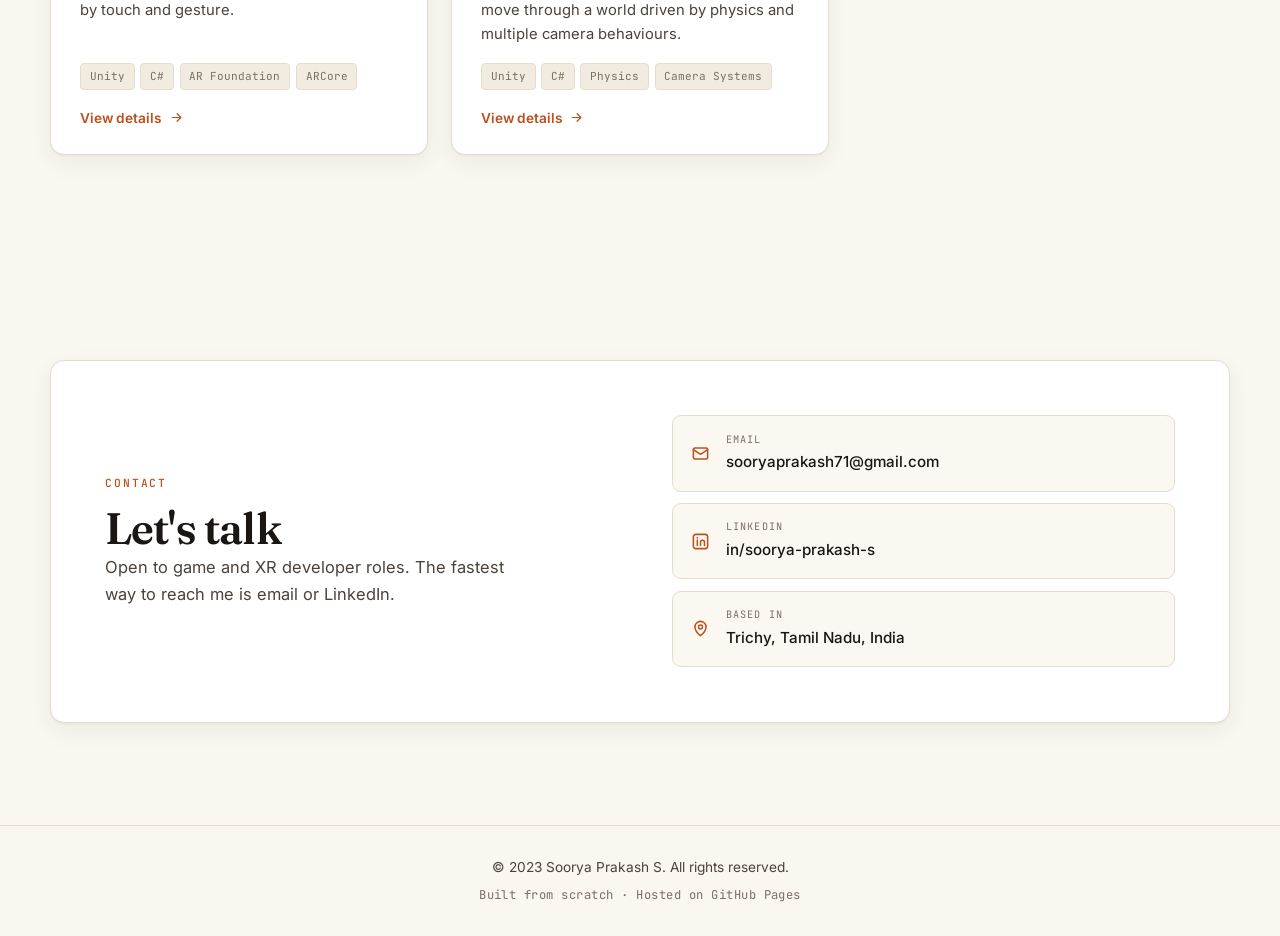
==== commit c6755792: "Point the resume buttons at the new FlowCV resume View Resume and Download Resume now use "Soorya Pr" ====
--- a/index.html
+++ b/index.html
@@ -24,7 +24,7 @@
      after a deploy a visitor can hold a fresh index.html next to a ten-minute-
      old stylesheet and get a half-broken page. BUMP THIS NUMBER whenever
      style.css, data.js or app.js changes. -->
-<link rel="stylesheet" href="style.css?v=9">
+<link rel="stylesheet" href="style.css?v=10">
 </head>
 <body>
 
@@ -204,7 +204,7 @@
   <svg viewBox="0 0 24 24" aria-hidden="true"><path d="M12 19V5M6 11l6-6 6 6"/></svg>
 </button>
 
-<script src="data.js?v=9"></script>
-<script src="app.js?v=9"></script>
+<script src="data.js?v=10"></script>
+<script src="app.js?v=10"></script>
 </body>
 </html>
